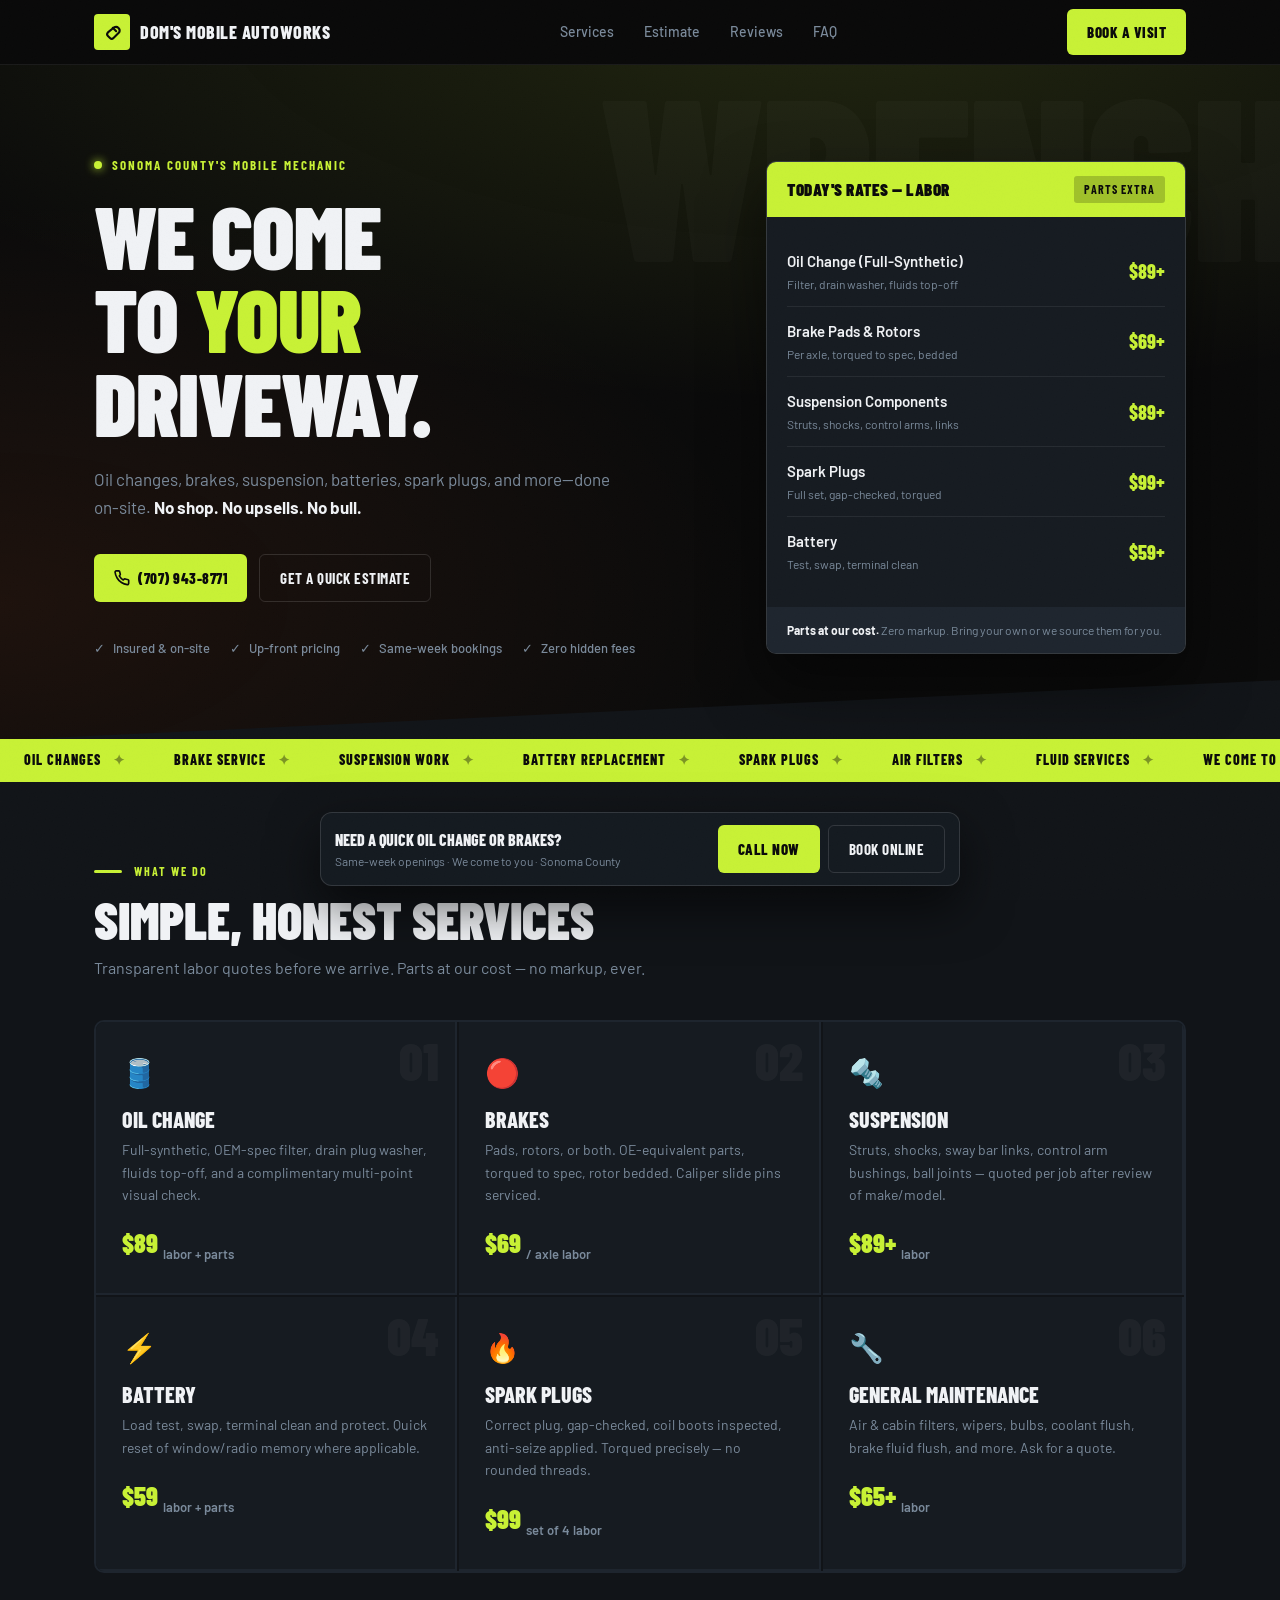
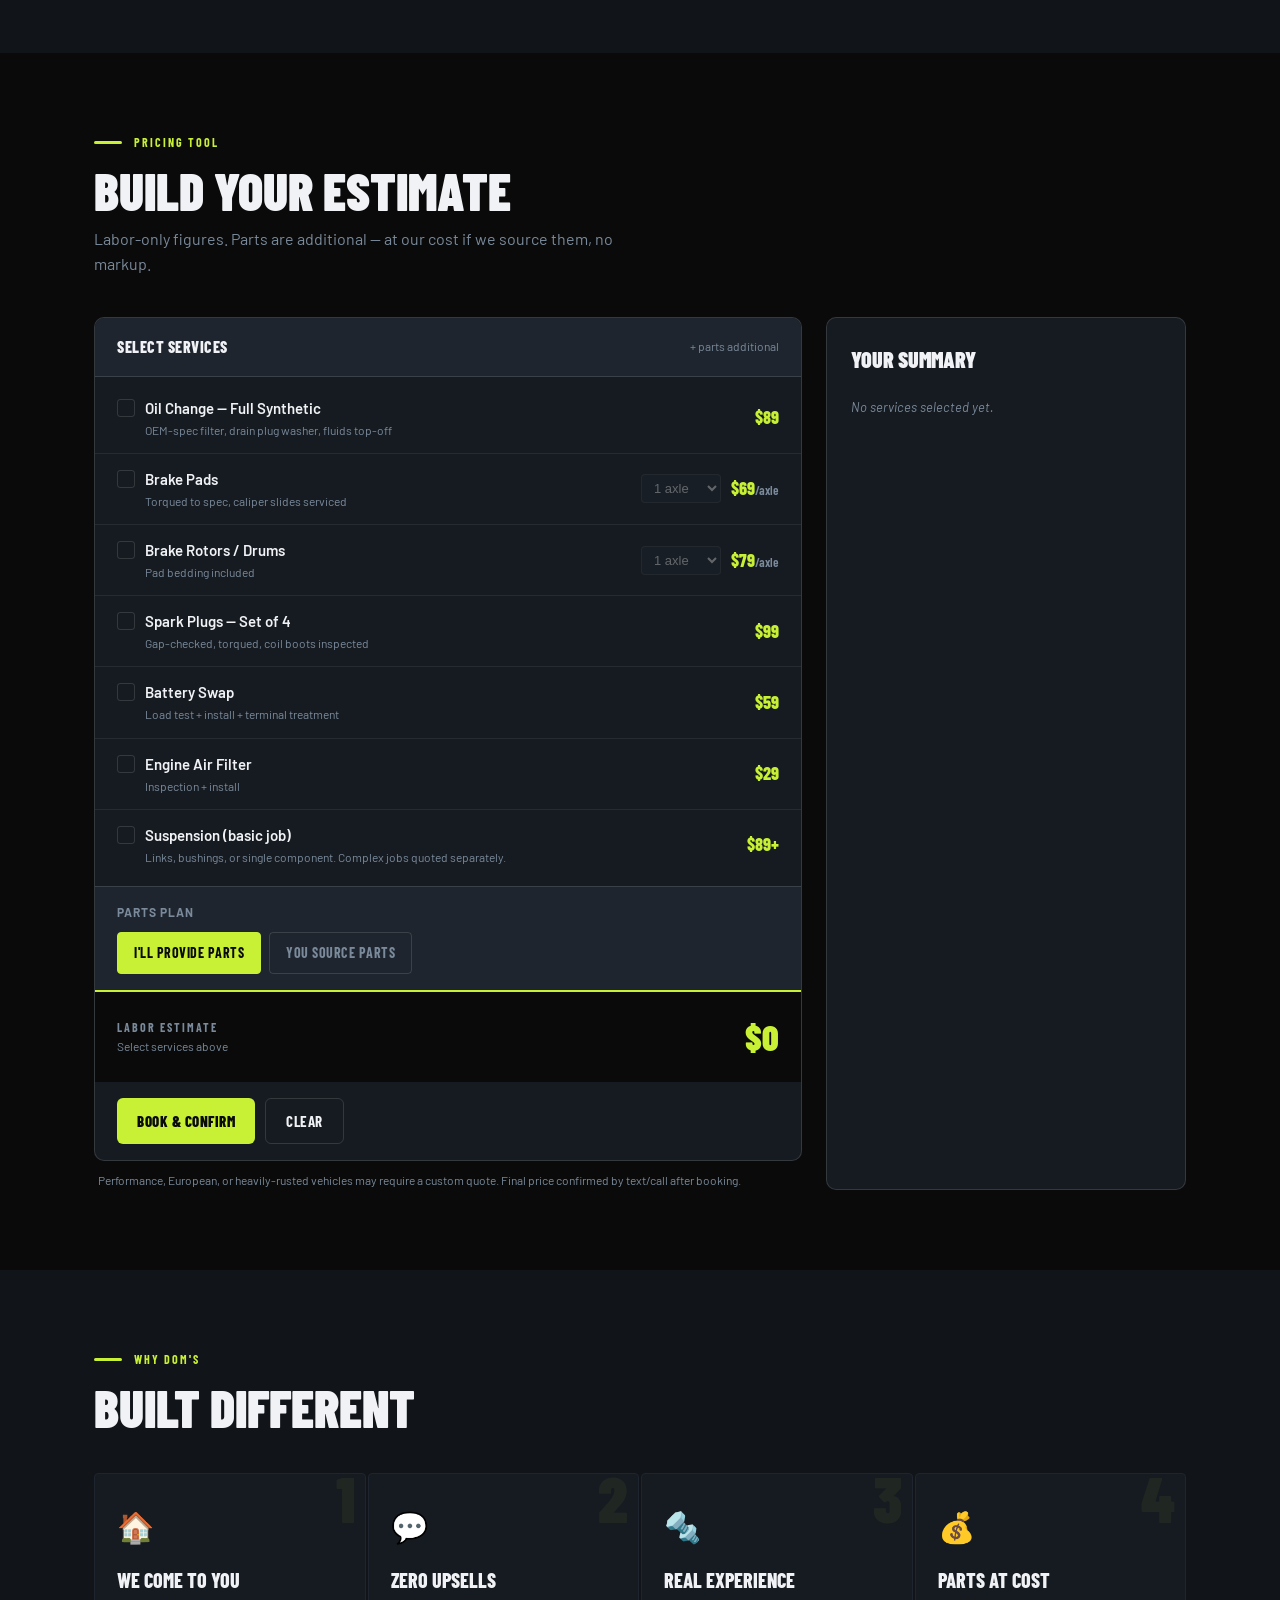
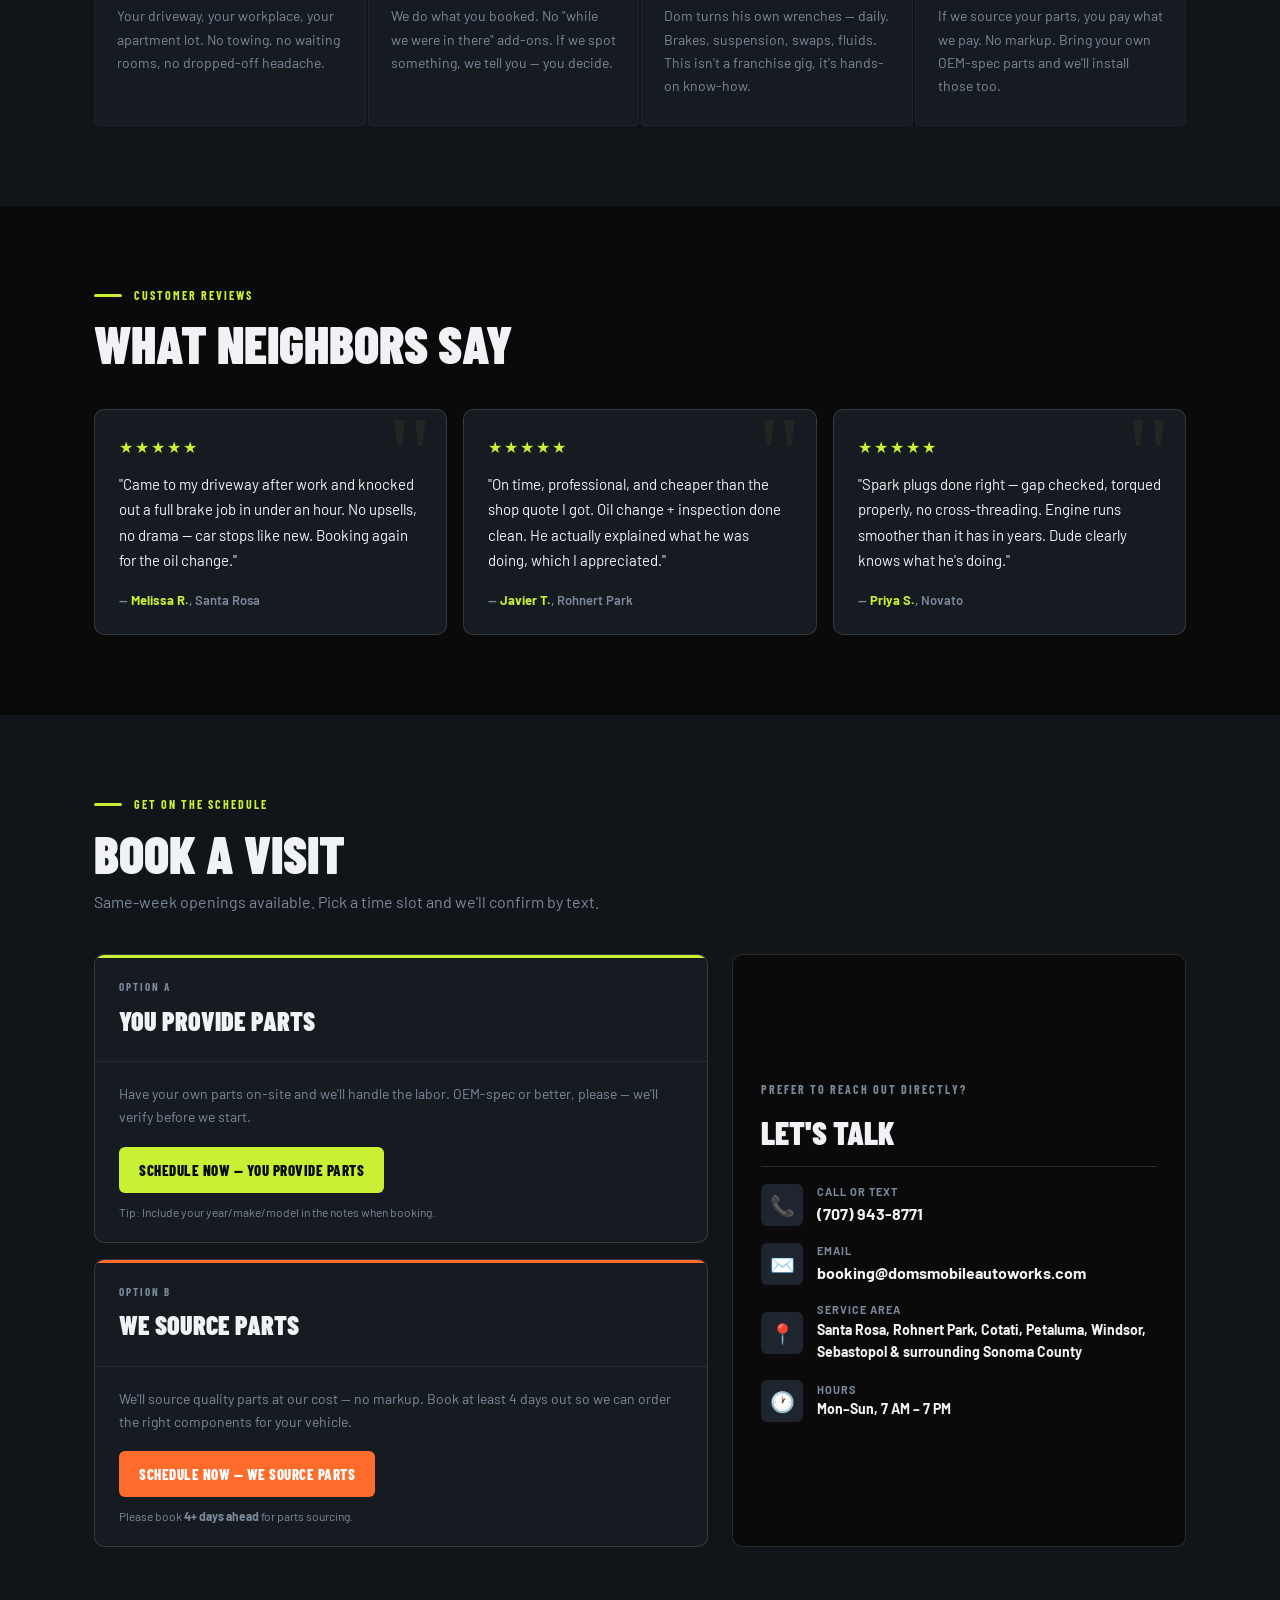
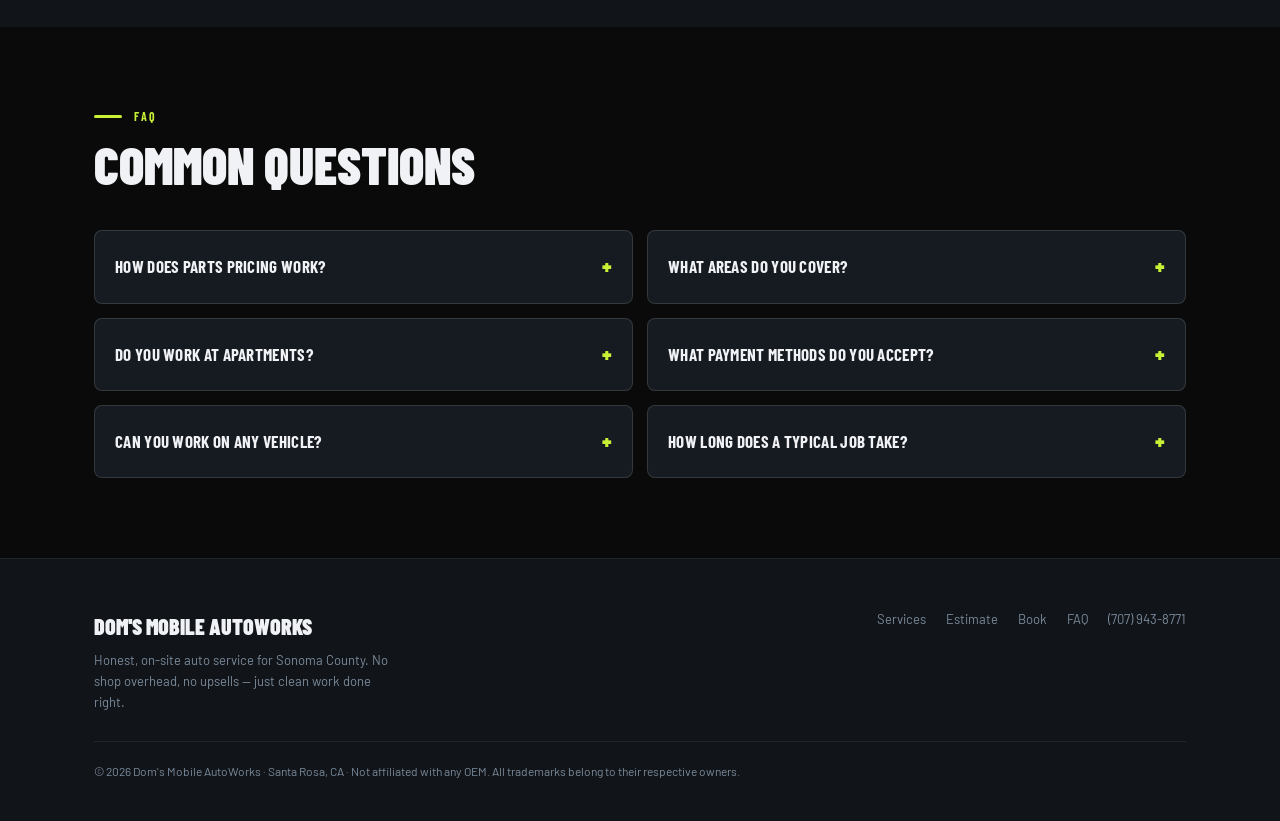
==== index.html @ 1924d3e8 "Number" ====
<!doctype html>
<html lang="en">
<head>
  <meta charset="utf-8"/>
  <meta name="viewport" content="width=device-width, initial-scale=1"/>
  <title>Dom's Mobile AutoWorks | Mobile Mechanic – Sonoma County</title>
  <meta name="description" content="Dom's Mobile AutoWorks – honest mobile mechanic serving Santa Rosa & Sonoma County. Oil changes, brakes, suspension, batteries & more. We come to you."/>
  <link rel="preconnect" href="https://fonts.googleapis.com">
  <link rel="preconnect" href="https://fonts.gstatic.com" crossorigin>
  <link href="https://fonts.googleapis.com/css2?family=Barlow+Condensed:wght@400;600;700;800;900&family=Barlow:wght@400;500;600&display=swap" rel="stylesheet">

  <!-- Local Business Schema -->
  <script type="application/ld+json">
  {
    "@context":"https://schema.org",
    "@type":"AutomotiveBusiness",
    "name":"Dom's Mobile AutoWorks",
    "url":"https://domsmobileautoworks.com",
    "areaServed":["Sonoma County","Santa Rosa","Rohnert Park","Cotati","Petaluma","Windsor","Sebastopol"],
    "telephone":"+1-(707) 943-8771",
    "priceRange":"$$",
    "description":"Mobile mechanic for oil changes, brake service, suspension, batteries, and more. Honest pricing — we come to you.",
    "openingHours":"Mo-Su 07:00-19:00"
  }
  </script>

  <style>
    /* ===== RESET & BASE ===== */
    *, *::before, *::after { box-sizing: border-box; margin: 0; padding: 0; }
    html { scroll-behavior: smooth; }

    :root {
      --black:   #0a0a0a;
      --steel:   #111418;
      --panel:   #161b21;
      --rim:     #1e252e;
      --line:    rgba(255,255,255,.07);
      --line2:   rgba(255,255,255,.13);
      --white:   #f0f2f5;
      --muted:   #7a8a9b;
      --lime:    #c8f135;   /* main brand accent – hi-vis yellow-green */
      --lime-dk: #9dbf1c;
      --orange:  #ff6b2b;   /* secondary accent */
      --max:     1140px;
      --r: 6px;
    }

    body {
      background: var(--black);
      color: var(--white);
      font-family: 'Barlow', sans-serif;
      font-size: 16px;
      line-height: 1.6;
      overflow-x: hidden;
    }

    a { color: var(--lime); text-decoration: none; }
    img { display: block; max-width: 100%; }

    .container { max-width: var(--max); margin: 0 auto; padding: 0 24px; }

    /* ===== TEXTURE OVERLAY ===== */
    body::before {
      content:'';
      position:fixed; inset:0;
      background-image: url("data:image/svg+xml,%3Csvg xmlns='http://www.w3.org/2000/svg' width='300' height='300'%3E%3Cfilter id='n'%3E%3CfeTurbulence type='fractalNoise' baseFrequency='0.75' numOctaves='4' stitchTiles='stitch'/%3E%3C/filter%3E%3Crect width='300' height='300' filter='url(%23n)' opacity='0.035'/%3E%3C/svg%3E");
      pointer-events: none;
      z-index: 999;
      opacity: .5;
    }

    /* ===== TYPOGRAPHY ===== */
    .display { font-family: 'Barlow Condensed', sans-serif; font-weight: 900; text-transform: uppercase; letter-spacing: -.5px; }
    .label { font-family: 'Barlow Condensed', sans-serif; font-weight: 700; text-transform: uppercase; letter-spacing: 2px; font-size: 11px; color: var(--muted); }

    /* ===== NAV ===== */
    nav {
      position: sticky; top: 0; z-index: 100;
      border-bottom: 1px solid var(--line);
      background: rgba(10,10,10,.88);
      backdrop-filter: blur(14px);
      -webkit-backdrop-filter: blur(14px);
    }
    .nav-inner {
      display: flex; align-items: center; justify-content: space-between;
      height: 64px;
    }
    .nav-logo {
      display: flex; align-items: center; gap: 10px;
    }
    .nav-icon {
      width: 36px; height: 36px; border-radius: 4px;
      background: var(--lime);
      display: grid; place-items: center;
    }
    .nav-icon svg { width: 20px; height: 20px; }
    .nav-name {
      font-family: 'Barlow Condensed', sans-serif;
      font-weight: 800; font-size: 18px; text-transform: uppercase;
      letter-spacing: .5px; color: var(--white);
    }
    .nav-links { display: flex; align-items: center; gap: 6px; }
    .nav-links a {
      color: var(--muted); font-size: 14px; font-weight: 500;
      padding: 6px 12px; border-radius: 4px; transition: color .2s;
    }
    .nav-links a:hover { color: var(--white); }
    .nav-cta {
      display: flex; align-items: center; gap: 8px;
    }
    .btn-primary {
      display: inline-flex; align-items: center; gap: 8px;
      padding: 11px 20px; border-radius: var(--r);
      background: var(--lime); color: var(--black);
      font-family: 'Barlow Condensed', sans-serif;
      font-weight: 800; font-size: 15px; text-transform: uppercase;
      letter-spacing: .5px; border: none; cursor: pointer;
      transition: background .2s, transform .1s;
      white-space: nowrap;
    }
    .btn-primary:hover { background: #d8ff50; }
    .btn-primary:active { transform: scale(.97); }
    .btn-ghost {
      display: inline-flex; align-items: center; gap: 8px;
      padding: 11px 20px; border-radius: var(--r);
      background: transparent; color: var(--white);
      font-family: 'Barlow Condensed', sans-serif;
      font-weight: 700; font-size: 15px; text-transform: uppercase;
      letter-spacing: .5px; border: 1px solid var(--line2); cursor: pointer;
      transition: background .2s, border-color .2s;
      white-space: nowrap;
    }
    .btn-ghost:hover { background: var(--rim); border-color: rgba(255,255,255,.25); }
    .btn-orange {
      background: var(--orange); color: #fff;
    }
    .btn-orange:hover { background: #ff8550; }

    /* ===== HERO ===== */
    .hero {
      position: relative; overflow: hidden;
      padding: 90px 0 80px;
      background:
        radial-gradient(ellipse 80% 60% at 65% -10%, rgba(200,241,53,.12), transparent),
        radial-gradient(ellipse 60% 60% at 0% 80%, rgba(255,107,43,.08), transparent),
        var(--black);
    }
    /* diagonal rule */
    .hero::after {
      content: '';
      position: absolute; bottom: -1px; left: 0; right: 0; height: 60px;
      background: var(--steel);
      clip-path: polygon(0 100%, 100% 0, 100% 100%);
    }
    /* large ghosted text */
    .hero-ghost {
      position: absolute; top: -10px; right: -20px;
      font-family: 'Barlow Condensed', sans-serif;
      font-weight: 900; font-size: clamp(120px, 18vw, 240px);
      text-transform: uppercase; letter-spacing: -4px;
      color: rgba(255,255,255,.025);
      user-select: none; pointer-events: none; line-height: 1;
    }
    .hero-grid {
      display: grid; grid-template-columns: 1fr 420px; gap: 48px; align-items: center;
      position: relative; z-index: 1;
    }
    .hero-eyebrow {
      display: flex; align-items: center; gap: 10px; margin-bottom: 18px;
    }
    .hero-eyebrow .dot {
      width: 8px; height: 8px; border-radius: 50%; background: var(--lime);
      box-shadow: 0 0 10px var(--lime);
      animation: pulse 2s infinite;
    }
    @keyframes pulse {
      0%,100% { opacity: 1; transform: scale(1); }
      50% { opacity: .6; transform: scale(.85); }
    }
    .hero-eyebrow span { font-family: 'Barlow Condensed', sans-serif; font-weight: 700; font-size: 13px; text-transform: uppercase; letter-spacing: 2px; color: var(--lime); }
    .hero h1 {
      font-family: 'Barlow Condensed', sans-serif;
      font-weight: 900; font-size: clamp(52px, 7vw, 88px);
      text-transform: uppercase; line-height: .95;
      letter-spacing: -1px; color: var(--white);
      margin-bottom: 20px;
    }
    .hero h1 em { font-style: normal; color: var(--lime); }
    .hero-sub {
      font-size: 17px; color: var(--muted); max-width: 520px; margin-bottom: 32px; line-height: 1.7;
    }
    .hero-sub strong { color: var(--white); }
    .hero-actions { display: flex; gap: 12px; flex-wrap: wrap; margin-bottom: 36px; }
    .hero-trust { display: flex; gap: 20px; flex-wrap: wrap; }
    .trust-item { display: flex; align-items: center; gap: 8px; }
    .trust-icon { color: var(--lime); font-size: 16px; }
    .trust-item span { font-size: 13px; color: var(--muted); font-weight: 500; }

    /* hero card */
    .hero-card {
      background: var(--panel);
      border: 1px solid var(--line2);
      border-radius: 10px;
      overflow: hidden;
      box-shadow: 0 30px 60px rgba(0,0,0,.5);
    }
    .hero-card-header {
      background: var(--lime);
      padding: 14px 20px;
      display: flex; align-items: center; justify-content: space-between;
    }
    .hero-card-header .title {
      font-family: 'Barlow Condensed', sans-serif;
      font-weight: 900; font-size: 17px; text-transform: uppercase;
      color: var(--black); letter-spacing: .5px;
    }
    .hero-card-header .status {
      font-family: 'Barlow Condensed', sans-serif;
      font-weight: 700; font-size: 12px; text-transform: uppercase;
      background: rgba(0,0,0,.2); color: var(--black);
      padding: 4px 10px; border-radius: 3px; letter-spacing: 1px;
    }
    .hero-card-body { padding: 20px; }
    .service-row {
      display: flex; justify-content: space-between; align-items: center;
      padding: 12px 0;
      border-bottom: 1px solid var(--line);
    }
    .service-row:last-child { border-bottom: none; }
    .service-row .sname { font-weight: 600; font-size: 15px; color: var(--white); }
    .service-row .sdesc { font-size: 12px; color: var(--muted); margin-top: 2px; }
    .service-row .sprice {
      font-family: 'Barlow Condensed', sans-serif;
      font-weight: 800; font-size: 20px; color: var(--lime); white-space: nowrap;
    }
    .hero-card-footer {
      background: var(--rim); padding: 14px 20px;
      display: flex; align-items: center; gap: 10px;
    }
    .hero-card-footer .info { font-size: 12px; color: var(--muted); line-height: 1.5; }
    .hero-card-footer .info strong { color: var(--white); }

    /* ===== MARQUEE STRIP ===== */
    .marquee-strip {
      background: var(--lime); overflow: hidden;
      padding: 10px 0;
      position: relative; z-index: 2;
    }
    .marquee-track {
      display: flex; gap: 0; white-space: nowrap;
      animation: marquee 28s linear infinite;
    }
    @keyframes marquee {
      from { transform: translateX(0); }
      to { transform: translateX(-50%); }
    }
    .marquee-item {
      display: inline-flex; align-items: center; gap: 12px;
      font-family: 'Barlow Condensed', sans-serif;
      font-weight: 800; font-size: 14px; text-transform: uppercase;
      letter-spacing: 1px; color: var(--black);
      padding: 0 24px;
    }
    .marquee-sep { opacity: .4; }

    /* ===== SECTION HEADINGS ===== */
    .section-wrap { padding: 80px 0; }
    .section-eyebrow {
      display: flex; align-items: center; gap: 12px; margin-bottom: 12px;
    }
    .section-eyebrow::before {
      content:''; display:block; width:28px; height:3px;
      background: var(--lime); border-radius: 2px;
    }
    .section-eyebrow span {
      font-family: 'Barlow Condensed', sans-serif; font-weight: 700;
      font-size: 12px; text-transform: uppercase; letter-spacing: 2px;
      color: var(--lime);
    }
    .section-h {
      font-family: 'Barlow Condensed', sans-serif;
      font-weight: 900; font-size: clamp(34px, 5vw, 52px);
      text-transform: uppercase; line-height: 1; margin-bottom: 10px;
    }
    .section-sub { color: var(--muted); font-size: 16px; max-width: 560px; }

    /* ===== SERVICES ===== */
    #services { background: var(--steel); }
    .services-grid {
      display: grid; grid-template-columns: repeat(3, 1fr); gap: 2px;
      margin-top: 40px; border: 2px solid var(--rim);
      border-radius: 10px; overflow: hidden;
    }
    .svc-tile {
      background: var(--panel); padding: 28px 26px;
      border-right: 2px solid var(--rim);
      border-bottom: 2px solid var(--rim);
      position: relative; overflow: hidden;
      transition: background .2s;
    }
    .svc-tile:hover { background: #1a2028; }
    .svc-tile::before {
      content: '';
      position: absolute; top: 0; left: 0; right: 0; height: 3px;
      background: var(--lime); transform: scaleX(0); transform-origin: left;
      transition: transform .3s ease;
    }
    .svc-tile:hover::before { transform: scaleX(1); }
    .svc-num {
      font-family: 'Barlow Condensed', sans-serif;
      font-weight: 900; font-size: 52px; line-height: 1;
      color: rgba(255,255,255,.04); position: absolute;
      top: 12px; right: 16px; pointer-events: none; user-select: none;
    }
    .svc-icon { font-size: 28px; margin-bottom: 12px; }
    .svc-name {
      font-family: 'Barlow Condensed', sans-serif;
      font-weight: 800; font-size: 22px; text-transform: uppercase;
      line-height: 1.1; margin-bottom: 8px; color: var(--white);
    }
    .svc-desc { font-size: 14px; color: var(--muted); line-height: 1.6; margin-bottom: 16px; }
    .svc-price {
      font-family: 'Barlow Condensed', sans-serif;
      font-weight: 900; font-size: 26px; color: var(--lime);
    }
    .svc-price sub { font-size: 13px; font-weight: 600; color: var(--muted); font-family: 'Barlow', sans-serif; }

    /* ===== ESTIMATOR ===== */
    #estimate { background: var(--black); }
    .est-layout {
      display: grid; grid-template-columns: 1fr 360px; gap: 24px; margin-top: 40px;
    }
    .est-panel {
      background: var(--panel); border: 1px solid var(--line2);
      border-radius: 10px; overflow: hidden;
    }
    .est-panel-header {
      background: var(--rim); padding: 16px 22px;
      border-bottom: 1px solid var(--line2);
      display: flex; align-items: center; justify-content: space-between;
    }
    .est-panel-title {
      font-family: 'Barlow Condensed', sans-serif;
      font-weight: 800; font-size: 16px; text-transform: uppercase;
      letter-spacing: .5px;
    }
    .est-panel-body { padding: 6px 0; }
    .est-row {
      display: grid; grid-template-columns: 1fr auto;
      align-items: center; gap: 12px;
      padding: 13px 22px;
      border-bottom: 1px solid var(--line);
      transition: background .15s;
    }
    .est-row:last-child { border-bottom: none; }
    .est-row:hover { background: rgba(255,255,255,.02); }
    .est-row-left label {
      display: flex; align-items: center; gap: 10px; cursor: pointer;
    }
    .est-cb {
      width: 18px; height: 18px; border-radius: 3px;
      border: 1.5px solid var(--line2); background: transparent;
      appearance: none; -webkit-appearance: none; cursor: pointer;
      flex-shrink: 0; position: relative; transition: background .15s, border-color .15s;
    }
    .est-cb:checked { background: var(--lime); border-color: var(--lime); }
    .est-cb:checked::after {
      content: ''; position: absolute; top: 2px; left: 5px;
      width: 5px; height: 9px; border: 2px solid var(--black);
      border-top: none; border-left: none; transform: rotate(45deg);
    }
    .est-row-left .ename { font-size: 15px; font-weight: 600; color: var(--white); }
    .est-row-left .edesc { font-size: 12px; color: var(--muted); margin-top: 1px; padding-left: 28px; }
    .est-row-right { display: flex; align-items: center; gap: 10px; }
    .est-price-tag {
      font-family: 'Barlow Condensed', sans-serif;
      font-weight: 800; font-size: 18px; color: var(--lime);
      white-space: nowrap;
    }
    select.est-sel {
      background: var(--rim); border: 1px solid var(--line2);
      color: var(--white); font-size: 13px;
      padding: 5px 8px; border-radius: 4px; cursor: pointer;
    }
    select.est-sel:disabled { opacity: .35; cursor: not-allowed; }

    /* parts toggle */
    .parts-row { padding: 16px 22px; background: var(--rim); border-top: 1px solid var(--line2); }
    .parts-row .parts-label { font-size: 12px; font-weight: 700; text-transform: uppercase; letter-spacing: 1px; color: var(--muted); margin-bottom: 10px; }
    .parts-pills { display: flex; gap: 8px; }
    .parts-pill { position: relative; }
    .parts-pill input { position: absolute; opacity: 0; width: 0; height: 0; }
    .parts-pill span {
      display: block; padding: 9px 16px; border-radius: 4px;
      border: 1.5px solid var(--line2); background: transparent;
      font-family: 'Barlow Condensed', sans-serif;
      font-weight: 700; font-size: 14px; text-transform: uppercase;
      letter-spacing: .5px; color: var(--muted); cursor: pointer;
      transition: all .15s;
    }
    .parts-pill:hover span { border-color: rgba(255,255,255,.3); color: var(--white); }
    .parts-pill input:checked + span { background: var(--lime); border-color: var(--lime); color: var(--black); }

    /* total */
    .est-total-row {
      display: flex; align-items: center; justify-content: space-between;
      padding: 16px 22px; background: var(--black);
      border-top: 2px solid var(--lime);
    }
    .est-total-label {
      font-family: 'Barlow Condensed', sans-serif;
      font-weight: 700; font-size: 12px; text-transform: uppercase;
      letter-spacing: 2px; color: var(--muted);
    }
    .est-total-value {
      font-family: 'Barlow Condensed', sans-serif;
      font-weight: 900; font-size: 36px; color: var(--lime);
    }
    .est-total-sub { font-size: 12px; color: var(--muted); }
    .est-actions { padding: 16px 22px; display: flex; gap: 10px; }

    /* summary card */
    .est-summary {
      background: var(--panel); border: 1px solid var(--line2);
      border-radius: 10px; padding: 24px; display: flex;
      flex-direction: column; gap: 20px;
      position: sticky; top: 84px;
    }
    .est-summary .sum-title {
      font-family: 'Barlow Condensed', sans-serif;
      font-weight: 900; font-size: 22px; text-transform: uppercase;
    }
    .sum-line { display: flex; justify-content: space-between; font-size: 14px; padding: 7px 0; border-bottom: 1px solid var(--line); }
    .sum-line:last-child { border-bottom: none; }
    .sum-line .sk { color: var(--muted); }
    .sum-line .sv { font-weight: 600; }
    .sum-empty { font-size: 13px; color: var(--muted); font-style: italic; }
    #sum-note { font-size: 12px; color: var(--muted); line-height: 1.6; border-top: 1px solid var(--line2); padding-top: 14px; }

    /* ===== WHY US ===== */
    #why { background: var(--steel); }
    .why-grid { display: grid; grid-template-columns: repeat(4, 1fr); gap: 2px; margin-top: 40px; }
    .why-tile {
      background: var(--panel); padding: 28px 22px;
      border: 1px solid var(--rim); border-radius: 4px;
      position: relative; overflow: hidden;
    }
    .why-num {
      font-family: 'Barlow Condensed', sans-serif; font-weight: 900;
      font-size: 64px; color: rgba(200,241,53,.06);
      position: absolute; top: -8px; right: 10px;
      line-height: 1; pointer-events: none; user-select: none;
    }
    .why-icon { font-size: 30px; margin-bottom: 14px; }
    .why-title {
      font-family: 'Barlow Condensed', sans-serif;
      font-weight: 800; font-size: 20px; text-transform: uppercase;
      margin-bottom: 8px; color: var(--white);
    }
    .why-text { font-size: 14px; color: var(--muted); line-height: 1.65; }

    /* ===== REVIEWS ===== */
    #reviews { background: var(--black); }
    .reviews-grid { display: grid; grid-template-columns: repeat(3, 1fr); gap: 16px; margin-top: 40px; }
    .review-card {
      background: var(--panel); border: 1px solid var(--line2);
      border-radius: 10px; padding: 24px;
      position: relative; overflow: hidden;
    }
    .review-card::before {
      content: '"'; position: absolute; top: -10px; right: 14px;
      font-size: 110px; line-height: 1; font-family: Georgia, serif;
      color: rgba(200,241,53,.06); pointer-events: none;
    }
    .review-stars { color: var(--lime); font-size: 16px; letter-spacing: 2px; margin-bottom: 12px; }
    .review-text { font-size: 15px; color: var(--white); line-height: 1.7; margin-bottom: 16px; }
    .review-author { font-size: 13px; color: var(--muted); font-weight: 600; }
    .review-author strong { color: var(--lime); }

    /* ===== BOOK ===== */
    #book { background: var(--steel); }
    .book-grid { display: grid; grid-template-columns: 1.15fr .85fr; gap: 24px; margin-top: 40px; }
    .book-choice {
      background: var(--panel); border: 1px solid var(--line2);
      border-radius: 10px; overflow: hidden;
      transition: border-color .2s, transform .2s;
    }
    .book-choice:hover { border-color: var(--lime); transform: translateY(-3px); }
    .book-choice-header {
      padding: 20px 24px; border-bottom: 1px solid var(--line);
    }
    .book-choice-header.accent-lime { border-top: 3px solid var(--lime); }
    .book-choice-header.accent-orange { border-top: 3px solid var(--orange); }
    .book-choice-type {
      font-family: 'Barlow Condensed', sans-serif;
      font-weight: 700; font-size: 11px; text-transform: uppercase;
      letter-spacing: 2px; color: var(--muted); margin-bottom: 4px;
    }
    .book-choice-name {
      font-family: 'Barlow Condensed', sans-serif;
      font-weight: 900; font-size: 26px; text-transform: uppercase;
      color: var(--white);
    }
    .book-choice-body { padding: 20px 24px; }
    .book-choice-body p { font-size: 14px; color: var(--muted); margin-bottom: 18px; line-height: 1.65; }
    .book-note { font-size: 12px; color: var(--muted); margin-top: 10px; }

    /* contact sidebar */
    .book-contact {
      background: var(--black); border: 1px solid var(--line2);
      border-radius: 10px; padding: 28px; display: flex;
      flex-direction: column; gap: 16px; justify-content: center;
    }
    .book-contact .bc-label {
      font-family: 'Barlow Condensed', sans-serif; font-weight: 700;
      font-size: 12px; text-transform: uppercase; letter-spacing: 2px;
      color: var(--muted);
    }
    .book-contact .bc-h {
      font-family: 'Barlow Condensed', sans-serif; font-weight: 900;
      font-size: 32px; text-transform: uppercase; line-height: 1.1;
      color: var(--white);
    }
    .bc-divider { height: 1px; background: var(--line2); }
    .bc-row { display: flex; align-items: center; gap: 14px; }
    .bc-icon {
      width: 42px; height: 42px; border-radius: 6px;
      background: var(--rim); display: grid; place-items: center;
      font-size: 20px; flex-shrink: 0;
    }
    .bc-text .bc-type { font-size: 11px; text-transform: uppercase; letter-spacing: 1px; color: var(--muted); font-weight: 700; }
    .bc-text .bc-val { font-size: 16px; font-weight: 700; color: var(--white); }
    .bc-text .bc-val a { color: var(--white); }
    .bc-text .bc-val a:hover { color: var(--lime); }

    /* ===== FAQ ===== */
    #faq { background: var(--black); }
    .faq-grid { display: grid; grid-template-columns: 1fr 1fr; gap: 14px; margin-top: 40px; }
    details.faq-item {
      background: var(--panel); border: 1px solid var(--line2);
      border-radius: 8px; overflow: hidden;
      transition: border-color .2s;
    }
    details.faq-item[open] { border-color: rgba(200,241,53,.35); }
    details.faq-item summary {
      padding: 18px 20px; cursor: pointer;
      font-family: 'Barlow Condensed', sans-serif;
      font-weight: 700; font-size: 17px; text-transform: uppercase;
      letter-spacing: .3px; list-style: none; color: var(--white);
      display: flex; align-items: center; justify-content: space-between;
    }
    details.faq-item summary::-webkit-details-marker { display: none; }
    details.faq-item summary::after {
      content: '+'; font-size: 22px; color: var(--lime);
      font-family: 'Barlow Condensed', sans-serif; font-weight: 900;
      flex-shrink: 0; transition: transform .2s;
    }
    details.faq-item[open] summary::after { transform: rotate(45deg); }
    .faq-ans { padding: 0 20px 18px; font-size: 14px; color: var(--muted); line-height: 1.7; }

    /* ===== FOOTER ===== */
    footer {
      background: var(--steel); border-top: 1px solid var(--line);
      padding: 50px 0 40px;
    }
    .footer-inner {
      display: flex; justify-content: space-between; align-items: flex-start;
      gap: 32px; flex-wrap: wrap;
    }
    .footer-brand .fn {
      font-family: 'Barlow Condensed', sans-serif;
      font-weight: 900; font-size: 22px; text-transform: uppercase;
      color: var(--white); margin-bottom: 6px;
    }
    .footer-brand .ft { font-size: 13px; color: var(--muted); line-height: 1.6; max-width: 300px; }
    .footer-links { display: flex; gap: 20px; flex-wrap: wrap; align-items: center; }
    .footer-links a { font-size: 13px; color: var(--muted); transition: color .2s; }
    .footer-links a:hover { color: var(--white); }
    .footer-copy { font-size: 12px; color: var(--muted); margin-top: 28px; padding-top: 20px; border-top: 1px solid var(--line); }

    /* ===== STICKY CTA BAR ===== */
    .cta-bar {
      position: fixed; bottom: 14px; left: 50%; transform: translateX(-50%);
      width: min(640px, 92%);
      background: rgba(22,27,33,.95);
      border: 1px solid var(--line2);
      backdrop-filter: blur(16px);
      border-radius: 12px;
      box-shadow: 0 20px 50px rgba(0,0,0,.6);
      padding: 12px 14px;
      display: flex; align-items: center; gap: 12px;
      z-index: 200;
    }
    .cta-bar .cb-text { flex: 1; }
    .cta-bar .cbt { font-family: 'Barlow Condensed', sans-serif; font-weight: 800; font-size: 16px; text-transform: uppercase; }
    .cta-bar .cbs { font-size: 12px; color: var(--muted); }
    .cta-bar .cta-bar-btns { display: flex; gap: 8px; }

    /* ===== RESPONSIVE ===== */
    @media (max-width: 980px) {
      .hero-grid { grid-template-columns: 1fr; }
      .hero-card { display: none; }
      .services-grid { grid-template-columns: 1fr 1fr; }
      .est-layout { grid-template-columns: 1fr; }
      .est-summary { position: static; }
      .why-grid { grid-template-columns: 1fr 1fr; }
      .reviews-grid { grid-template-columns: 1fr; }
      .book-grid { grid-template-columns: 1fr; }
      .faq-grid { grid-template-columns: 1fr; }
      .nav-links { display: none; }
      .hero-ghost { display: none; }
    }
    @media (max-width: 600px) {
      .services-grid { grid-template-columns: 1fr; }
      .why-grid { grid-template-columns: 1fr; }
      .hero-actions { flex-direction: column; }
      .cta-bar .cta-bar-btns { flex-direction: column; gap: 6px; }
      .cta-bar { flex-wrap: wrap; }
    }

    /* ===== SCROLL REVEAL ===== */
    .reveal { opacity: 0; transform: translateY(24px); transition: opacity .55s ease, transform .55s ease; }
    .reveal.visible { opacity: 1; transform: translateY(0); }
    .reveal-delay-1 { transition-delay: .1s; }
    .reveal-delay-2 { transition-delay: .2s; }
    .reveal-delay-3 { transition-delay: .3s; }
    .reveal-delay-4 { transition-delay: .4s; }
  </style>
</head>
<body>

<!-- NAV -->
<nav>
  <div class="container nav-inner">
    <div class="nav-logo">
      <div class="nav-icon">
        <svg viewBox="0 0 24 24" fill="none" stroke="#0a0a0a" stroke-width="2.5" stroke-linecap="round" stroke-linejoin="round">
          <path d="M14.7 6.3a4.5 4.5 0 0 1 6 6l-6.9 6.9a3 3 0 0 1-4.2 0l-2.5-2.5a3 3 0 0 1 0-4.2z"/>
          <path d="M13 7l4 4"/>
        </svg>
      </div>
      <span class="nav-name">Dom's Mobile AutoWorks</span>
    </div>
    <div class="nav-links">
      <a href="#services">Services</a>
      <a href="#estimate">Estimate</a>
      <a href="#reviews">Reviews</a>
      <a href="#faq">FAQ</a>
    </div>
    <div class="nav-cta">
      <a class="btn-primary" href="#book">Book a Visit</a>
    </div>
  </div>
</nav>

<!-- HERO -->
<section class="hero">
  <div class="hero-ghost" aria-hidden="true">WRENCH</div>
  <div class="container hero-grid">
    <div>
      <div class="hero-eyebrow">
        <div class="dot"></div>
        <span>Sonoma County's Mobile Mechanic</span>
      </div>
      <h1>
        We come<br>
        to <em>your</em><br>
        driveway.
      </h1>
      <p class="hero-sub">
        Oil changes, brakes, suspension, batteries, spark plugs, and more—done on-site.
        <strong>No shop. No upsells. No bull.</strong>
      </p>
      <div class="hero-actions">
        <a class="btn-primary" href="tel:+1-(707) 943-8771">
          <svg width="16" height="16" viewBox="0 0 24 24" fill="none" stroke="currentColor" stroke-width="2.5" stroke-linecap="round" stroke-linejoin="round"><path d="M22 16.92v3a2 2 0 0 1-2.18 2 19.79 19.79 0 0 1-8.63-3.07A19.5 19.5 0 0 1 4.69 12 19.79 19.79 0 0 1 1.61 3.39 2 2 0 0 1 3.6 1.21h3a2 2 0 0 1 2 1.72c.127.96.361 1.903.7 2.81a2 2 0 0 1-.45 2.11L7.91 8.91a16 16 0 0 0 6 6l.92-.92a2 2 0 0 1 2.11-.45 12.84 12.84 0 0 0 2.81.7A2 2 0 0 1 22 16.92z"/></svg>
          (707) 943-8771
        </a>
        <a class="btn-ghost" href="#estimate">Get a Quick Estimate</a>
      </div>
      <div class="hero-trust">
        <div class="trust-item"><span class="trust-icon">✓</span><span>Insured &amp; on-site</span></div>
        <div class="trust-item"><span class="trust-icon">✓</span><span>Up-front pricing</span></div>
        <div class="trust-item"><span class="trust-icon">✓</span><span>Same-week bookings</span></div>
        <div class="trust-item"><span class="trust-icon">✓</span><span>Zero hidden fees</span></div>
      </div>
    </div>

    <!-- pricing card -->
    <div class="hero-card">
      <div class="hero-card-header">
        <span class="title">Today's Rates — Labor</span>
        <span class="status">Parts Extra</span>
      </div>
      <div class="hero-card-body">
        <div class="service-row">
          <div><div class="sname">Oil Change (Full-Synthetic)</div><div class="sdesc">Filter, drain washer, fluids top-off</div></div>
          <div class="sprice">$89+</div>
        </div>
        <div class="service-row">
          <div><div class="sname">Brake Pads &amp; Rotors</div><div class="sdesc">Per axle, torqued to spec, bedded</div></div>
          <div class="sprice">$69+</div>
        </div>
        <div class="service-row">
          <div><div class="sname">Suspension Components</div><div class="sdesc">Struts, shocks, control arms, links</div></div>
          <div class="sprice">$89+</div>
        </div>
        <div class="service-row">
          <div><div class="sname">Spark Plugs</div><div class="sdesc">Full set, gap-checked, torqued</div></div>
          <div class="sprice">$99+</div>
        </div>
        <div class="service-row">
          <div><div class="sname">Battery</div><div class="sdesc">Test, swap, terminal clean</div></div>
          <div class="sprice">$59+</div>
        </div>
      </div>
      <div class="hero-card-footer">
        <div class="info"><strong>Parts at our cost.</strong> Zero markup. Bring your own or we source them for you.</div>
      </div>
    </div>
  </div>
</section>

<!-- MARQUEE -->
<div class="marquee-strip" aria-hidden="true">
  <div class="marquee-track">
    <span class="marquee-item">Oil Changes <span class="marquee-sep">✦</span></span>
    <span class="marquee-item">Brake Service <span class="marquee-sep">✦</span></span>
    <span class="marquee-item">Suspension Work <span class="marquee-sep">✦</span></span>
    <span class="marquee-item">Battery Replacement <span class="marquee-sep">✦</span></span>
    <span class="marquee-item">Spark Plugs <span class="marquee-sep">✦</span></span>
    <span class="marquee-item">Air Filters <span class="marquee-sep">✦</span></span>
    <span class="marquee-item">Fluid Services <span class="marquee-sep">✦</span></span>
    <span class="marquee-item">We Come To You <span class="marquee-sep">✦</span></span>
    <span class="marquee-item">Santa Rosa &amp; Sonoma County <span class="marquee-sep">✦</span></span>
    <!-- duplicate for seamless loop -->
    <span class="marquee-item">Oil Changes <span class="marquee-sep">✦</span></span>
    <span class="marquee-item">Brake Service <span class="marquee-sep">✦</span></span>
    <span class="marquee-item">Suspension Work <span class="marquee-sep">✦</span></span>
    <span class="marquee-item">Battery Replacement <span class="marquee-sep">✦</span></span>
    <span class="marquee-item">Spark Plugs <span class="marquee-sep">✦</span></span>
    <span class="marquee-item">Air Filters <span class="marquee-sep">✦</span></span>
    <span class="marquee-item">Fluid Services <span class="marquee-sep">✦</span></span>
    <span class="marquee-item">We Come To You <span class="marquee-sep">✦</span></span>
    <span class="marquee-item">Santa Rosa &amp; Sonoma County <span class="marquee-sep">✦</span></span>
  </div>
</div>

<!-- SERVICES -->
<section class="section-wrap" id="services">
  <div class="container">
    <div class="section-eyebrow"><span>What We Do</span></div>
    <h2 class="section-h">Simple, Honest Services</h2>
    <p class="section-sub">Transparent labor quotes before we arrive. Parts at our cost — no markup, ever.</p>

    <div class="services-grid">
      <div class="svc-tile reveal">
        <div class="svc-num">01</div>
        <div class="svc-icon">🛢️</div>
        <div class="svc-name">Oil Change</div>
        <div class="svc-desc">Full-synthetic, OEM-spec filter, drain plug washer, fluids top-off, and a complimentary multi-point visual check.</div>
        <div class="svc-price">$89 <sub>labor + parts</sub></div>
      </div>
      <div class="svc-tile reveal reveal-delay-1">
        <div class="svc-num">02</div>
        <div class="svc-icon">🔴</div>
        <div class="svc-name">Brakes</div>
        <div class="svc-desc">Pads, rotors, or both. OE-equivalent parts, torqued to spec, rotor bedded. Caliper slide pins serviced.</div>
        <div class="svc-price">$69 <sub>/ axle labor</sub></div>
      </div>
      <div class="svc-tile reveal reveal-delay-2">
        <div class="svc-num">03</div>
        <div class="svc-icon">🔩</div>
        <div class="svc-name">Suspension</div>
        <div class="svc-desc">Struts, shocks, sway bar links, control arm bushings, ball joints — quoted per job after review of make/model.</div>
        <div class="svc-price">$89+ <sub>labor</sub></div>
      </div>
      <div class="svc-tile reveal">
        <div class="svc-num">04</div>
        <div class="svc-icon">⚡</div>
        <div class="svc-name">Battery</div>
        <div class="svc-desc">Load test, swap, terminal clean and protect. Quick reset of window/radio memory where applicable.</div>
        <div class="svc-price">$59 <sub>labor + parts</sub></div>
      </div>
      <div class="svc-tile reveal reveal-delay-1">
        <div class="svc-num">05</div>
        <div class="svc-icon">🔥</div>
        <div class="svc-name">Spark Plugs</div>
        <div class="svc-desc">Correct plug, gap-checked, coil boots inspected, anti-seize applied. Torqued precisely — no rounded threads.</div>
        <div class="svc-price">$99 <sub>set of 4 labor</sub></div>
      </div>
      <div class="svc-tile reveal reveal-delay-2">
        <div class="svc-num">06</div>
        <div class="svc-icon">🔧</div>
        <div class="svc-name">General Maintenance</div>
        <div class="svc-desc">Air &amp; cabin filters, wipers, bulbs, coolant flush, brake fluid flush, and more. Ask for a quote.</div>
        <div class="svc-price">$65+ <sub>labor</sub></div>
      </div>
    </div>
  </div>
</section>

<!-- ESTIMATOR -->
<section class="section-wrap" id="estimate">
  <div class="container">
    <div class="section-eyebrow"><span>Pricing Tool</span></div>
    <h2 class="section-h">Build Your Estimate</h2>
    <p class="section-sub">Labor-only figures. Parts are additional — at our cost if we source them, no markup.</p>

    <div class="est-layout">
      <!-- Main estimator -->
      <div>
        <div class="est-panel">
          <div class="est-panel-header">
            <span class="est-panel-title">Select Services</span>
            <span style="font-size:12px; color:var(--muted)">+ parts additional</span>
          </div>
          <div class="est-panel-body">

            <div class="est-row">
              <div class="est-row-left">
                <label for="c-oil"><input class="est-cb" type="checkbox" id="c-oil" onchange="calc()"><span class="ename">Oil Change — Full Synthetic</span></label>
                <div class="edesc">OEM-spec filter, drain plug washer, fluids top-off</div>
              </div>
              <div class="est-row-right"><span class="est-price-tag">$89</span></div>
            </div>

            <div class="est-row">
              <div class="est-row-left">
                <label for="c-pads"><input class="est-cb" type="checkbox" id="c-pads" onchange="enableSel('sel-pads', this.checked); calc()"><span class="ename">Brake Pads</span></label>
                <div class="edesc">Torqued to spec, caliper slides serviced</div>
              </div>
              <div class="est-row-right">
                <select id="sel-pads" class="est-sel" disabled onchange="calc()">
                  <option value="1">1 axle</option>
                  <option value="2">2 axles</option>
                </select>
                <span class="est-price-tag">$69<span style="font-size:13px; font-weight:600; color:var(--muted)">/axle</span></span>
              </div>
            </div>

            <div class="est-row">
              <div class="est-row-left">
                <label for="c-rotors"><input class="est-cb" type="checkbox" id="c-rotors" onchange="enableSel('sel-rotors', this.checked); calc()"><span class="ename">Brake Rotors / Drums</span></label>
                <div class="edesc">Pad bedding included</div>
              </div>
              <div class="est-row-right">
                <select id="sel-rotors" class="est-sel" disabled onchange="calc()">
                  <option value="1">1 axle</option>
                  <option value="2">2 axles</option>
                </select>
                <span class="est-price-tag">$79<span style="font-size:13px; font-weight:600; color:var(--muted)">/axle</span></span>
              </div>
            </div>

            <div class="est-row">
              <div class="est-row-left">
                <label for="c-plugs"><input class="est-cb" type="checkbox" id="c-plugs" onchange="calc()"><span class="ename">Spark Plugs — Set of 4</span></label>
                <div class="edesc">Gap-checked, torqued, coil boots inspected</div>
              </div>
              <div class="est-row-right"><span class="est-price-tag">$99</span></div>
            </div>

            <div class="est-row">
              <div class="est-row-left">
                <label for="c-batt"><input class="est-cb" type="checkbox" id="c-batt" onchange="calc()"><span class="ename">Battery Swap</span></label>
                <div class="edesc">Load test + install + terminal treatment</div>
              </div>
              <div class="est-row-right"><span class="est-price-tag">$59</span></div>
            </div>

            <div class="est-row">
              <div class="est-row-left">
                <label for="c-air"><input class="est-cb" type="checkbox" id="c-air" onchange="calc()"><span class="ename">Engine Air Filter</span></label>
                <div class="edesc">Inspection + install</div>
              </div>
              <div class="est-row-right"><span class="est-price-tag">$29</span></div>
            </div>

            <div class="est-row">
              <div class="est-row-left">
                <label for="c-susp"><input class="est-cb" type="checkbox" id="c-susp" onchange="calc()"><span class="ename">Suspension (basic job)</span></label>
                <div class="edesc">Links, bushings, or single component. Complex jobs quoted separately.</div>
              </div>
              <div class="est-row-right"><span class="est-price-tag">$89+</span></div>
            </div>

          </div>

          <div class="parts-row">
            <div class="parts-label">Parts plan</div>
            <div class="parts-pills">
              <label class="parts-pill"><input type="radio" name="parts" value="provide" checked onchange="calc()"><span>I'll provide parts</span></label>
              <label class="parts-pill"><input type="radio" name="parts" value="source" onchange="calc()"><span>You source parts</span></label>
            </div>
          </div>

          <div class="est-total-row">
            <div>
              <div class="est-total-label">Labor Estimate</div>
              <div class="est-total-sub" id="est-parts-note">Select services above</div>
            </div>
            <div class="est-total-value" id="est-total">$0</div>
          </div>

          <div class="est-actions">
            <a class="btn-primary" id="est-book-btn" href="https://calendly.com/blaxorus-blaxorus/you-provide-parts" target="_blank" rel="noopener">Book &amp; Confirm</a>
            <button class="btn-ghost" onclick="resetEst()">Clear</button>
          </div>
        </div>
        <p style="font-size:12px; color:var(--muted); margin-top:10px; padding:0 4px;">Performance, European, or heavily-rusted vehicles may require a custom quote. Final price confirmed by text/call after booking.</p>
      </div>

      <!-- Summary sidebar -->
      <div class="est-summary" id="est-summary">
        <div class="sum-title">Your Summary</div>
        <div id="sum-lines"><div class="sum-empty">No services selected yet.</div></div>
        <div id="sum-note" style="font-size:12px; color:var(--muted); display:none;"></div>
      </div>
    </div>
  </div>
</section>

<!-- WHY US -->
<section class="section-wrap" id="why">
  <div class="container">
    <div class="section-eyebrow"><span>Why Dom's</span></div>
    <h2 class="section-h">Built Different</h2>
    <div class="why-grid">
      <div class="why-tile reveal">
        <div class="why-num">1</div>
        <div class="why-icon">🏠</div>
        <div class="why-title">We Come To You</div>
        <div class="why-text">Your driveway, your workplace, your apartment lot. No towing, no waiting rooms, no dropped-off headache.</div>
      </div>
      <div class="why-tile reveal reveal-delay-1">
        <div class="why-num">2</div>
        <div class="why-icon">💬</div>
        <div class="why-title">Zero Upsells</div>
        <div class="why-text">We do what you booked. No "while we were in there" add-ons. If we spot something, we tell you — you decide.</div>
      </div>
      <div class="why-tile reveal reveal-delay-2">
        <div class="why-num">3</div>
        <div class="why-icon">🔩</div>
        <div class="why-title">Real Experience</div>
        <div class="why-text">Dom turns his own wrenches — daily. Brakes, suspension, swaps, fluids. This isn't a franchise gig, it's hands-on know-how.</div>
      </div>
      <div class="why-tile reveal reveal-delay-3">
        <div class="why-num">4</div>
        <div class="why-icon">💰</div>
        <div class="why-title">Parts at Cost</div>
        <div class="why-text">If we source your parts, you pay what we pay. No markup. Bring your own OEM-spec parts and we'll install those too.</div>
      </div>
    </div>
  </div>
</section>

<!-- REVIEWS -->
<section class="section-wrap" id="reviews">
  <div class="container">
    <div class="section-eyebrow"><span>Customer Reviews</span></div>
    <h2 class="section-h">What Neighbors Say</h2>
    <div class="reviews-grid">
      <div class="review-card reveal">
        <div class="review-stars">★★★★★</div>
        <p class="review-text">"Came to my driveway after work and knocked out a full brake job in under an hour. No upsells, no drama — car stops like new. Booking again for the oil change."</p>
        <div class="review-author">— <strong>Melissa R.</strong>, Santa Rosa</div>
      </div>
      <div class="review-card reveal reveal-delay-1">
        <div class="review-stars">★★★★★</div>
        <p class="review-text">"On time, professional, and cheaper than the shop quote I got. Oil change + inspection done clean. He actually explained what he was doing, which I appreciated."</p>
        <div class="review-author">— <strong>Javier T.</strong>, Rohnert Park</div>
      </div>
      <div class="review-card reveal reveal-delay-2">
        <div class="review-stars">★★★★★</div>
        <p class="review-text">"Spark plugs done right — gap checked, torqued properly, no cross-threading. Engine runs smoother than it has in years. Dude clearly knows what he's doing."</p>
        <div class="review-author">— <strong>Priya S.</strong>, Novato</div>
      </div>
    </div>
  </div>
</section>

<!-- BOOK -->
<section class="section-wrap" id="book">
  <div class="container">
    <div class="section-eyebrow"><span>Get On The Schedule</span></div>
    <h2 class="section-h">Book a Visit</h2>
    <p class="section-sub">Same-week openings available. Pick a time slot and we'll confirm by text.</p>

    <div class="book-grid">
      <div style="display:flex; flex-direction:column; gap:16px;">
        <div class="book-choice">
          <div class="book-choice-header accent-lime">
            <div class="book-choice-type">Option A</div>
            <div class="book-choice-name">You Provide Parts</div>
          </div>
          <div class="book-choice-body">
            <p>Have your own parts on-site and we'll handle the labor. OEM-spec or better, please — we'll verify before we start.</p>
            <a class="btn-primary" href="https://calendly.com/blaxorus-blaxorus/you-provide-parts" target="_blank" rel="noopener">
              Schedule Now — You Provide Parts
            </a>
            <div class="book-note">Tip: Include your year/make/model in the notes when booking.</div>
          </div>
        </div>
        <div class="book-choice">
          <div class="book-choice-header accent-orange">
            <div class="book-choice-type">Option B</div>
            <div class="book-choice-name">We Source Parts</div>
          </div>
          <div class="book-choice-body">
            <p>We'll source quality parts at our cost — no markup. Book at least 4 days out so we can order the right components for your vehicle.</p>
            <a class="btn-primary btn-orange" href="https://calendly.com/blaxorus-blaxorus/we-provide-parts" target="_blank" rel="noopener">
              Schedule Now — We Source Parts
            </a>
            <div class="book-note">Please book <strong>4+ days ahead</strong> for parts sourcing.</div>
          </div>
        </div>
      </div>

      <div class="book-contact">
        <div class="bc-label">Prefer to reach out directly?</div>
        <div class="bc-h">Let's Talk</div>
        <div class="bc-divider"></div>
        <div class="bc-row">
          <div class="bc-icon">📞</div>
          <div class="bc-text">
            <div class="bc-type">Call or Text</div>
            <div class="bc-val"><a href="tel:+1-(707) 943-8771">(707) 943-8771</a></div>
          </div>
        </div>
        <div class="bc-row">
          <div class="bc-icon">✉️</div>
          <div class="bc-text">
            <div class="bc-type">Email</div>
            <div class="bc-val"><a href="mailto:booking@domsmobileautoworks.com">booking@domsmobileautoworks.com</a></div>
          </div>
        </div>
        <div class="bc-row">
          <div class="bc-icon">📍</div>
          <div class="bc-text">
            <div class="bc-type">Service Area</div>
            <div class="bc-val" style="font-size:14px;">Santa Rosa, Rohnert Park, Cotati, Petaluma, Windsor, Sebastopol &amp; surrounding Sonoma County</div>
          </div>
        </div>
        <div class="bc-row">
          <div class="bc-icon">🕐</div>
          <div class="bc-text">
            <div class="bc-type">Hours</div>
            <div class="bc-val" style="font-size:14px;">Mon–Sun, 7 AM – 7 PM</div>
          </div>
        </div>
      </div>
    </div>
  </div>
</section>

<!-- FAQ -->
<section class="section-wrap" id="faq">
  <div class="container">
    <div class="section-eyebrow"><span>FAQ</span></div>
    <h2 class="section-h">Common Questions</h2>
    <div class="faq-grid">
      <details class="faq-item">
        <summary>How does parts pricing work?</summary>
        <div class="faq-ans">If we source your parts, you pay exactly what we pay — no markup. You'll see a parts estimate alongside the labor quote before we show up. Prefer to supply your own OEM or OEM-spec parts? Totally fine — we'll install them.</div>
      </details>
      <details class="faq-item">
        <summary>What areas do you cover?</summary>
        <div class="faq-ans">We cover Sonoma County including Santa Rosa, Rohnert Park, Cotati, Sebastopol, Petaluma, Windsor, and Novato. Further out? Message us — we'll do our best to accommodate.</div>
      </details>
      <details class="faq-item">
        <summary>Do you work at apartments?</summary>
        <div class="faq-ans">Yes, as long as the property permits on-site maintenance and there's enough flat space to work safely. Most surface lots and driveways work just fine.</div>
      </details>
      <details class="faq-item">
        <summary>What payment methods do you accept?</summary>
        <div class="faq-ans">Card, Apple Pay, Venmo, Zelle, or cash — your choice. A text invoice is provided for every job. No payment surprises.</div>
      </details>
      <details class="faq-item">
        <summary>Can you work on any vehicle?</summary>
        <div class="faq-ans">Most domestic and Japanese makes are no problem. European vehicles and modified or performance builds may need a custom quote first. When in doubt, just ask and we'll let you know upfront.</div>
      </details>
      <details class="faq-item">
        <summary>How long does a typical job take?</summary>
        <div class="faq-ans">An oil change runs 30–45 minutes. Brakes per axle usually take 45–75 minutes. Spark plugs 30–60 minutes depending on the engine layout. We'll give you a time window when you book.</div>
      </details>
    </div>
  </div>
</section>

<!-- FOOTER -->
<footer>
  <div class="container">
    <div class="footer-inner">
      <div class="footer-brand">
        <div class="fn">Dom's Mobile AutoWorks</div>
        <div class="ft">Honest, on-site auto service for Sonoma County. No shop overhead, no upsells — just clean work done right.</div>
      </div>
      <div class="footer-links">
        <a href="#services">Services</a>
        <a href="#estimate">Estimate</a>
        <a href="#book">Book</a>
        <a href="#faq">FAQ</a>
        <a href="tel:+1-(707) 943-8771">(707) 943-8771</a>
      </div>
    </div>
    <div class="footer-copy">
      © <span id="yr"></span> Dom's Mobile AutoWorks · Santa Rosa, CA · Not affiliated with any OEM. All trademarks belong to their respective owners.
    </div>
  </div>
</footer>

<!-- STICKY CTA BAR -->
<div class="cta-bar" id="ctaBar">
  <div class="cb-text">
    <div class="cbt">Need a quick oil change or brakes?</div>
    <div class="cbs">Same-week openings · We come to you · Sonoma County</div>
  </div>
  <div class="cta-bar-btns">
    <a class="btn-primary" href="tel:+1-(707) 943-8771">Call Now</a>
    <a class="btn-ghost" href="#book">Book Online</a>
  </div>
</div>

<script>
  // year
  document.getElementById('yr').textContent = new Date().getFullYear();

  // --- ESTIMATOR ---
  const PRICES = { oil:89, padsAxle:69, rotorsAxle:79, plugs:99, batt:59, air:29, susp:89 };

  function enableSel(id, on) {
    const el = document.getElementById(id);
    if (!el) return;
    el.disabled = !on;
    if (!on) el.value = '1';
  }

  function money(n){ return '$' + n; }

  function calc() {
    let total = 0;
    const lines = [];

    if (document.getElementById('c-oil')?.checked) {
      total += PRICES.oil; lines.push({n:'Oil Change', v: money(PRICES.oil)});
    }
    if (document.getElementById('c-pads')?.checked) {
      const ax = parseInt(document.getElementById('sel-pads').value)||1;
      const sub = PRICES.padsAxle * ax;
      total += sub; lines.push({n:`Brake Pads (${ax} axle${ax>1?'s':''})`, v: money(sub)});
    }
    if (document.getElementById('c-rotors')?.checked) {
      const ax = parseInt(document.getElementById('sel-rotors').value)||1;
      const sub = PRICES.rotorsAxle * ax;
      total += sub; lines.push({n:`Rotors (${ax} axle${ax>1?'s':''})`, v: money(sub)});
    }
    if (document.getElementById('c-plugs')?.checked) {
      total += PRICES.plugs; lines.push({n:'Spark Plugs (set 4)', v: money(PRICES.plugs)});
    }
    if (document.getElementById('c-batt')?.checked) {
      total += PRICES.batt; lines.push({n:'Battery Swap', v: money(PRICES.batt)});
    }
    if (document.getElementById('c-air')?.checked) {
      total += PRICES.air; lines.push({n:'Air Filter', v: money(PRICES.air)});
    }
    if (document.getElementById('c-susp')?.checked) {
      total += PRICES.susp; lines.push({n:'Suspension (basic)', v: money(PRICES.susp)+'+'});
    }

    // update total
    document.getElementById('est-total').textContent = money(total);

    // parts note
    const plan = [...document.querySelectorAll('input[name="parts"]')].find(r=>r.checked)?.value;
    const noteEl = document.getElementById('est-parts-note');
    const noteBox = document.getElementById('sum-note');
    const noteText = plan === 'source'
      ? 'Parts at our cost — please book 4+ days ahead.'
      : 'Have your parts on-site at your appointment.';
    if(noteEl) noteEl.textContent = total === 0 ? 'Select services above' : noteText;

    // book button URL
    const btn = document.getElementById('est-book-btn');
    if(btn) btn.href = plan === 'source'
      ? 'https://calendly.com/blaxorus-blaxorus/we-provide-parts'
      : 'https://calendly.com/blaxorus-blaxorus/you-provide-parts';

    // summary sidebar
    const sl = document.getElementById('sum-lines');
    if (lines.length === 0) {
      sl.innerHTML = '<div class="sum-empty">No services selected yet.</div>';
      if(noteBox) noteBox.style.display='none';
    } else {
      sl.innerHTML = lines.map(l=>`<div class="sum-line"><span class="sk">${l.n}</span><span class="sv">${l.v}</span></div>`).join('') +
        `<div class="sum-line" style="border-top:1px solid var(--lime); padding-top:10px; margin-top:4px;">
          <span style="font-family:'Barlow Condensed',sans-serif; font-weight:900; font-size:16px; text-transform:uppercase;">Labor Total</span>
          <span style="font-family:'Barlow Condensed',sans-serif; font-weight:900; font-size:22px; color:var(--lime);">${money(total)}</span>
        </div>`;
      if(noteBox){ noteBox.style.display='block'; noteBox.textContent = noteText + ' Final quote confirmed by text after booking.'; }
    }
  }

  function resetEst() {
    ['c-oil','c-pads','c-rotors','c-plugs','c-batt','c-air','c-susp'].forEach(id=>{
      const el = document.getElementById(id); if(el) el.checked = false;
    });
    enableSel('sel-pads', false);
    enableSel('sel-rotors', false);
    calc();
  }

  calc();

  // --- SCROLL REVEAL ---
  const reveals = document.querySelectorAll('.reveal');
  const io = new IntersectionObserver((entries) => {
    entries.forEach(e => { if (e.isIntersecting) { e.target.classList.add('visible'); io.unobserve(e.target); } });
  }, { threshold: 0.12 });
  reveals.forEach(r => io.observe(r));

  // --- HIDE CTA BAR NEAR FOOTER ---
  const ctaBar = document.getElementById('ctaBar');
  const footerEl = document.querySelector('footer');
  const barObs = new IntersectionObserver(entries => {
    ctaBar.style.opacity = entries[0].isIntersecting ? '0' : '1';
    ctaBar.style.pointerEvents = entries[0].isIntersecting ? 'none' : '';
  }, { threshold: 0.1 });
  if(footerEl) barObs.observe(footerEl);
</script>
</body>
</html>
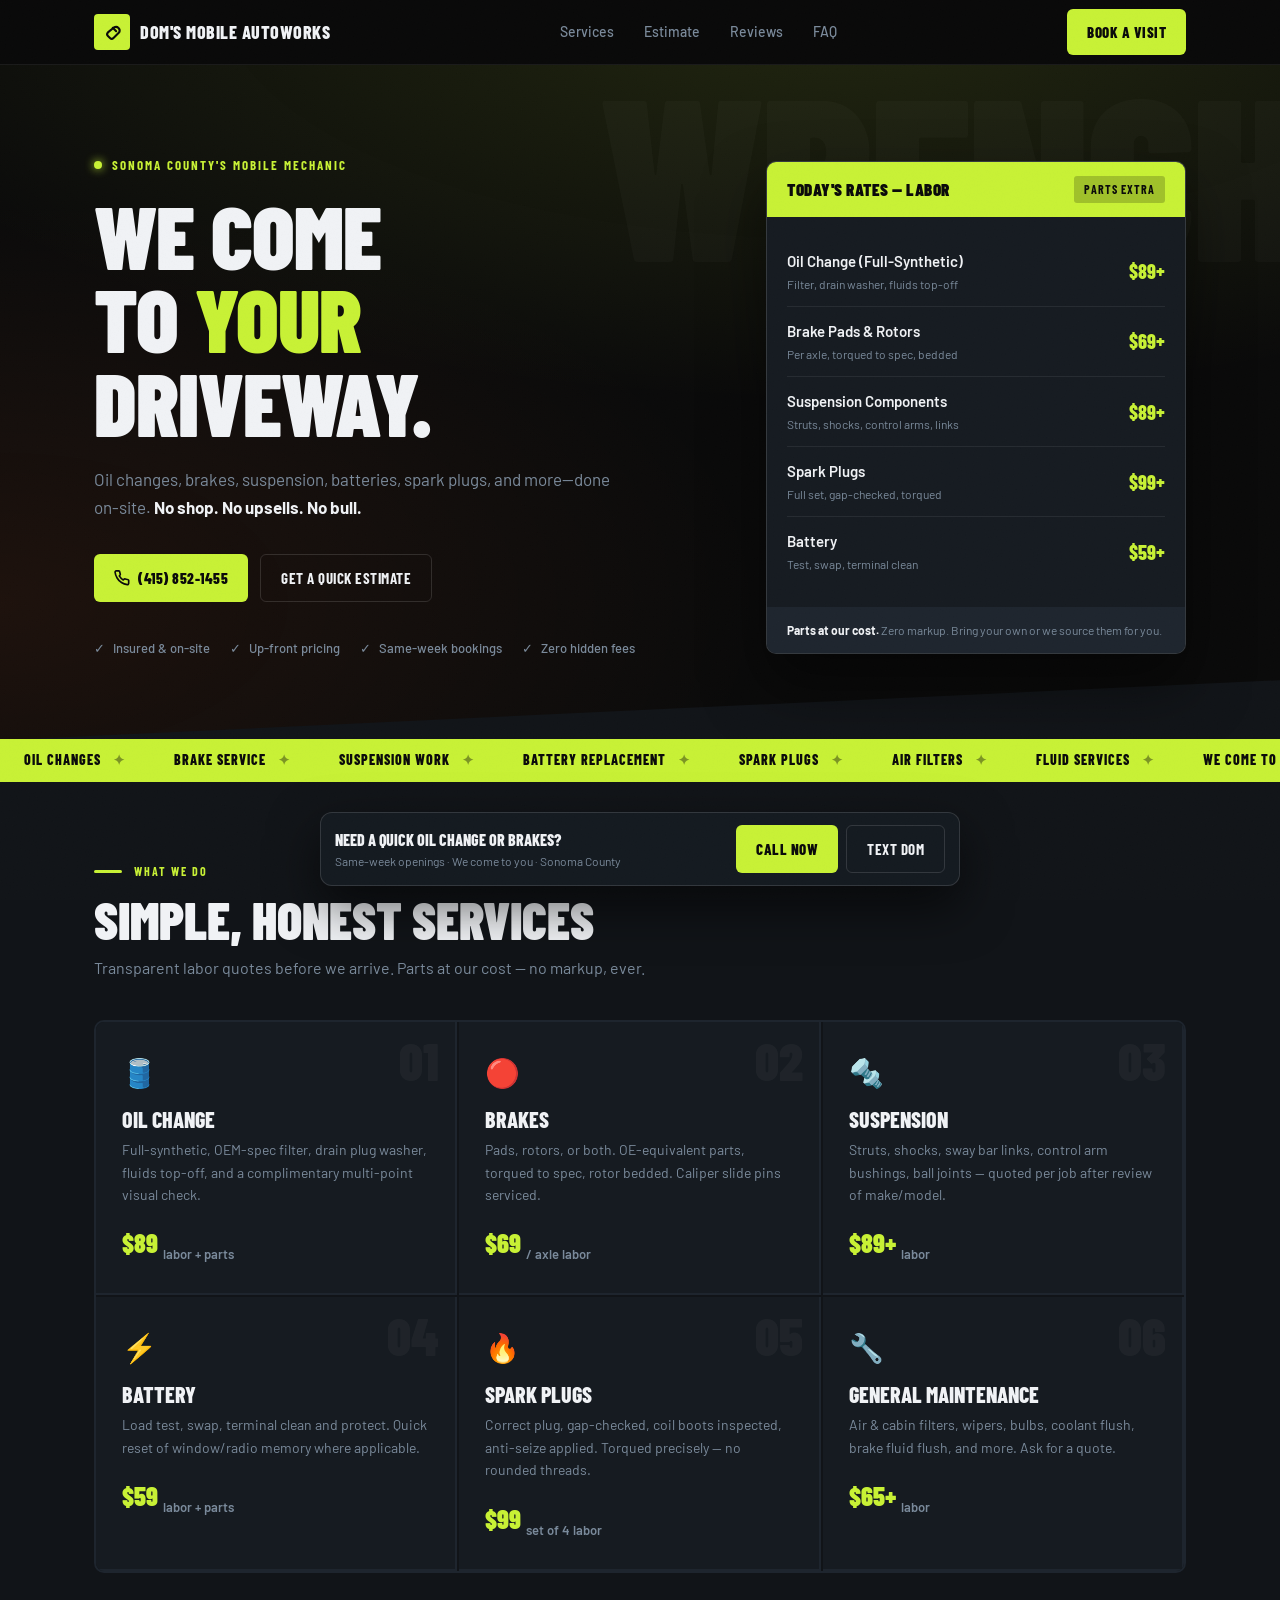
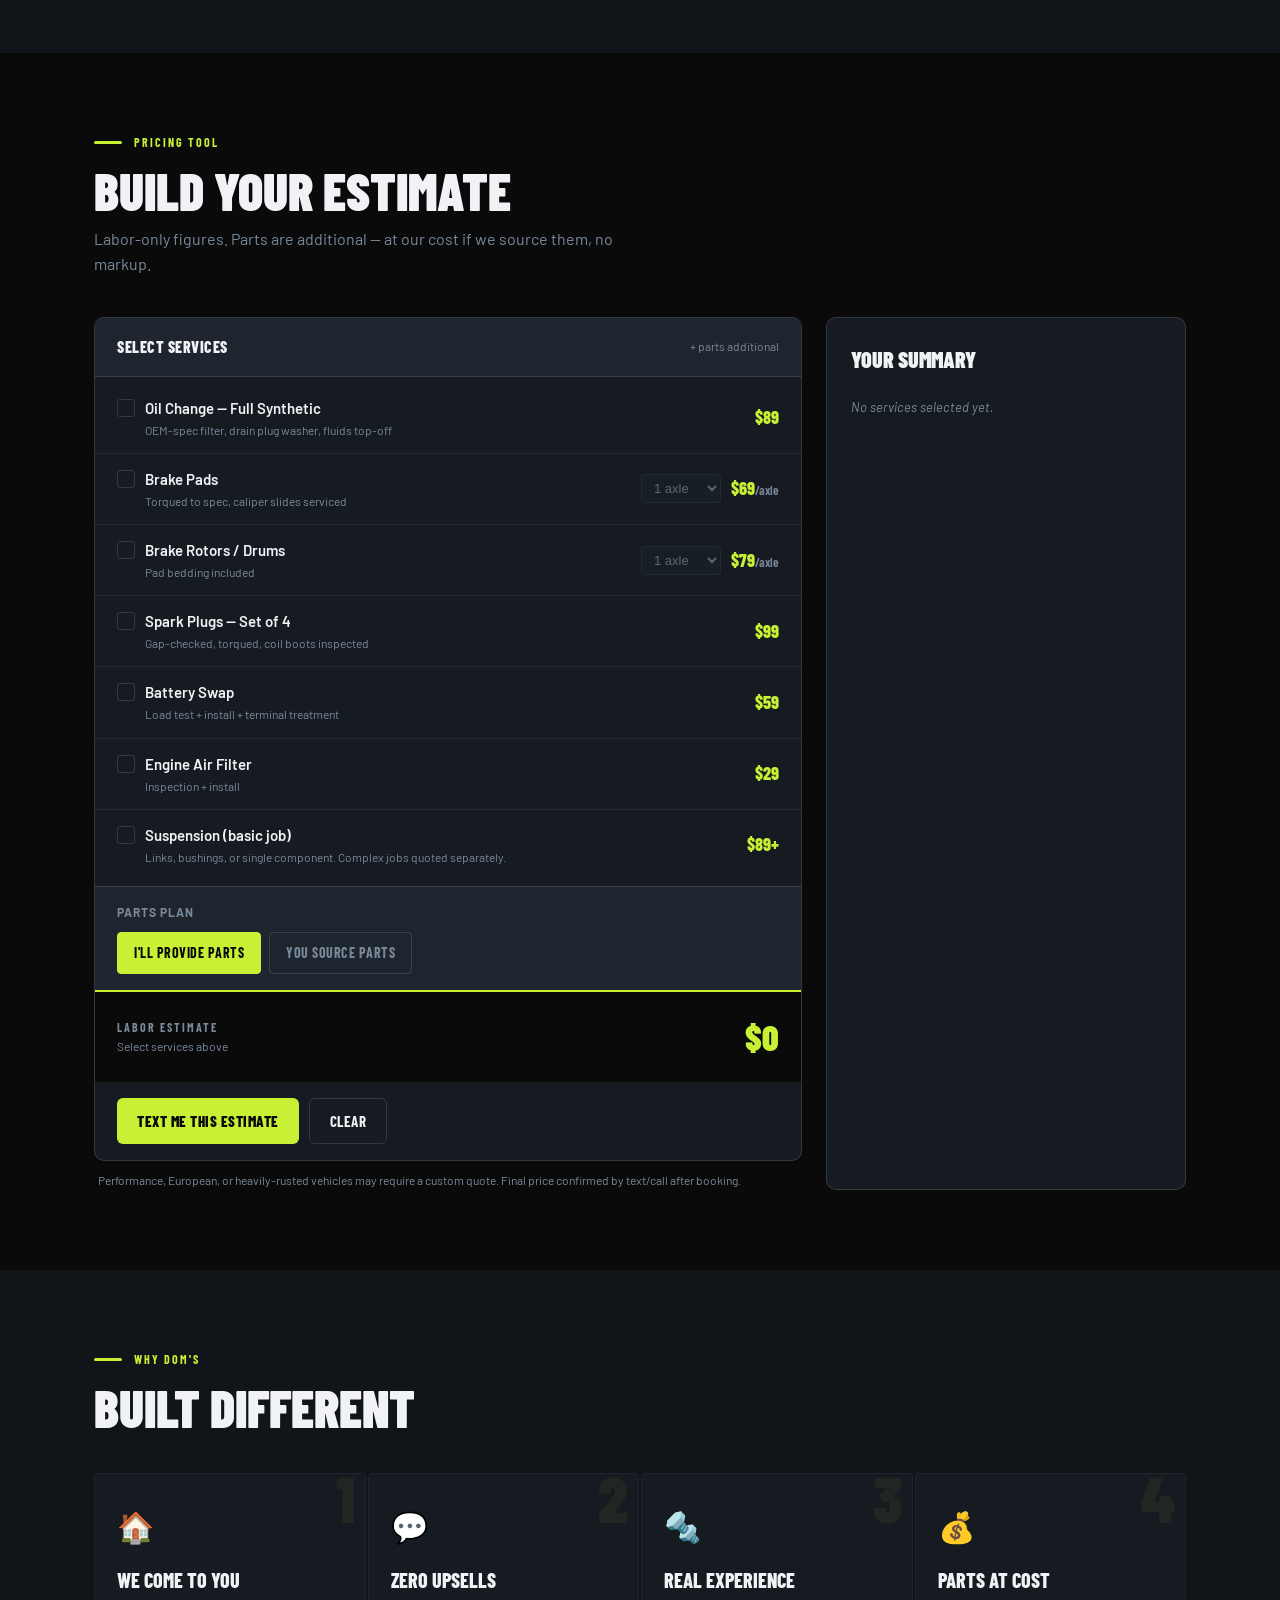
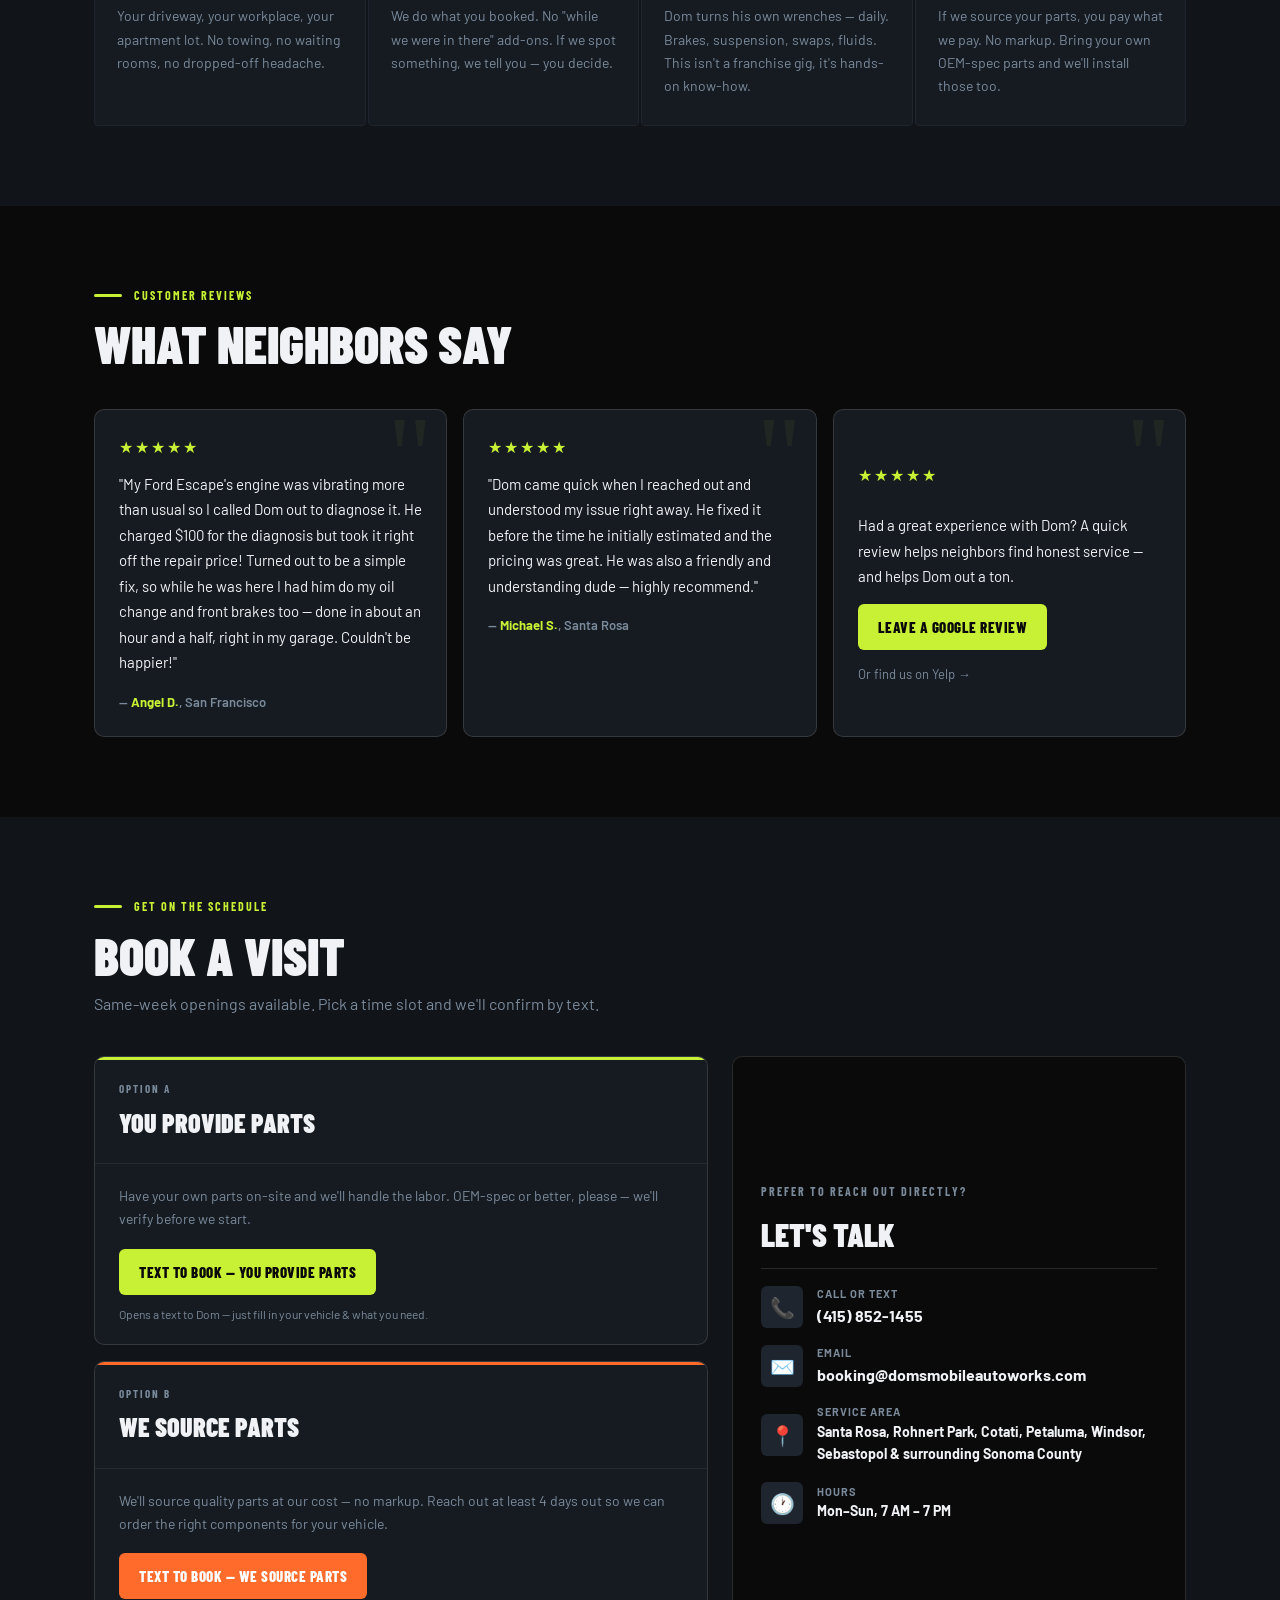
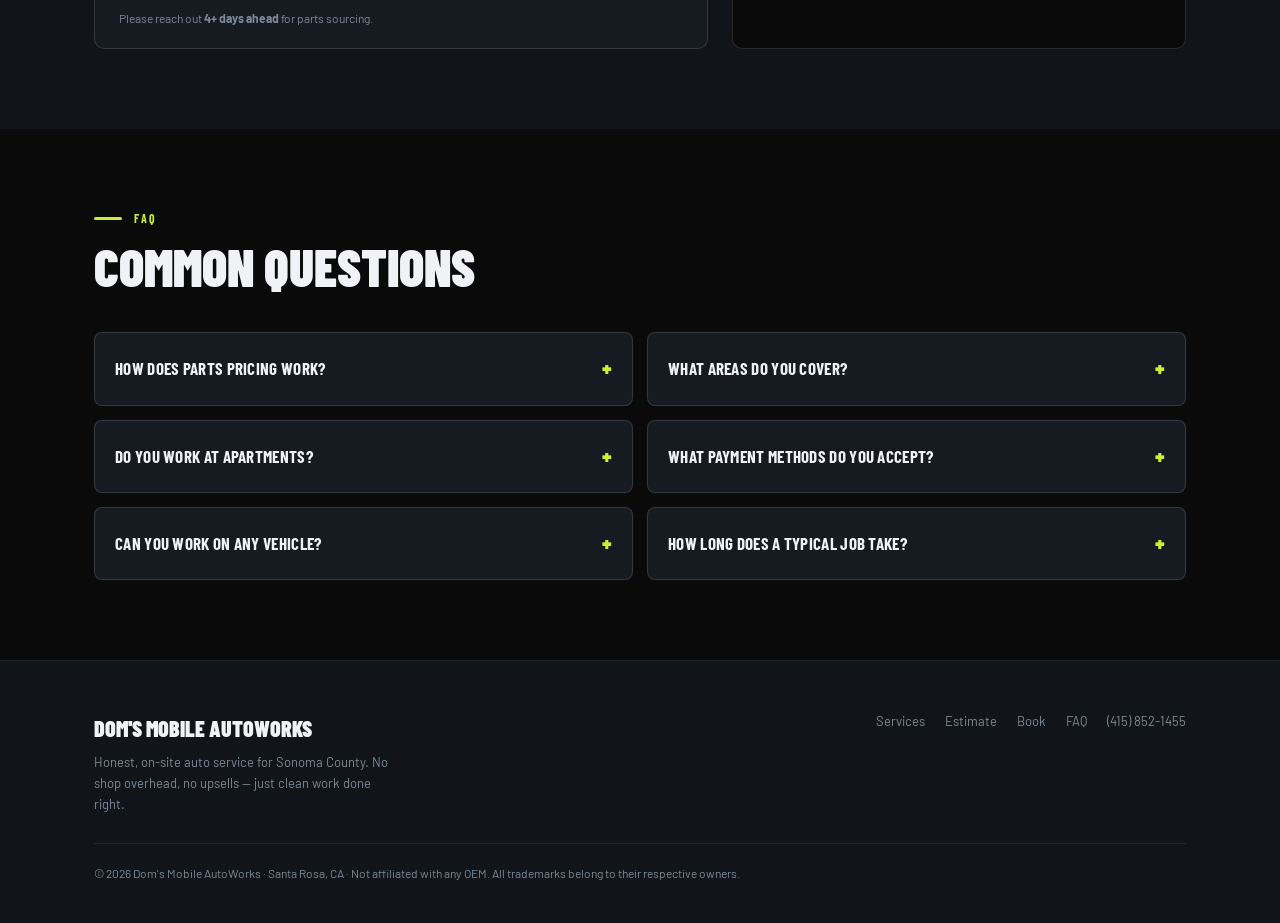
==== commit e6917c17: "Fix contact info, switch booking to call/text, real reviews - Correct phone number to (415) 852-1455" ====
--- a/index.html
+++ b/index.html
@@ -17,7 +17,7 @@
     "name":"Dom's Mobile AutoWorks",
     "url":"https://domsmobileautoworks.com",
     "areaServed":["Sonoma County","Santa Rosa","Rohnert Park","Cotati","Petaluma","Windsor","Sebastopol"],
-    "telephone":"+1-(707) 943-8771",
+    "telephone":"+1-415-852-1455",
     "priceRange":"$$",
     "description":"Mobile mechanic for oil changes, brake service, suspension, batteries, and more. Honest pricing — we come to you.",
     "openingHours":"Mo-Su 07:00-19:00"
@@ -672,9 +672,9 @@
         <strong>No shop. No upsells. No bull.</strong>
       </p>
       <div class="hero-actions">
-        <a class="btn-primary" href="tel:+1-(707) 943-8771">
+        <a class="btn-primary" href="tel:+14158521455">
           <svg width="16" height="16" viewBox="0 0 24 24" fill="none" stroke="currentColor" stroke-width="2.5" stroke-linecap="round" stroke-linejoin="round"><path d="M22 16.92v3a2 2 0 0 1-2.18 2 19.79 19.79 0 0 1-8.63-3.07A19.5 19.5 0 0 1 4.69 12 19.79 19.79 0 0 1 1.61 3.39 2 2 0 0 1 3.6 1.21h3a2 2 0 0 1 2 1.72c.127.96.361 1.903.7 2.81a2 2 0 0 1-.45 2.11L7.91 8.91a16 16 0 0 0 6 6l.92-.92a2 2 0 0 1 2.11-.45 12.84 12.84 0 0 0 2.81.7A2 2 0 0 1 22 16.92z"/></svg>
-          (707) 943-8771
+          (415) 852-1455
         </a>
         <a class="btn-ghost" href="#estimate">Get a Quick Estimate</a>
       </div>
@@ -904,7 +904,7 @@
           </div>
 
           <div class="est-actions">
-            <a class="btn-primary" id="est-book-btn" href="https://calendly.com/blaxorus-blaxorus/you-provide-parts" target="_blank" rel="noopener">Book &amp; Confirm</a>
+            <a class="btn-primary" id="est-book-btn" href="sms:+14158521455">Text Me This Estimate</a>
             <button class="btn-ghost" onclick="resetEst()">Clear</button>
           </div>
         </div>
@@ -963,18 +963,19 @@
     <div class="reviews-grid">
       <div class="review-card reveal">
         <div class="review-stars">★★★★★</div>
-        <p class="review-text">"Came to my driveway after work and knocked out a full brake job in under an hour. No upsells, no drama — car stops like new. Booking again for the oil change."</p>
-        <div class="review-author">— <strong>Melissa R.</strong>, Santa Rosa</div>
+        <p class="review-text">"My Ford Escape's engine was vibrating more than usual so I called Dom out to diagnose it. He charged $100 for the diagnosis but took it right off the repair price! Turned out to be a simple fix, so while he was here I had him do my oil change and front brakes too — done in about an hour and a half, right in my garage. Couldn't be happier!"</p>
+        <div class="review-author">— <strong>Angel D.</strong>, San Francisco</div>
       </div>
       <div class="review-card reveal reveal-delay-1">
         <div class="review-stars">★★★★★</div>
-        <p class="review-text">"On time, professional, and cheaper than the shop quote I got. Oil change + inspection done clean. He actually explained what he was doing, which I appreciated."</p>
-        <div class="review-author">— <strong>Javier T.</strong>, Rohnert Park</div>
-      </div>
-      <div class="review-card reveal reveal-delay-2">
+        <p class="review-text">"Dom came quick when I reached out and understood my issue right away. He fixed it before the time he initially estimated and the pricing was great. He was also a friendly and understanding dude — highly recommend."</p>
+        <div class="review-author">— <strong>Michael S.</strong>, Santa Rosa</div>
+      </div>
+      <div class="review-card reveal reveal-delay-2" style="display:flex; flex-direction:column; justify-content:center; align-items:flex-start; gap:14px;">
         <div class="review-stars">★★★★★</div>
-        <p class="review-text">"Spark plugs done right — gap checked, torqued properly, no cross-threading. Engine runs smoother than it has in years. Dude clearly knows what he's doing."</p>
-        <div class="review-author">— <strong>Priya S.</strong>, Novato</div>
+        <p class="review-text" style="margin-bottom:0;">Had a great experience with Dom? A quick review helps neighbors find honest service — and helps Dom out a ton.</p>
+        <a class="btn-primary" href="https://g.page/r/CWHYUxSjQMU3EAI/review" target="_blank" rel="noopener">Leave a Google Review</a>
+        <a href="https://www.yelp.com/biz/doms-mobile-autoworks-santa-rosa" target="_blank" rel="noopener" style="font-size:13px; color:var(--muted);">Or find us on Yelp →</a>
       </div>
     </div>
   </div>
@@ -996,10 +997,10 @@
           </div>
           <div class="book-choice-body">
             <p>Have your own parts on-site and we'll handle the labor. OEM-spec or better, please — we'll verify before we start.</p>
-            <a class="btn-primary" href="https://calendly.com/blaxorus-blaxorus/you-provide-parts" target="_blank" rel="noopener">
-              Schedule Now — You Provide Parts
+            <a class="btn-primary" href="sms:+14158521455?body=Hi%20Dom!%20I%27d%20like%20to%20book%20a%20visit.%20I%27ll%20provide%20my%20own%20parts.%0AVehicle%20(year%2Fmake%2Fmodel)%3A%20%0AService%20needed%3A%20%0ACity%3A%20">
+              Text to Book — You Provide Parts
             </a>
-            <div class="book-note">Tip: Include your year/make/model in the notes when booking.</div>
+            <div class="book-note">Opens a text to Dom — just fill in your vehicle &amp; what you need.</div>
           </div>
         </div>
         <div class="book-choice">
@@ -1008,11 +1009,11 @@
             <div class="book-choice-name">We Source Parts</div>
           </div>
           <div class="book-choice-body">
-            <p>We'll source quality parts at our cost — no markup. Book at least 4 days out so we can order the right components for your vehicle.</p>
-            <a class="btn-primary btn-orange" href="https://calendly.com/blaxorus-blaxorus/we-provide-parts" target="_blank" rel="noopener">
-              Schedule Now — We Source Parts
+            <p>We'll source quality parts at our cost — no markup. Reach out at least 4 days out so we can order the right components for your vehicle.</p>
+            <a class="btn-primary btn-orange" href="sms:+14158521455?body=Hi%20Dom!%20I%27d%20like%20to%20book%20a%20visit.%20Please%20source%20the%20parts%20for%20me.%0AVehicle%20(year%2Fmake%2Fmodel)%3A%20%0AService%20needed%3A%20%0ACity%3A%20">
+              Text to Book — We Source Parts
             </a>
-            <div class="book-note">Please book <strong>4+ days ahead</strong> for parts sourcing.</div>
+            <div class="book-note">Please reach out <strong>4+ days ahead</strong> for parts sourcing.</div>
           </div>
         </div>
       </div>
@@ -1025,7 +1026,7 @@
           <div class="bc-icon">📞</div>
           <div class="bc-text">
             <div class="bc-type">Call or Text</div>
-            <div class="bc-val"><a href="tel:+1-(707) 943-8771">(707) 943-8771</a></div>
+            <div class="bc-val"><a href="tel:+14158521455">(415) 852-1455</a></div>
           </div>
         </div>
         <div class="bc-row">
@@ -1101,7 +1102,7 @@
         <a href="#estimate">Estimate</a>
         <a href="#book">Book</a>
         <a href="#faq">FAQ</a>
-        <a href="tel:+1-(707) 943-8771">(707) 943-8771</a>
+        <a href="tel:+14158521455">(415) 852-1455</a>
       </div>
     </div>
     <div class="footer-copy">
@@ -1117,8 +1118,8 @@
     <div class="cbs">Same-week openings · We come to you · Sonoma County</div>
   </div>
   <div class="cta-bar-btns">
-    <a class="btn-primary" href="tel:+1-(707) 943-8771">Call Now</a>
-    <a class="btn-ghost" href="#book">Book Online</a>
+    <a class="btn-primary" href="tel:+14158521455">Call Now</a>
+    <a class="btn-ghost" href="sms:+14158521455?body=Hi%20Dom!%20I%27d%20like%20to%20book%20a%20visit.">Text Dom</a>
   </div>
 </div>
 
@@ -1180,11 +1181,22 @@
       : 'Have your parts on-site at your appointment.';
     if(noteEl) noteEl.textContent = total === 0 ? 'Select services above' : noteText;
 
-    // book button URL
+    // book button — pre-fill a text to Dom with the selected services
     const btn = document.getElementById('est-book-btn');
-    if(btn) btn.href = plan === 'source'
-      ? 'https://calendly.com/blaxorus-blaxorus/we-provide-parts'
-      : 'https://calendly.com/blaxorus-blaxorus/you-provide-parts';
+    if(btn){
+      const svcList = lines.length ? lines.map(l=>`- ${l.n} (${l.v})`).join('\n') : '(no services selected yet)';
+      const partsLine = plan === 'source'
+        ? 'Please source the parts for me.'
+        : "I'll provide my own parts.";
+      const body =
+        "Hi Dom! I'd like to book a visit.\n\n" +
+        "Services I'm interested in:\n" + svcList + "\n\n" +
+        "Estimated labor: " + money(total) + "\n" +
+        partsLine + "\n\n" +
+        "Vehicle (year/make/model): \n" +
+        "City: ";
+      btn.href = 'sms:+14158521455?body=' + encodeURIComponent(body);
+    }
 
     // summary sidebar
     const sl = document.getElementById('sum-lines');
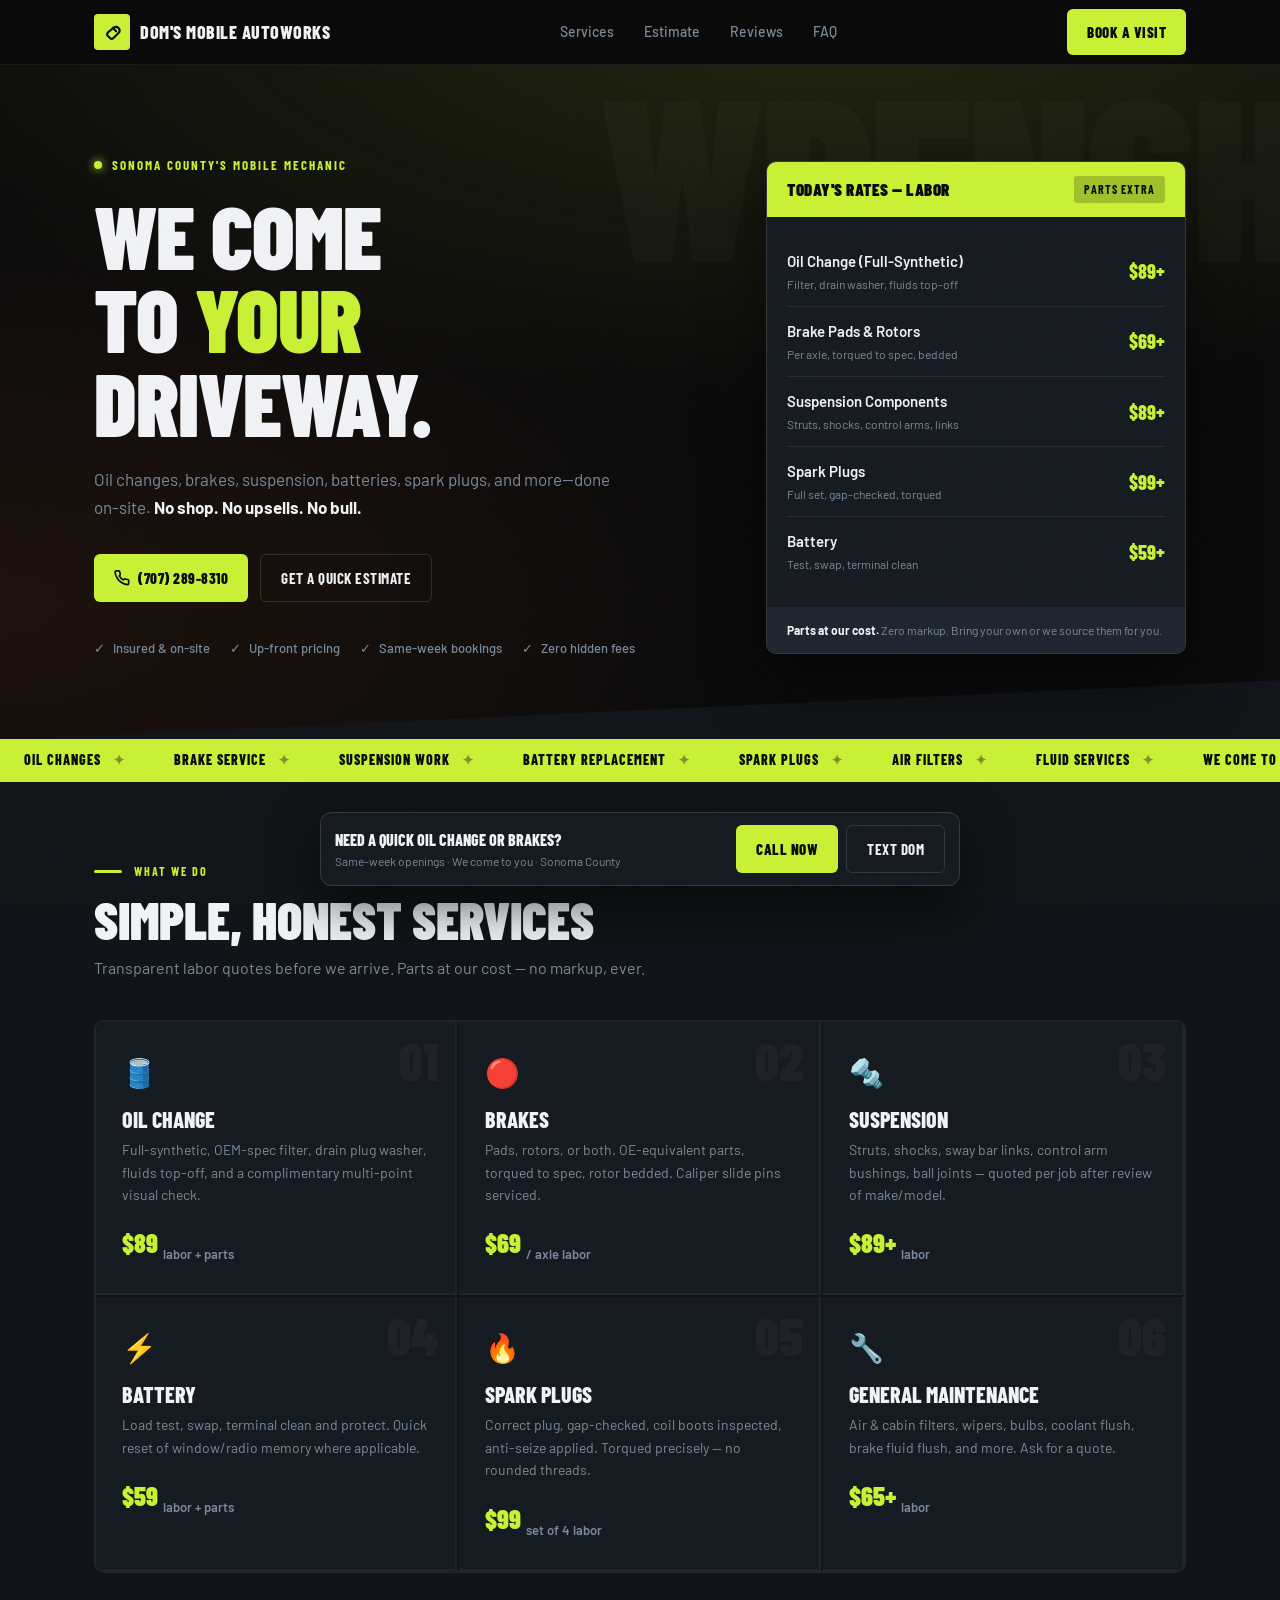
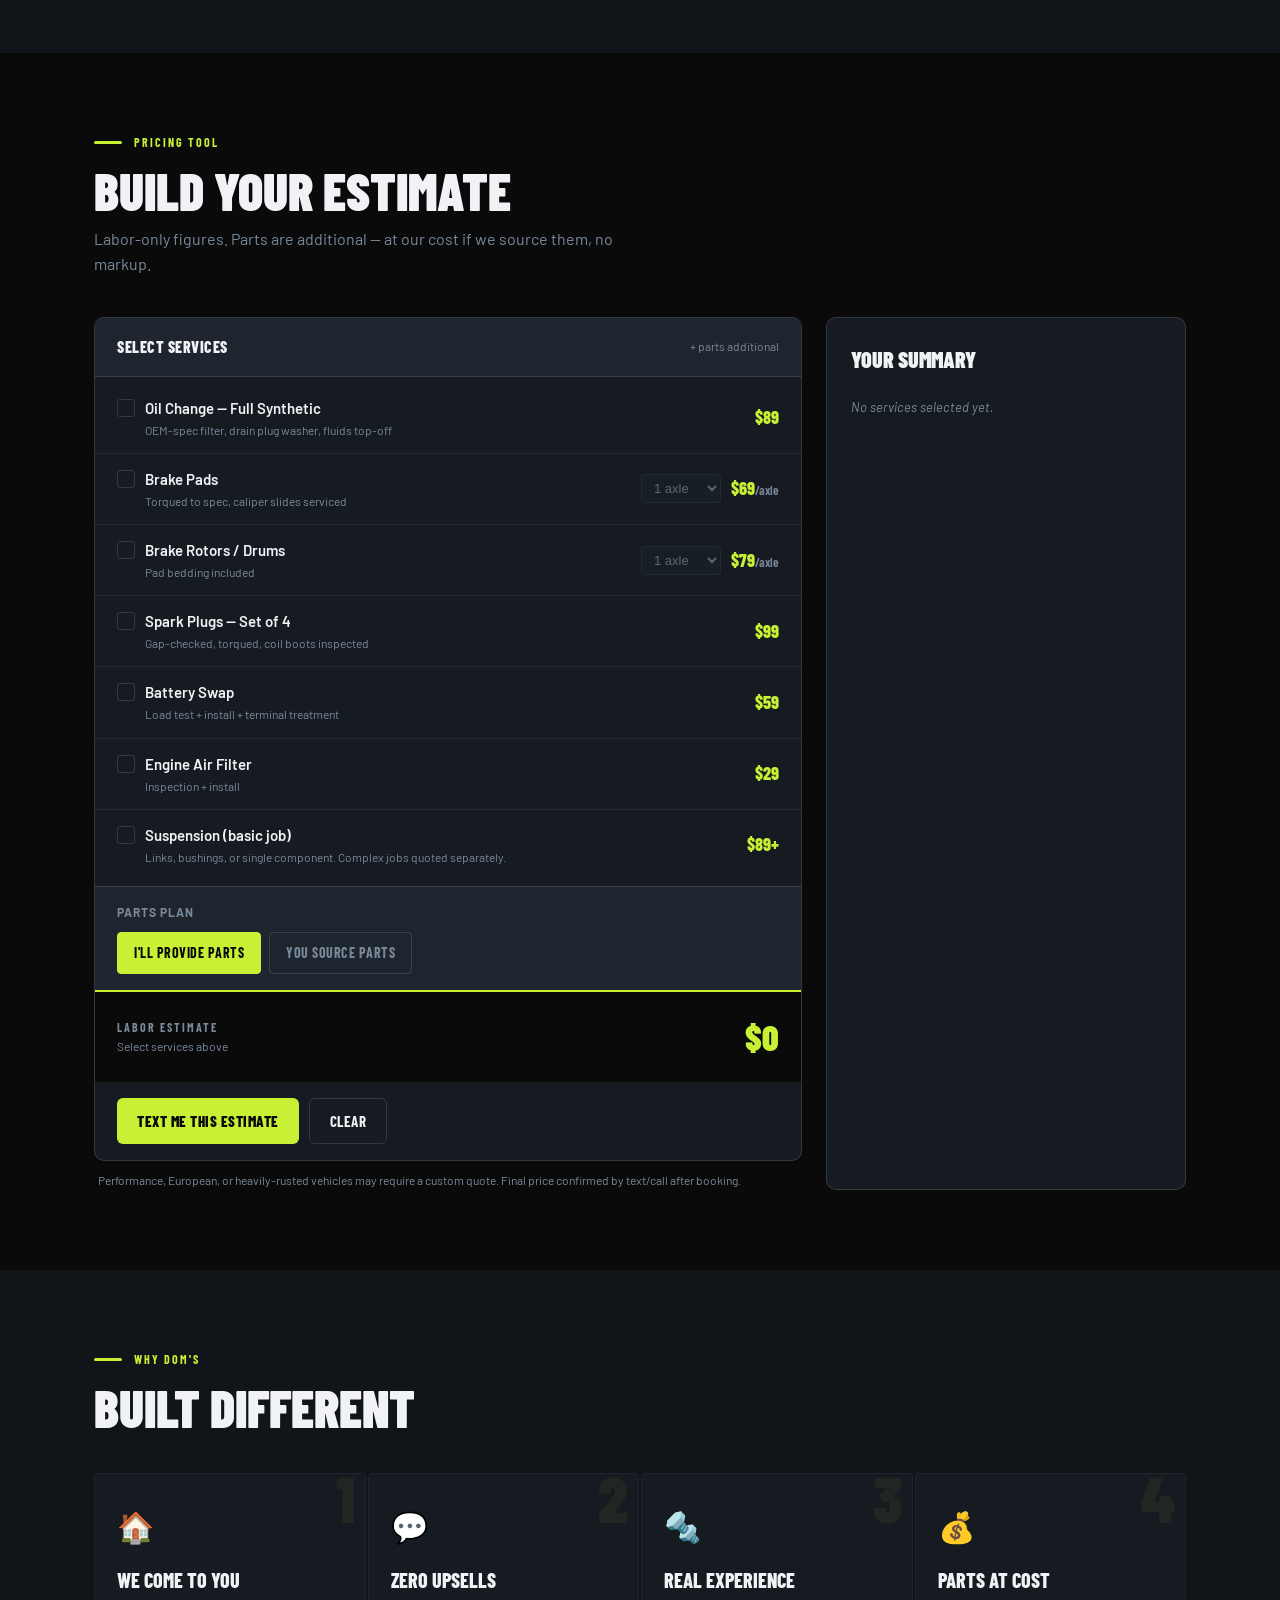
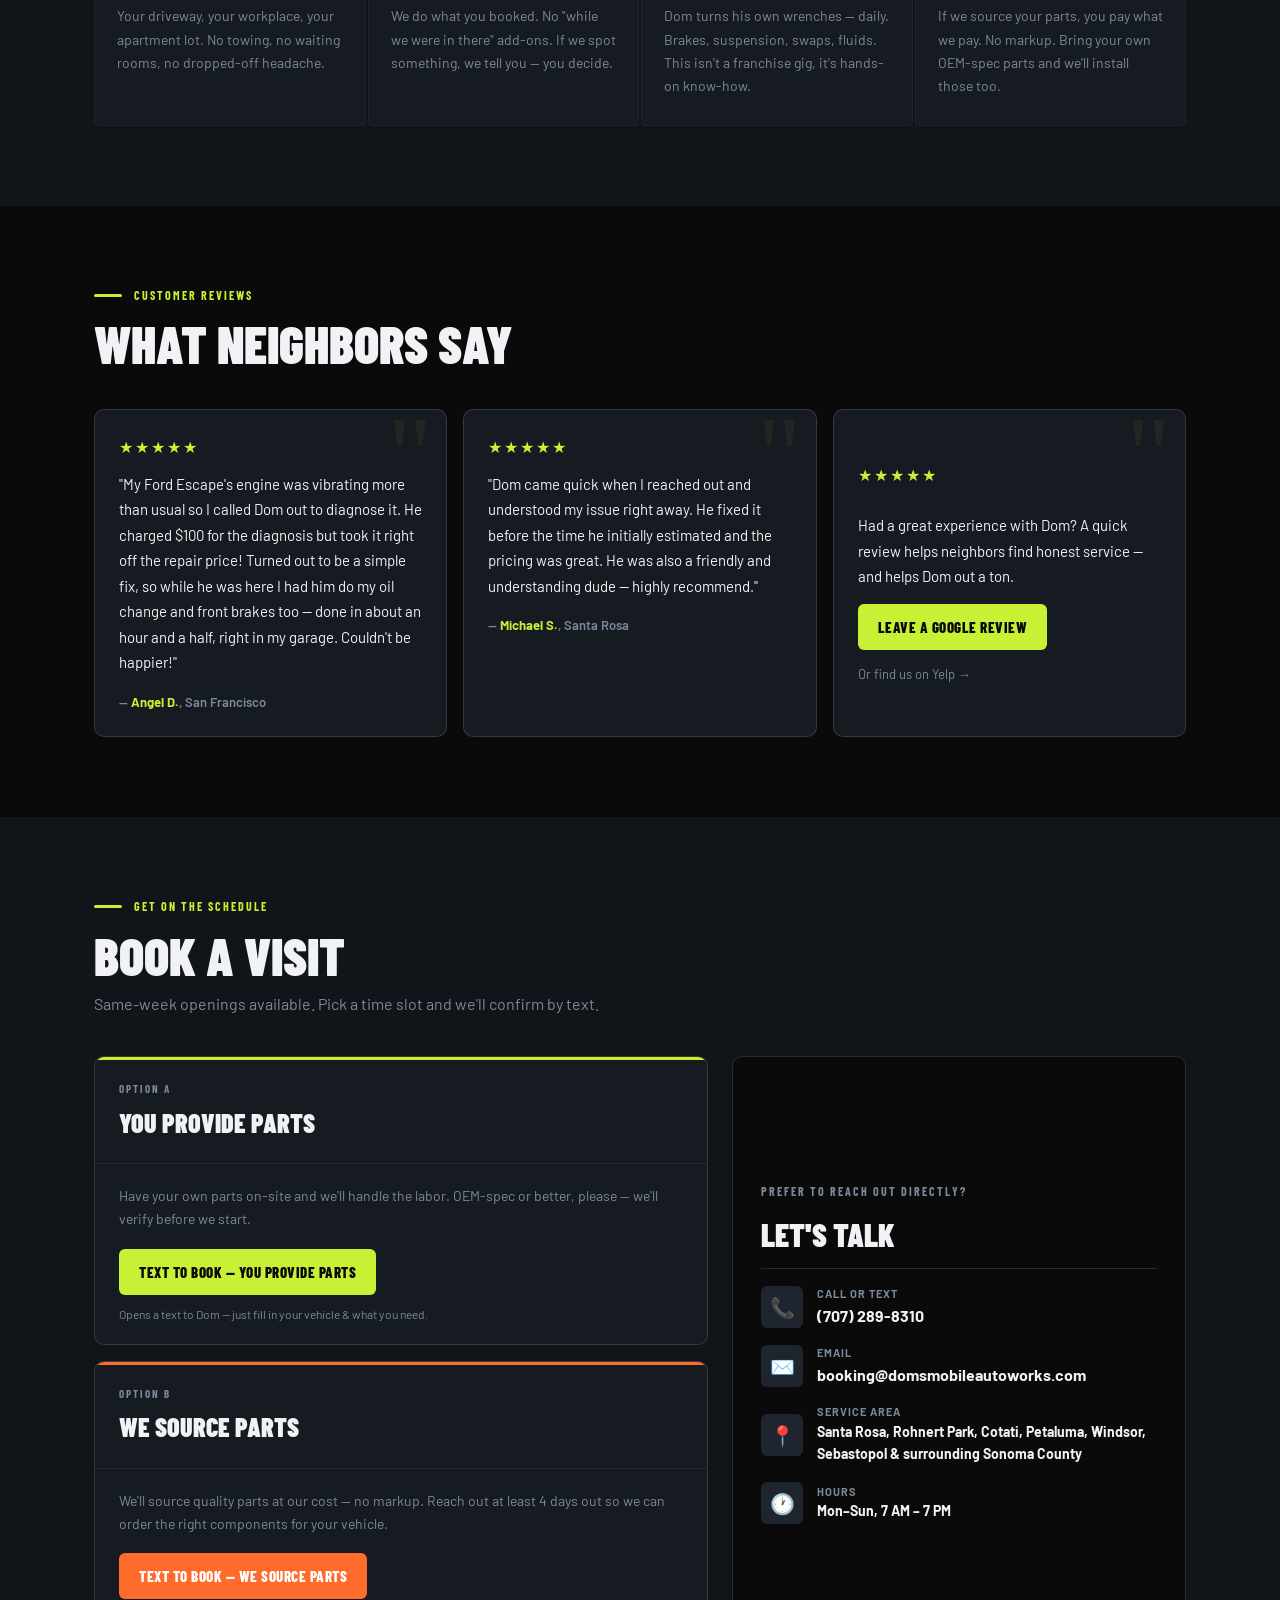
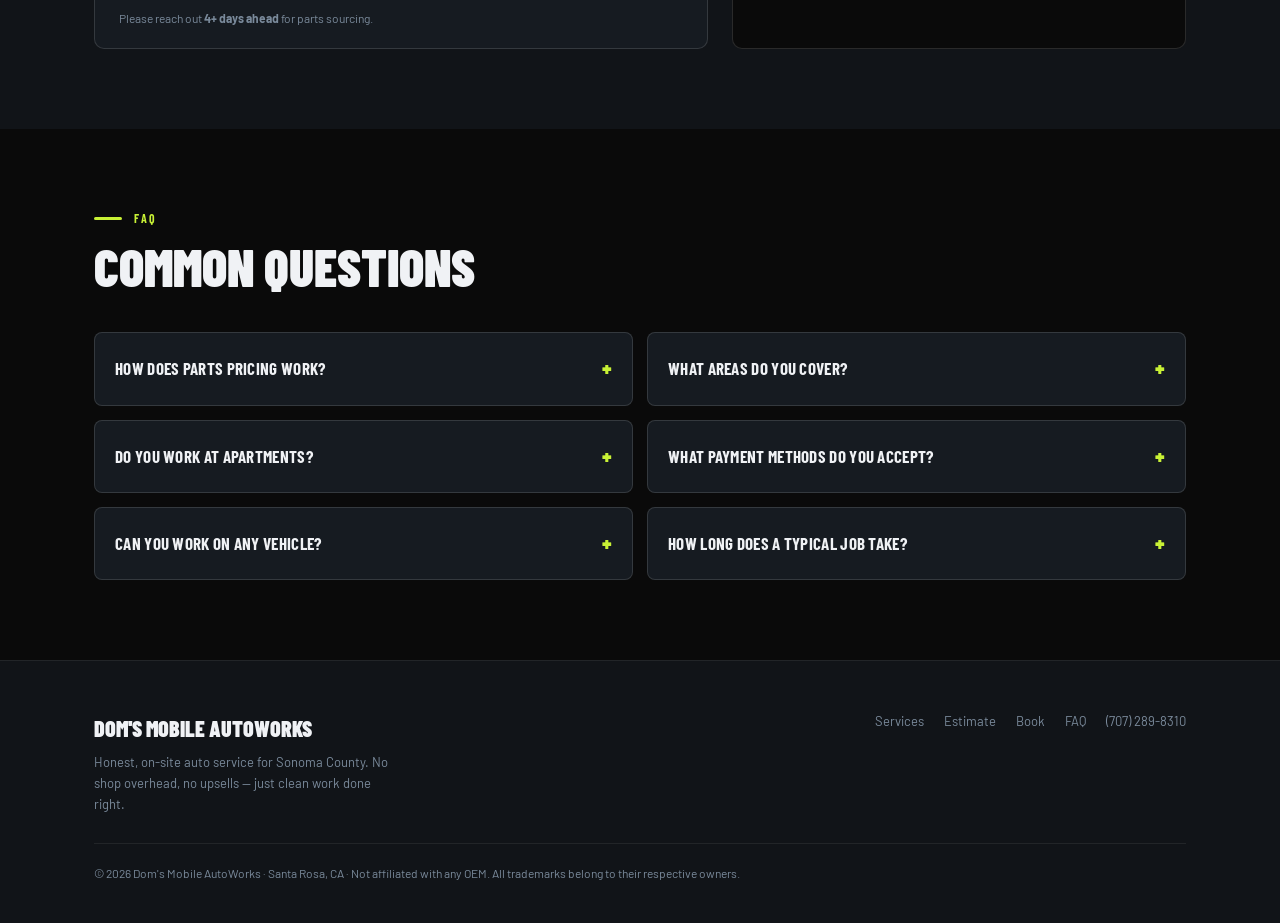
==== commit 402332bd: "Update to new business number (707) 289-8310 Replaces the old personal cell across all tel:/sms: lin" ====
--- a/index.html
+++ b/index.html
@@ -3,8 +3,34 @@
 <head>
   <meta charset="utf-8"/>
   <meta name="viewport" content="width=device-width, initial-scale=1"/>
-  <title>Dom's Mobile AutoWorks | Mobile Mechanic – Sonoma County</title>
-  <meta name="description" content="Dom's Mobile AutoWorks – honest mobile mechanic serving Santa Rosa & Sonoma County. Oil changes, brakes, suspension, batteries & more. We come to you."/>
+  <title>Mobile Mechanic in Santa Rosa, CA | Dom's Mobile AutoWorks</title>
+  <meta name="description" content="Honest mobile mechanic serving Santa Rosa & Sonoma County. Oil changes, brakes, batteries, suspension & diagnostics — we come to you. Up-front pricing. Call (707) 289-8310."/>
+  <link rel="canonical" href="https://domsmobileautoworks.com/"/>
+  <meta name="robots" content="index, follow, max-image-preview:large"/>
+  <meta name="theme-color" content="#c8f135"/>
+
+  <!-- Geo targeting -->
+  <meta name="geo.region" content="US-CA"/>
+  <meta name="geo.placename" content="Santa Rosa"/>
+  <meta name="geo.position" content="38.4405;-122.7141"/>
+  <meta name="ICBM" content="38.4405, -122.7141"/>
+
+  <!-- Open Graph / social sharing -->
+  <meta property="og:type" content="website"/>
+  <meta property="og:site_name" content="Dom's Mobile AutoWorks"/>
+  <meta property="og:title" content="Mobile Mechanic in Santa Rosa, CA | Dom's Mobile AutoWorks"/>
+  <meta property="og:description" content="Honest mobile mechanic serving Santa Rosa & Sonoma County. Oil, brakes, batteries, suspension & diagnostics — we come to you. Up-front pricing."/>
+  <meta property="og:url" content="https://domsmobileautoworks.com/"/>
+  <meta property="og:image" content="https://domsmobileautoworks.com/photos/job1.jpg"/>
+  <meta property="og:image:alt" content="Dom's Mobile AutoWorks on-site auto repair"/>
+  <meta property="og:locale" content="en_US"/>
+
+  <!-- Twitter card -->
+  <meta name="twitter:card" content="summary_large_image"/>
+  <meta name="twitter:title" content="Mobile Mechanic in Santa Rosa, CA | Dom's Mobile AutoWorks"/>
+  <meta name="twitter:description" content="Honest mobile mechanic serving Santa Rosa & Sonoma County. We come to you — up-front pricing, no upsells."/>
+  <meta name="twitter:image" content="https://domsmobileautoworks.com/photos/job1.jpg"/>
+
   <link rel="preconnect" href="https://fonts.googleapis.com">
   <link rel="preconnect" href="https://fonts.gstatic.com" crossorigin>
   <link href="https://fonts.googleapis.com/css2?family=Barlow+Condensed:wght@400;600;700;800;900&family=Barlow:wght@400;500;600&display=swap" rel="stylesheet">
@@ -14,13 +40,67 @@
   {
     "@context":"https://schema.org",
     "@type":"AutomotiveBusiness",
+    "@id":"https://domsmobileautoworks.com/#business",
     "name":"Dom's Mobile AutoWorks",
+    "image":"https://domsmobileautoworks.com/photos/job1.jpg",
+    "logo":"https://domsmobileautoworks.com/photos/job1.jpg",
     "url":"https://domsmobileautoworks.com",
-    "areaServed":["Sonoma County","Santa Rosa","Rohnert Park","Cotati","Petaluma","Windsor","Sebastopol"],
-    "telephone":"+1-415-852-1455",
+    "telephone":"+1-707-289-8310",
+    "email":"booking@domsmobileautoworks.com",
     "priceRange":"$$",
-    "description":"Mobile mechanic for oil changes, brake service, suspension, batteries, and more. Honest pricing — we come to you.",
-    "openingHours":"Mo-Su 07:00-19:00"
+    "description":"Honest mobile mechanic serving Santa Rosa and Sonoma County. Oil changes, brakes, batteries, suspension, spark plugs, diagnostics and more — we come to you, with up-front pricing and no upsells.",
+    "address":{
+      "@type":"PostalAddress",
+      "addressLocality":"Santa Rosa",
+      "addressRegion":"CA",
+      "postalCode":"95401",
+      "addressCountry":"US"
+    },
+    "geo":{
+      "@type":"GeoCoordinates",
+      "latitude":38.4405,
+      "longitude":-122.7141
+    },
+    "areaServed":["Sonoma County","Santa Rosa","Rohnert Park","Cotati","Petaluma","Windsor","Sebastopol","Novato"],
+    "openingHoursSpecification":[{
+      "@type":"OpeningHoursSpecification",
+      "dayOfWeek":["Monday","Tuesday","Wednesday","Thursday","Friday","Saturday","Sunday"],
+      "opens":"07:00",
+      "closes":"19:00"
+    }],
+    "sameAs":[
+      "https://www.yelp.com/biz/doms-mobile-autoworks-santa-rosa",
+      "https://www.facebook.com/doms.mobile.auto.repairs"
+    ],
+    "hasOfferCatalog":{
+      "@type":"OfferCatalog",
+      "name":"Mobile Auto Services",
+      "itemListElement":[
+        {"@type":"Offer","itemOffered":{"@type":"Service","name":"Mobile Oil Change"}},
+        {"@type":"Offer","itemOffered":{"@type":"Service","name":"Brake Pad & Rotor Replacement"}},
+        {"@type":"Offer","itemOffered":{"@type":"Service","name":"Battery Testing & Replacement"}},
+        {"@type":"Offer","itemOffered":{"@type":"Service","name":"Suspension Repair"}},
+        {"@type":"Offer","itemOffered":{"@type":"Service","name":"Spark Plug Replacement"}},
+        {"@type":"Offer","itemOffered":{"@type":"Service","name":"Vehicle Diagnostics"}},
+        {"@type":"Offer","itemOffered":{"@type":"Service","name":"General Maintenance"}}
+      ]
+    }
+  }
+  </script>
+
+  <!-- FAQ Schema -->
+  <script type="application/ld+json">
+  {
+    "@context":"https://schema.org",
+    "@type":"FAQPage",
+    "mainEntity":[
+      {"@type":"Question","name":"How does parts pricing work?","acceptedAnswer":{"@type":"Answer","text":"If we source your parts, you pay exactly what we pay — no markup. You'll see a parts estimate alongside the labor quote before we show up. Prefer to supply your own OEM or OEM-spec parts? That's fine — we'll install them."}},
+      {"@type":"Question","name":"What areas do you cover?","acceptedAnswer":{"@type":"Answer","text":"We cover Sonoma County including Santa Rosa, Rohnert Park, Cotati, Sebastopol, Petaluma, Windsor, and Novato. Further out? Message us and we'll do our best to accommodate."}},
+      {"@type":"Question","name":"Do you work at apartments?","acceptedAnswer":{"@type":"Answer","text":"Yes, as long as the property permits on-site maintenance and there's enough flat space to work safely. Most surface lots and driveways work just fine."}},
+      {"@type":"Question","name":"What payment methods do you accept?","acceptedAnswer":{"@type":"Answer","text":"Card, Apple Pay, Venmo, Zelle, or cash — your choice. A text invoice is provided for every job."}},
+      {"@type":"Question","name":"Can you work on any vehicle?","acceptedAnswer":{"@type":"Answer","text":"Most domestic and Japanese makes are no problem. European vehicles and modified or performance builds may need a custom quote first. When in doubt, just ask and we'll let you know upfront."}},
+      {"@type":"Question","name":"How long does a typical job take?","acceptedAnswer":{"@type":"Answer","text":"An oil change runs 30–45 minutes. Brakes per axle usually take 45–75 minutes. Spark plugs 30–60 minutes depending on the engine layout. We'll give you a time window when you book."}}
+    ]
   }
   </script>
 
@@ -672,9 +752,9 @@
         <strong>No shop. No upsells. No bull.</strong>
       </p>
       <div class="hero-actions">
-        <a class="btn-primary" href="tel:+14158521455">
+        <a class="btn-primary" href="tel:+17072898310">
           <svg width="16" height="16" viewBox="0 0 24 24" fill="none" stroke="currentColor" stroke-width="2.5" stroke-linecap="round" stroke-linejoin="round"><path d="M22 16.92v3a2 2 0 0 1-2.18 2 19.79 19.79 0 0 1-8.63-3.07A19.5 19.5 0 0 1 4.69 12 19.79 19.79 0 0 1 1.61 3.39 2 2 0 0 1 3.6 1.21h3a2 2 0 0 1 2 1.72c.127.96.361 1.903.7 2.81a2 2 0 0 1-.45 2.11L7.91 8.91a16 16 0 0 0 6 6l.92-.92a2 2 0 0 1 2.11-.45 12.84 12.84 0 0 0 2.81.7A2 2 0 0 1 22 16.92z"/></svg>
-          (415) 852-1455
+          (707) 289-8310
         </a>
         <a class="btn-ghost" href="#estimate">Get a Quick Estimate</a>
       </div>
@@ -904,7 +984,7 @@
           </div>
 
           <div class="est-actions">
-            <a class="btn-primary" id="est-book-btn" href="sms:+14158521455">Text Me This Estimate</a>
+            <a class="btn-primary" id="est-book-btn" href="sms:+17072898310">Text Me This Estimate</a>
             <button class="btn-ghost" onclick="resetEst()">Clear</button>
           </div>
         </div>
@@ -997,7 +1077,7 @@
           </div>
           <div class="book-choice-body">
             <p>Have your own parts on-site and we'll handle the labor. OEM-spec or better, please — we'll verify before we start.</p>
-            <a class="btn-primary" href="sms:+14158521455?body=Hi%20Dom!%20I%27d%20like%20to%20book%20a%20visit.%20I%27ll%20provide%20my%20own%20parts.%0AVehicle%20(year%2Fmake%2Fmodel)%3A%20%0AService%20needed%3A%20%0ACity%3A%20">
+            <a class="btn-primary" href="sms:+17072898310?body=Hi%20Dom!%20I%27d%20like%20to%20book%20a%20visit.%20I%27ll%20provide%20my%20own%20parts.%0AVehicle%20(year%2Fmake%2Fmodel)%3A%20%0AService%20needed%3A%20%0ACity%3A%20">
               Text to Book — You Provide Parts
             </a>
             <div class="book-note">Opens a text to Dom — just fill in your vehicle &amp; what you need.</div>
@@ -1010,7 +1090,7 @@
           </div>
           <div class="book-choice-body">
             <p>We'll source quality parts at our cost — no markup. Reach out at least 4 days out so we can order the right components for your vehicle.</p>
-            <a class="btn-primary btn-orange" href="sms:+14158521455?body=Hi%20Dom!%20I%27d%20like%20to%20book%20a%20visit.%20Please%20source%20the%20parts%20for%20me.%0AVehicle%20(year%2Fmake%2Fmodel)%3A%20%0AService%20needed%3A%20%0ACity%3A%20">
+            <a class="btn-primary btn-orange" href="sms:+17072898310?body=Hi%20Dom!%20I%27d%20like%20to%20book%20a%20visit.%20Please%20source%20the%20parts%20for%20me.%0AVehicle%20(year%2Fmake%2Fmodel)%3A%20%0AService%20needed%3A%20%0ACity%3A%20">
               Text to Book — We Source Parts
             </a>
             <div class="book-note">Please reach out <strong>4+ days ahead</strong> for parts sourcing.</div>
@@ -1026,7 +1106,7 @@
           <div class="bc-icon">📞</div>
           <div class="bc-text">
             <div class="bc-type">Call or Text</div>
-            <div class="bc-val"><a href="tel:+14158521455">(415) 852-1455</a></div>
+            <div class="bc-val"><a href="tel:+17072898310">(707) 289-8310</a></div>
           </div>
         </div>
         <div class="bc-row">
@@ -1102,7 +1182,7 @@
         <a href="#estimate">Estimate</a>
         <a href="#book">Book</a>
         <a href="#faq">FAQ</a>
-        <a href="tel:+14158521455">(415) 852-1455</a>
+        <a href="tel:+17072898310">(707) 289-8310</a>
       </div>
     </div>
     <div class="footer-copy">
@@ -1118,8 +1198,8 @@
     <div class="cbs">Same-week openings · We come to you · Sonoma County</div>
   </div>
   <div class="cta-bar-btns">
-    <a class="btn-primary" href="tel:+14158521455">Call Now</a>
-    <a class="btn-ghost" href="sms:+14158521455?body=Hi%20Dom!%20I%27d%20like%20to%20book%20a%20visit.">Text Dom</a>
+    <a class="btn-primary" href="tel:+17072898310">Call Now</a>
+    <a class="btn-ghost" href="sms:+17072898310?body=Hi%20Dom!%20I%27d%20like%20to%20book%20a%20visit.">Text Dom</a>
   </div>
 </div>
 
@@ -1195,7 +1275,7 @@
         partsLine + "\n\n" +
         "Vehicle (year/make/model): \n" +
         "City: ";
-      btn.href = 'sms:+14158521455?body=' + encodeURIComponent(body);
+      btn.href = 'sms:+17072898310?body=' + encodeURIComponent(body);
     }
 
     // summary sidebar
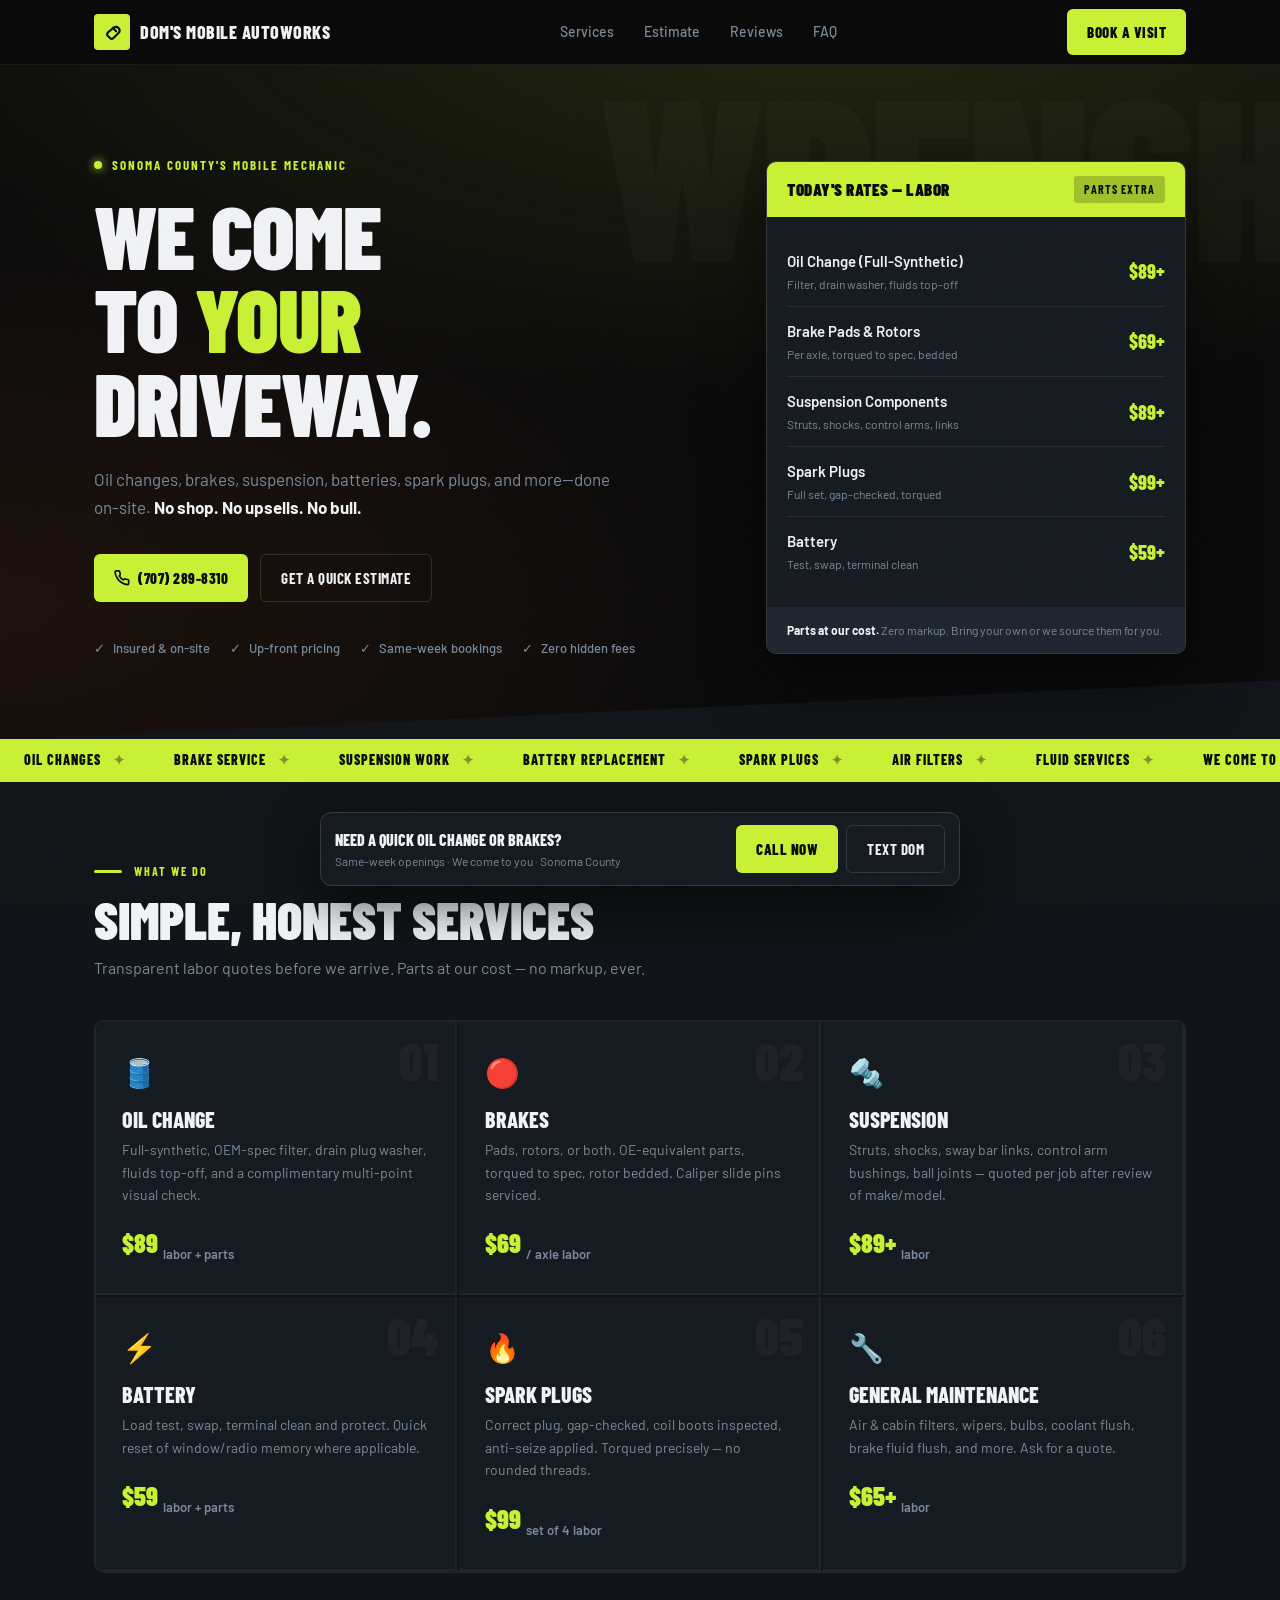
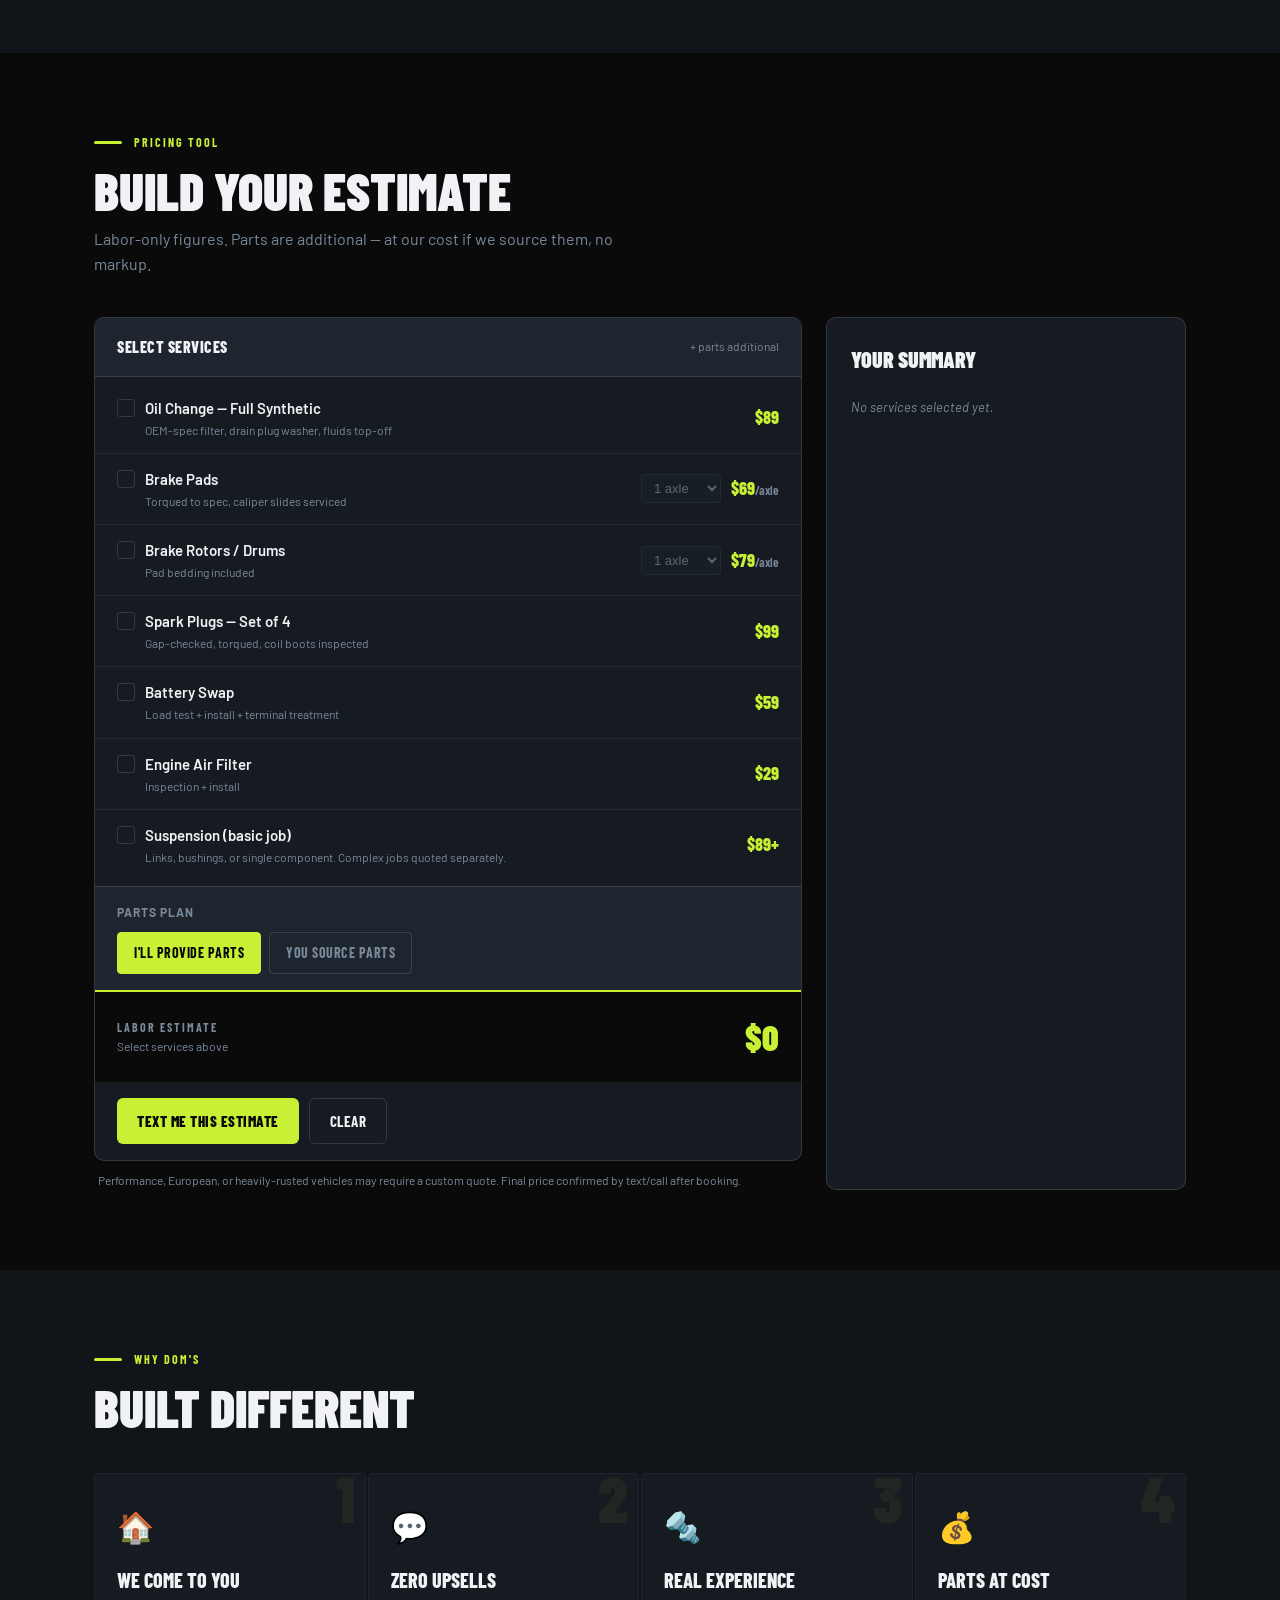
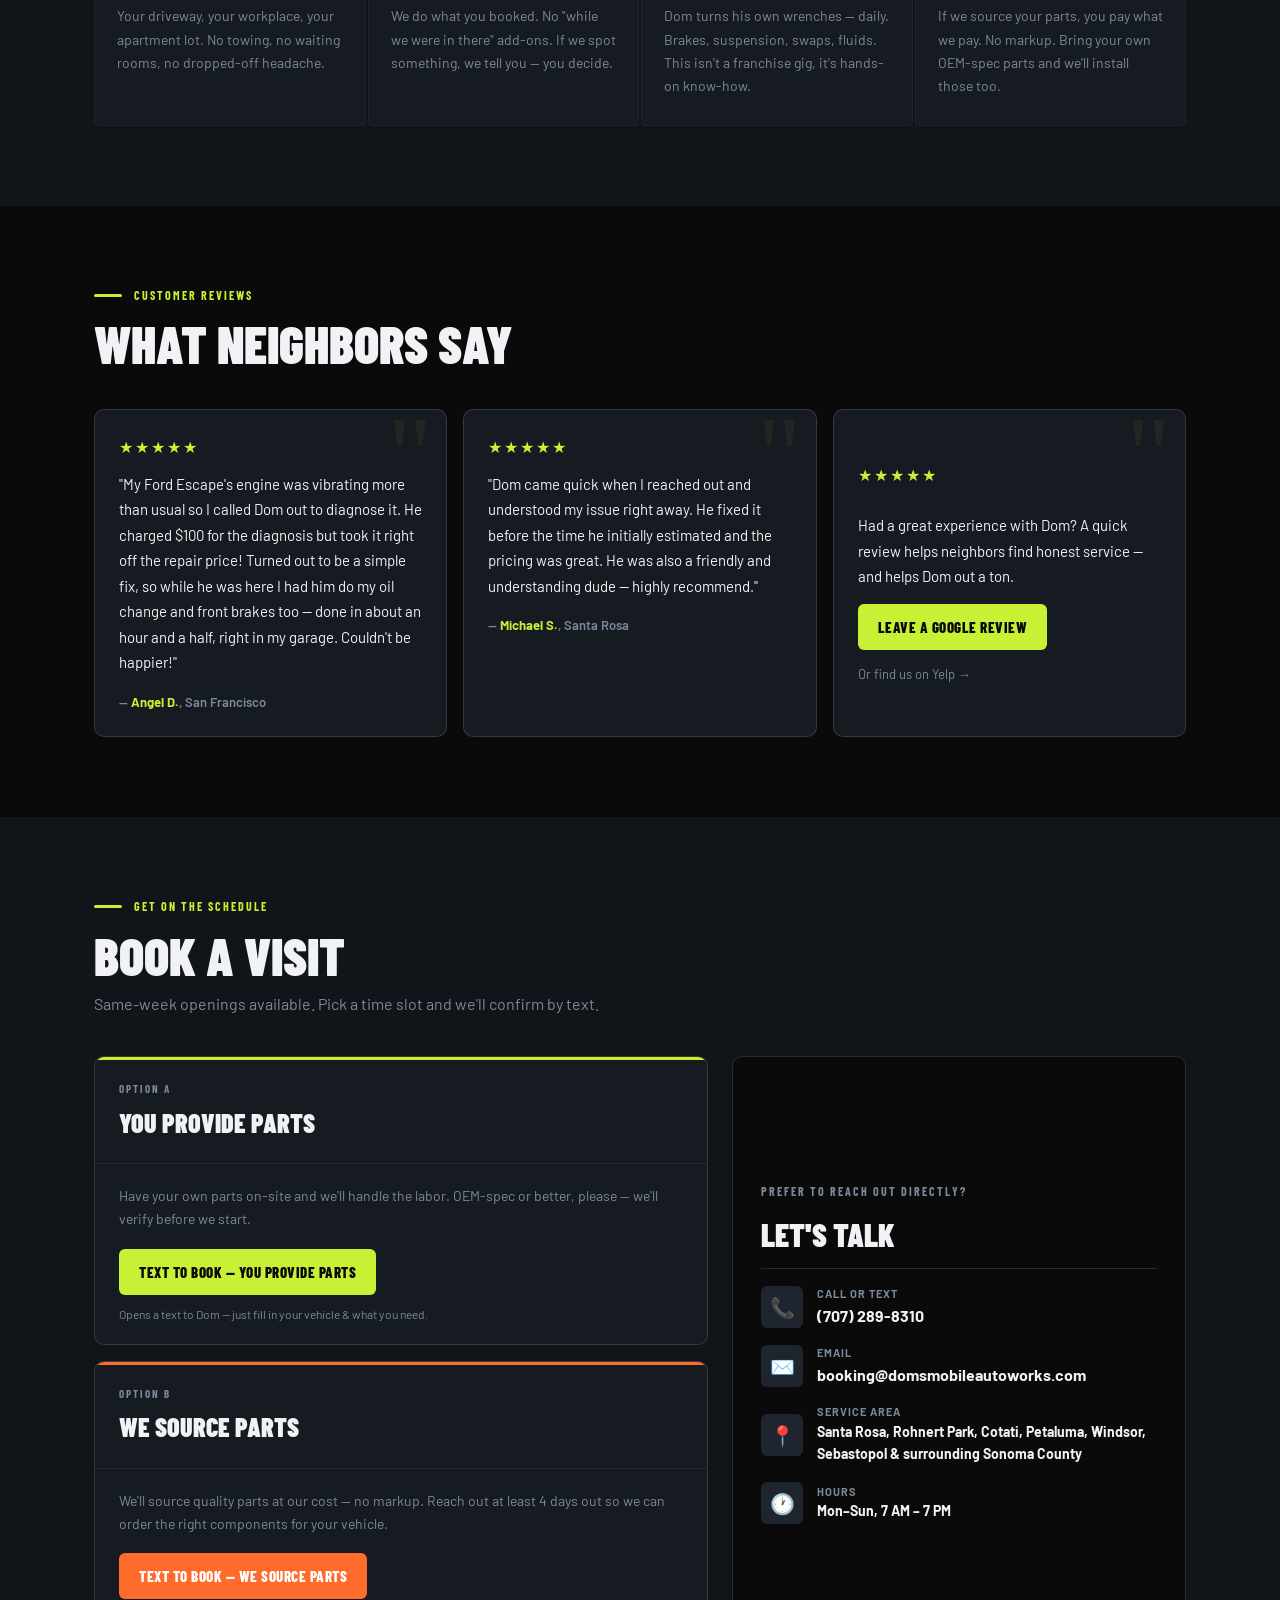
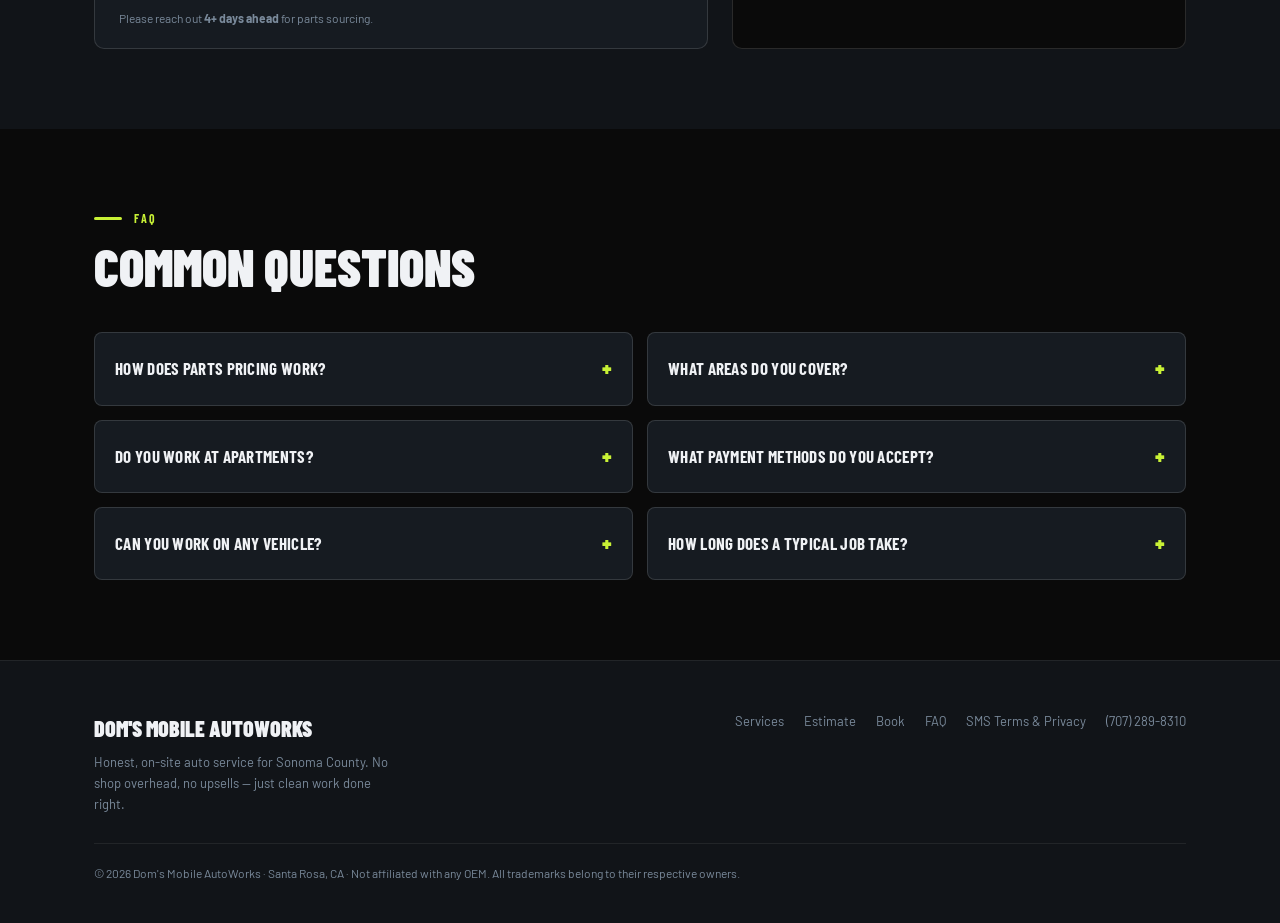
==== commit e29a011f: "Add SMS Terms & Privacy page for phone verification - New on-brand sms-terms.html with full SMS cons" ====
--- a/index.html
+++ b/index.html
@@ -1182,6 +1182,7 @@
         <a href="#estimate">Estimate</a>
         <a href="#book">Book</a>
         <a href="#faq">FAQ</a>
+        <a href="/sms-terms.html">SMS Terms &amp; Privacy</a>
         <a href="tel:+17072898310">(707) 289-8310</a>
       </div>
     </div>
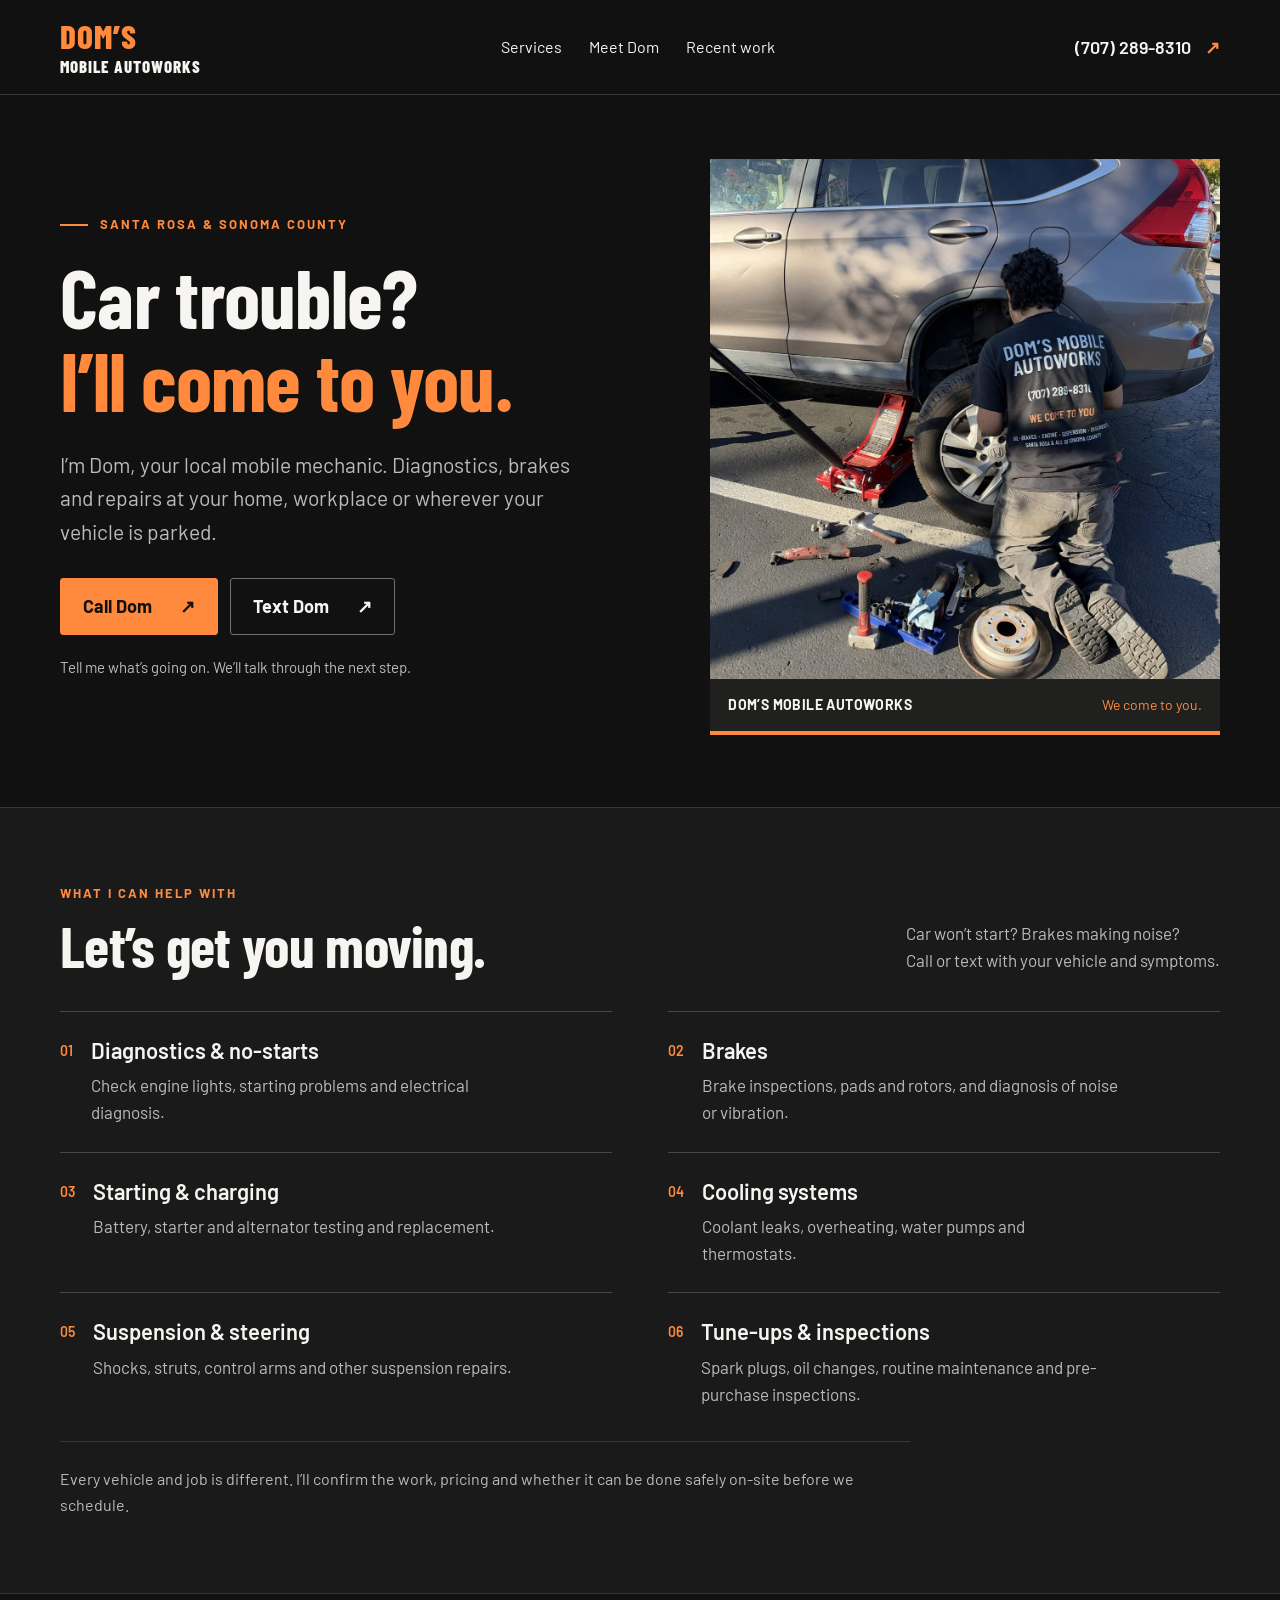
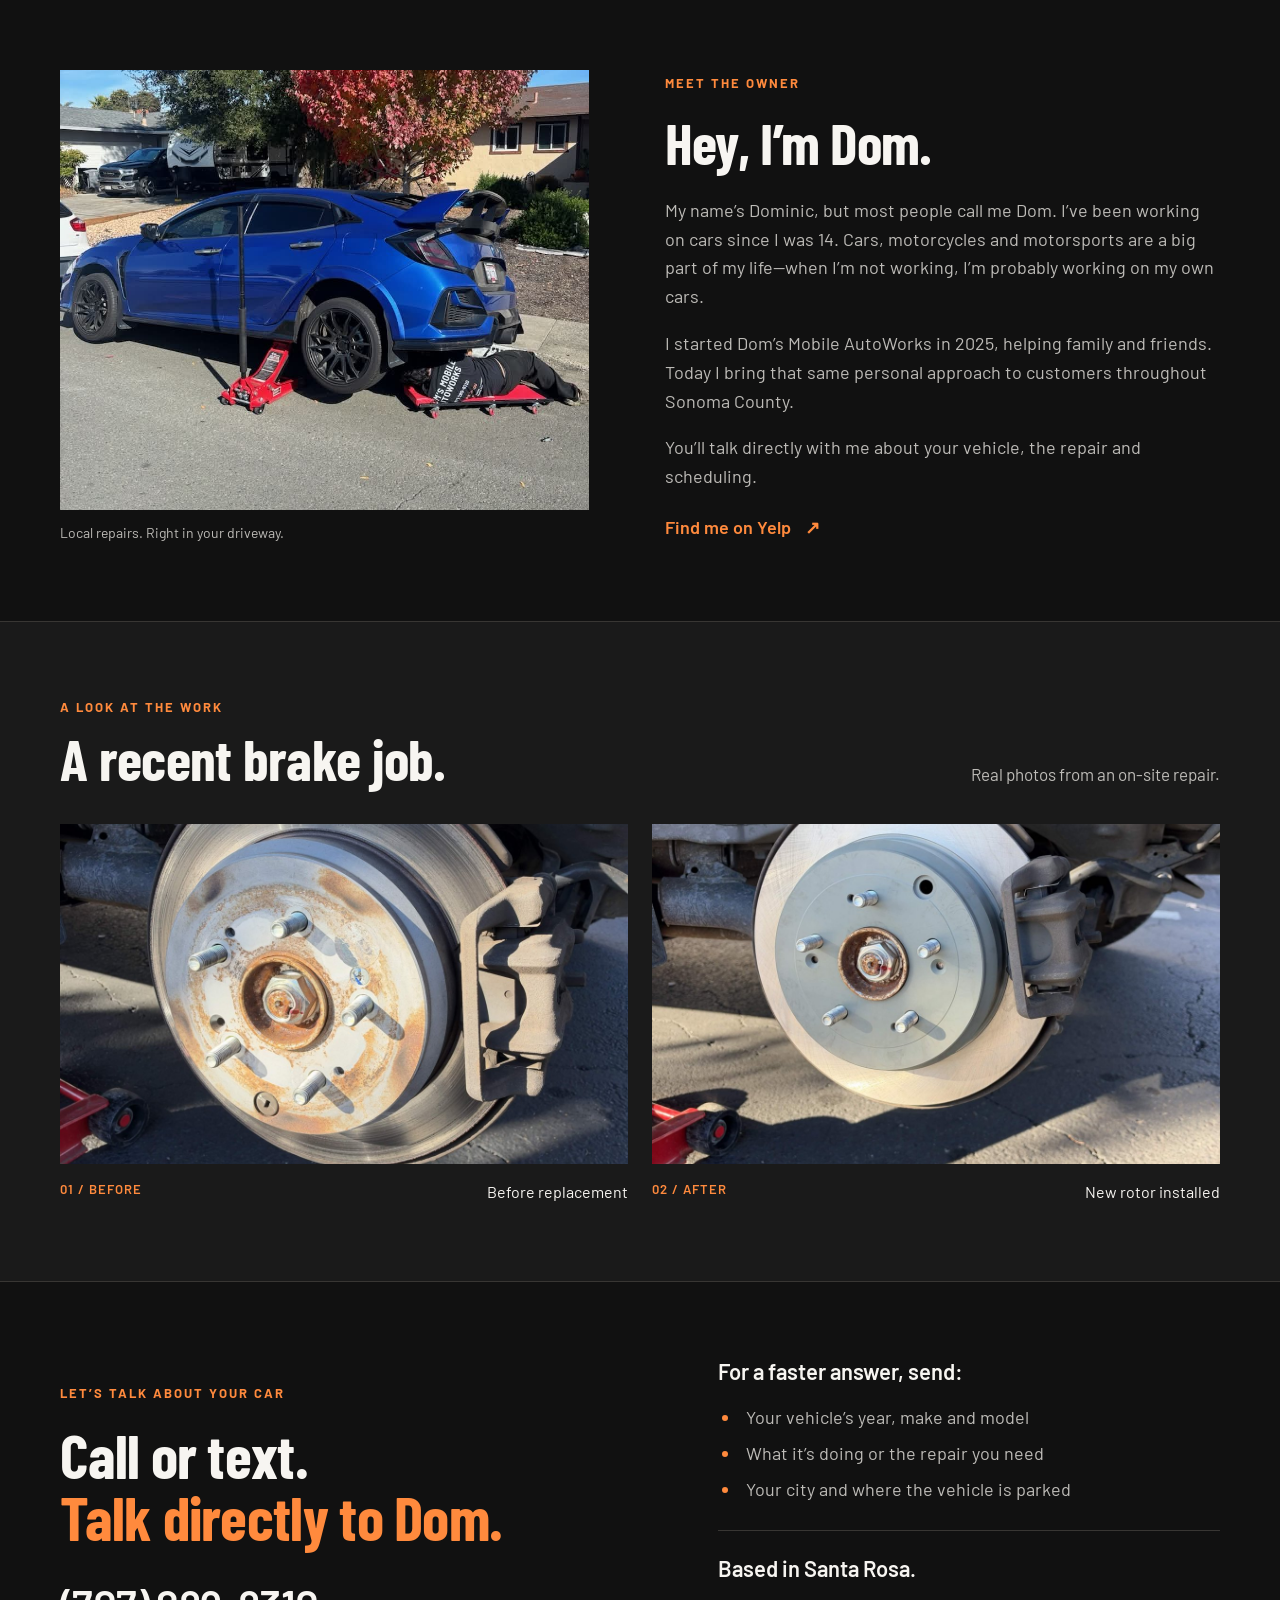
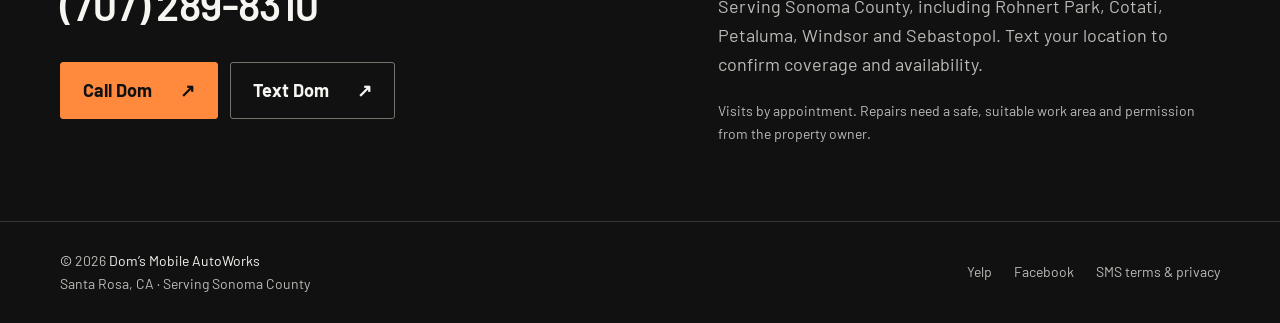
==== commit ab12fe6f: "Simplify website around mobile repairs and direct call or text" ====
--- a/index.html
+++ b/index.html
@@ -1,1325 +1,92 @@
 <!doctype html>
 <html lang="en">
 <head>
-  <meta charset="utf-8"/>
-  <meta name="viewport" content="width=device-width, initial-scale=1"/>
-  <title>Mobile Mechanic in Santa Rosa, CA | Dom's Mobile AutoWorks</title>
-  <meta name="description" content="Honest mobile mechanic serving Santa Rosa & Sonoma County. Oil changes, brakes, batteries, suspension & diagnostics — we come to you. Up-front pricing. Call (707) 289-8310."/>
-  <link rel="canonical" href="https://domsmobileautoworks.com/"/>
-  <meta name="robots" content="index, follow, max-image-preview:large"/>
-  <meta name="theme-color" content="#c8f135"/>
-
-  <!-- Geo targeting -->
-  <meta name="geo.region" content="US-CA"/>
-  <meta name="geo.placename" content="Santa Rosa"/>
-  <meta name="geo.position" content="38.4405;-122.7141"/>
-  <meta name="ICBM" content="38.4405, -122.7141"/>
-
-  <!-- Open Graph / social sharing -->
-  <meta property="og:type" content="website"/>
-  <meta property="og:site_name" content="Dom's Mobile AutoWorks"/>
-  <meta property="og:title" content="Mobile Mechanic in Santa Rosa, CA | Dom's Mobile AutoWorks"/>
-  <meta property="og:description" content="Honest mobile mechanic serving Santa Rosa & Sonoma County. Oil, brakes, batteries, suspension & diagnostics — we come to you. Up-front pricing."/>
-  <meta property="og:url" content="https://domsmobileautoworks.com/"/>
-  <meta property="og:image" content="https://domsmobileautoworks.com/photos/job1.jpg"/>
-  <meta property="og:image:alt" content="Dom's Mobile AutoWorks on-site auto repair"/>
-  <meta property="og:locale" content="en_US"/>
-
-  <!-- Twitter card -->
-  <meta name="twitter:card" content="summary_large_image"/>
-  <meta name="twitter:title" content="Mobile Mechanic in Santa Rosa, CA | Dom's Mobile AutoWorks"/>
-  <meta name="twitter:description" content="Honest mobile mechanic serving Santa Rosa & Sonoma County. We come to you — up-front pricing, no upsells."/>
-  <meta name="twitter:image" content="https://domsmobileautoworks.com/photos/job1.jpg"/>
-
+  <meta charset="utf-8">
+  <meta name="viewport" content="width=device-width, initial-scale=1">
+  <title>Mobile Mechanic in Santa Rosa | Dom’s Mobile AutoWorks</title>
+  <meta name="description" content="Mobile mechanic serving Santa Rosa and Sonoma County. Diagnostics, no-starts, brakes, batteries, cooling and suspension repairs at your location. Call or text Dom: (707) 289-8310.">
+  <link rel="canonical" href="https://domsmobileautoworks.com/">
+  <meta name="theme-color" content="#111111">
+  <meta name="robots" content="index, follow, max-image-preview:large">
+  <meta property="og:type" content="website">
+  <meta property="og:site_name" content="Dom’s Mobile AutoWorks">
+  <meta property="og:title" content="Car trouble? I’ll come to you. | Dom’s Mobile AutoWorks">
+  <meta property="og:description" content="Mobile diagnostics and repairs in Santa Rosa and Sonoma County. Call or text (707) 289-8310.">
+  <meta property="og:url" content="https://domsmobileautoworks.com/">
+  <meta property="og:image" content="https://domsmobileautoworks.com/photos/dom-at-work.jpg">
+  <meta property="og:image:alt" content="Dom working on a customer’s Honda at their location">
+  <meta name="twitter:card" content="summary_large_image">
   <link rel="preconnect" href="https://fonts.googleapis.com">
   <link rel="preconnect" href="https://fonts.gstatic.com" crossorigin>
-  <link href="https://fonts.googleapis.com/css2?family=Barlow+Condensed:wght@400;600;700;800;900&family=Barlow:wght@400;500;600&display=swap" rel="stylesheet">
-
-  <!-- Local Business Schema -->
+  <link href="https://fonts.googleapis.com/css2?family=Barlow+Condensed:wght@600;700;800&family=Barlow:wght@400;500;600;700&display=swap" rel="stylesheet">
+  <link rel="stylesheet" href="styles.css">
   <script type="application/ld+json">
   {
-    "@context":"https://schema.org",
-    "@type":"AutomotiveBusiness",
-    "@id":"https://domsmobileautoworks.com/#business",
-    "name":"Dom's Mobile AutoWorks",
-    "image":"https://domsmobileautoworks.com/photos/job1.jpg",
-    "logo":"https://domsmobileautoworks.com/photos/job1.jpg",
-    "url":"https://domsmobileautoworks.com",
-    "telephone":"+1-707-289-8310",
-    "email":"booking@domsmobileautoworks.com",
-    "priceRange":"$$",
-    "description":"Honest mobile mechanic serving Santa Rosa and Sonoma County. Oil changes, brakes, batteries, suspension, spark plugs, diagnostics and more — we come to you, with up-front pricing and no upsells.",
-    "address":{
-      "@type":"PostalAddress",
-      "addressLocality":"Santa Rosa",
-      "addressRegion":"CA",
-      "postalCode":"95401",
-      "addressCountry":"US"
-    },
-    "geo":{
-      "@type":"GeoCoordinates",
-      "latitude":38.4405,
-      "longitude":-122.7141
-    },
-    "areaServed":["Sonoma County","Santa Rosa","Rohnert Park","Cotati","Petaluma","Windsor","Sebastopol","Novato"],
-    "openingHoursSpecification":[{
-      "@type":"OpeningHoursSpecification",
-      "dayOfWeek":["Monday","Tuesday","Wednesday","Thursday","Friday","Saturday","Sunday"],
-      "opens":"07:00",
-      "closes":"19:00"
-    }],
-    "sameAs":[
-      "https://www.yelp.com/biz/doms-mobile-autoworks-santa-rosa",
-      "https://www.facebook.com/doms.mobile.auto.repairs"
-    ],
-    "hasOfferCatalog":{
-      "@type":"OfferCatalog",
-      "name":"Mobile Auto Services",
-      "itemListElement":[
-        {"@type":"Offer","itemOffered":{"@type":"Service","name":"Mobile Oil Change"}},
-        {"@type":"Offer","itemOffered":{"@type":"Service","name":"Brake Pad & Rotor Replacement"}},
-        {"@type":"Offer","itemOffered":{"@type":"Service","name":"Battery Testing & Replacement"}},
-        {"@type":"Offer","itemOffered":{"@type":"Service","name":"Suspension Repair"}},
-        {"@type":"Offer","itemOffered":{"@type":"Service","name":"Spark Plug Replacement"}},
-        {"@type":"Offer","itemOffered":{"@type":"Service","name":"Vehicle Diagnostics"}},
-        {"@type":"Offer","itemOffered":{"@type":"Service","name":"General Maintenance"}}
-      ]
-    }
+    "@context":"https://schema.org", "@type":"AutomotiveBusiness",
+    "@id":"https://domsmobileautoworks.com/#business", "name":"Dom’s Mobile AutoWorks",
+    "url":"https://domsmobileautoworks.com/", "telephone":"+17072898310",
+    "image":"https://domsmobileautoworks.com/photos/dom-at-work.jpg", "foundingDate":"2025",
+    "description":"Mobile automotive diagnostics and repairs at your location in Santa Rosa and Sonoma County.",
+    "address":{"@type":"PostalAddress","addressLocality":"Santa Rosa","addressRegion":"CA","addressCountry":"US"},
+    "areaServed":["Santa Rosa","Sonoma County","Rohnert Park","Cotati","Petaluma","Windsor","Sebastopol"],
+    "sameAs":["https://www.yelp.com/biz/doms-mobile-autoworks-santa-rosa","https://www.facebook.com/61595489049668"],
+    "hasOfferCatalog":{"@type":"OfferCatalog","name":"Mobile mechanic services","itemListElement":[
+      {"@type":"Offer","itemOffered":{"@type":"Service","name":"Vehicle diagnostics and no-start diagnosis"}},
+      {"@type":"Offer","itemOffered":{"@type":"Service","name":"Brake repair"}},
+      {"@type":"Offer","itemOffered":{"@type":"Service","name":"Battery, starter and alternator testing and replacement"}},
+      {"@type":"Offer","itemOffered":{"@type":"Service","name":"Cooling system repair"}},
+      {"@type":"Offer","itemOffered":{"@type":"Service","name":"Suspension and steering repair"}},
+      {"@type":"Offer","itemOffered":{"@type":"Service","name":"Tune-ups and maintenance"}},
+      {"@type":"Offer","itemOffered":{"@type":"Service","name":"Pre-purchase vehicle inspection"}}
+    ]}
   }
   </script>
-
-  <!-- FAQ Schema -->
-  <script type="application/ld+json">
-  {
-    "@context":"https://schema.org",
-    "@type":"FAQPage",
-    "mainEntity":[
-      {"@type":"Question","name":"How does parts pricing work?","acceptedAnswer":{"@type":"Answer","text":"If we source your parts, you pay exactly what we pay — no markup. You'll see a parts estimate alongside the labor quote before we show up. Prefer to supply your own OEM or OEM-spec parts? That's fine — we'll install them."}},
-      {"@type":"Question","name":"What areas do you cover?","acceptedAnswer":{"@type":"Answer","text":"We cover Sonoma County including Santa Rosa, Rohnert Park, Cotati, Sebastopol, Petaluma, Windsor, and Novato. Further out? Message us and we'll do our best to accommodate."}},
-      {"@type":"Question","name":"Do you work at apartments?","acceptedAnswer":{"@type":"Answer","text":"Yes, as long as the property permits on-site maintenance and there's enough flat space to work safely. Most surface lots and driveways work just fine."}},
-      {"@type":"Question","name":"What payment methods do you accept?","acceptedAnswer":{"@type":"Answer","text":"Card, Apple Pay, Venmo, Zelle, or cash — your choice. A text invoice is provided for every job."}},
-      {"@type":"Question","name":"Can you work on any vehicle?","acceptedAnswer":{"@type":"Answer","text":"Most domestic and Japanese makes are no problem. European vehicles and modified or performance builds may need a custom quote first. When in doubt, just ask and we'll let you know upfront."}},
-      {"@type":"Question","name":"How long does a typical job take?","acceptedAnswer":{"@type":"Answer","text":"An oil change runs 30–45 minutes. Brakes per axle usually take 45–75 minutes. Spark plugs 30–60 minutes depending on the engine layout. We'll give you a time window when you book."}}
-    ]
-  }
-  </script>
-
-  <style>
-    /* ===== RESET & BASE ===== */
-    *, *::before, *::after { box-sizing: border-box; margin: 0; padding: 0; }
-    html { scroll-behavior: smooth; }
-
-    :root {
-      --black:   #0a0a0a;
-      --steel:   #111418;
-      --panel:   #161b21;
-      --rim:     #1e252e;
-      --line:    rgba(255,255,255,.07);
-      --line2:   rgba(255,255,255,.13);
-      --white:   #f0f2f5;
-      --muted:   #7a8a9b;
-      --lime:    #c8f135;   /* main brand accent – hi-vis yellow-green */
-      --lime-dk: #9dbf1c;
-      --orange:  #ff6b2b;   /* secondary accent */
-      --max:     1140px;
-      --r: 6px;
-    }
-
-    body {
-      background: var(--black);
-      color: var(--white);
-      font-family: 'Barlow', sans-serif;
-      font-size: 16px;
-      line-height: 1.6;
-      overflow-x: hidden;
-    }
-
-    a { color: var(--lime); text-decoration: none; }
-    img { display: block; max-width: 100%; }
-
-    .container { max-width: var(--max); margin: 0 auto; padding: 0 24px; }
-
-    /* ===== TEXTURE OVERLAY ===== */
-    body::before {
-      content:'';
-      position:fixed; inset:0;
-      background-image: url("data:image/svg+xml,%3Csvg xmlns='http://www.w3.org/2000/svg' width='300' height='300'%3E%3Cfilter id='n'%3E%3CfeTurbulence type='fractalNoise' baseFrequency='0.75' numOctaves='4' stitchTiles='stitch'/%3E%3C/filter%3E%3Crect width='300' height='300' filter='url(%23n)' opacity='0.035'/%3E%3C/svg%3E");
-      pointer-events: none;
-      z-index: 999;
-      opacity: .5;
-    }
-
-    /* ===== TYPOGRAPHY ===== */
-    .display { font-family: 'Barlow Condensed', sans-serif; font-weight: 900; text-transform: uppercase; letter-spacing: -.5px; }
-    .label { font-family: 'Barlow Condensed', sans-serif; font-weight: 700; text-transform: uppercase; letter-spacing: 2px; font-size: 11px; color: var(--muted); }
-
-    /* ===== NAV ===== */
-    nav {
-      position: sticky; top: 0; z-index: 100;
-      border-bottom: 1px solid var(--line);
-      background: rgba(10,10,10,.88);
-      backdrop-filter: blur(14px);
-      -webkit-backdrop-filter: blur(14px);
-    }
-    .nav-inner {
-      display: flex; align-items: center; justify-content: space-between;
-      height: 64px;
-    }
-    .nav-logo {
-      display: flex; align-items: center; gap: 10px;
-    }
-    .nav-icon {
-      width: 36px; height: 36px; border-radius: 4px;
-      background: var(--lime);
-      display: grid; place-items: center;
-    }
-    .nav-icon svg { width: 20px; height: 20px; }
-    .nav-name {
-      font-family: 'Barlow Condensed', sans-serif;
-      font-weight: 800; font-size: 18px; text-transform: uppercase;
-      letter-spacing: .5px; color: var(--white);
-    }
-    .nav-links { display: flex; align-items: center; gap: 6px; }
-    .nav-links a {
-      color: var(--muted); font-size: 14px; font-weight: 500;
-      padding: 6px 12px; border-radius: 4px; transition: color .2s;
-    }
-    .nav-links a:hover { color: var(--white); }
-    .nav-cta {
-      display: flex; align-items: center; gap: 8px;
-    }
-    .btn-primary {
-      display: inline-flex; align-items: center; gap: 8px;
-      padding: 11px 20px; border-radius: var(--r);
-      background: var(--lime); color: var(--black);
-      font-family: 'Barlow Condensed', sans-serif;
-      font-weight: 800; font-size: 15px; text-transform: uppercase;
-      letter-spacing: .5px; border: none; cursor: pointer;
-      transition: background .2s, transform .1s;
-      white-space: nowrap;
-    }
-    .btn-primary:hover { background: #d8ff50; }
-    .btn-primary:active { transform: scale(.97); }
-    .btn-ghost {
-      display: inline-flex; align-items: center; gap: 8px;
-      padding: 11px 20px; border-radius: var(--r);
-      background: transparent; color: var(--white);
-      font-family: 'Barlow Condensed', sans-serif;
-      font-weight: 700; font-size: 15px; text-transform: uppercase;
-      letter-spacing: .5px; border: 1px solid var(--line2); cursor: pointer;
-      transition: background .2s, border-color .2s;
-      white-space: nowrap;
-    }
-    .btn-ghost:hover { background: var(--rim); border-color: rgba(255,255,255,.25); }
-    .btn-orange {
-      background: var(--orange); color: #fff;
-    }
-    .btn-orange:hover { background: #ff8550; }
-
-    /* ===== HERO ===== */
-    .hero {
-      position: relative; overflow: hidden;
-      padding: 90px 0 80px;
-      background:
-        radial-gradient(ellipse 80% 60% at 65% -10%, rgba(200,241,53,.12), transparent),
-        radial-gradient(ellipse 60% 60% at 0% 80%, rgba(255,107,43,.08), transparent),
-        var(--black);
-    }
-    /* diagonal rule */
-    .hero::after {
-      content: '';
-      position: absolute; bottom: -1px; left: 0; right: 0; height: 60px;
-      background: var(--steel);
-      clip-path: polygon(0 100%, 100% 0, 100% 100%);
-    }
-    /* large ghosted text */
-    .hero-ghost {
-      position: absolute; top: -10px; right: -20px;
-      font-family: 'Barlow Condensed', sans-serif;
-      font-weight: 900; font-size: clamp(120px, 18vw, 240px);
-      text-transform: uppercase; letter-spacing: -4px;
-      color: rgba(255,255,255,.025);
-      user-select: none; pointer-events: none; line-height: 1;
-    }
-    .hero-grid {
-      display: grid; grid-template-columns: 1fr 420px; gap: 48px; align-items: center;
-      position: relative; z-index: 1;
-    }
-    .hero-eyebrow {
-      display: flex; align-items: center; gap: 10px; margin-bottom: 18px;
-    }
-    .hero-eyebrow .dot {
-      width: 8px; height: 8px; border-radius: 50%; background: var(--lime);
-      box-shadow: 0 0 10px var(--lime);
-      animation: pulse 2s infinite;
-    }
-    @keyframes pulse {
-      0%,100% { opacity: 1; transform: scale(1); }
-      50% { opacity: .6; transform: scale(.85); }
-    }
-    .hero-eyebrow span { font-family: 'Barlow Condensed', sans-serif; font-weight: 700; font-size: 13px; text-transform: uppercase; letter-spacing: 2px; color: var(--lime); }
-    .hero h1 {
-      font-family: 'Barlow Condensed', sans-serif;
-      font-weight: 900; font-size: clamp(52px, 7vw, 88px);
-      text-transform: uppercase; line-height: .95;
-      letter-spacing: -1px; color: var(--white);
-      margin-bottom: 20px;
-    }
-    .hero h1 em { font-style: normal; color: var(--lime); }
-    .hero-sub {
-      font-size: 17px; color: var(--muted); max-width: 520px; margin-bottom: 32px; line-height: 1.7;
-    }
-    .hero-sub strong { color: var(--white); }
-    .hero-actions { display: flex; gap: 12px; flex-wrap: wrap; margin-bottom: 36px; }
-    .hero-trust { display: flex; gap: 20px; flex-wrap: wrap; }
-    .trust-item { display: flex; align-items: center; gap: 8px; }
-    .trust-icon { color: var(--lime); font-size: 16px; }
-    .trust-item span { font-size: 13px; color: var(--muted); font-weight: 500; }
-
-    /* hero card */
-    .hero-card {
-      background: var(--panel);
-      border: 1px solid var(--line2);
-      border-radius: 10px;
-      overflow: hidden;
-      box-shadow: 0 30px 60px rgba(0,0,0,.5);
-    }
-    .hero-card-header {
-      background: var(--lime);
-      padding: 14px 20px;
-      display: flex; align-items: center; justify-content: space-between;
-    }
-    .hero-card-header .title {
-      font-family: 'Barlow Condensed', sans-serif;
-      font-weight: 900; font-size: 17px; text-transform: uppercase;
-      color: var(--black); letter-spacing: .5px;
-    }
-    .hero-card-header .status {
-      font-family: 'Barlow Condensed', sans-serif;
-      font-weight: 700; font-size: 12px; text-transform: uppercase;
-      background: rgba(0,0,0,.2); color: var(--black);
-      padding: 4px 10px; border-radius: 3px; letter-spacing: 1px;
-    }
-    .hero-card-body { padding: 20px; }
-    .service-row {
-      display: flex; justify-content: space-between; align-items: center;
-      padding: 12px 0;
-      border-bottom: 1px solid var(--line);
-    }
-    .service-row:last-child { border-bottom: none; }
-    .service-row .sname { font-weight: 600; font-size: 15px; color: var(--white); }
-    .service-row .sdesc { font-size: 12px; color: var(--muted); margin-top: 2px; }
-    .service-row .sprice {
-      font-family: 'Barlow Condensed', sans-serif;
-      font-weight: 800; font-size: 20px; color: var(--lime); white-space: nowrap;
-    }
-    .hero-card-footer {
-      background: var(--rim); padding: 14px 20px;
-      display: flex; align-items: center; gap: 10px;
-    }
-    .hero-card-footer .info { font-size: 12px; color: var(--muted); line-height: 1.5; }
-    .hero-card-footer .info strong { color: var(--white); }
-
-    /* ===== MARQUEE STRIP ===== */
-    .marquee-strip {
-      background: var(--lime); overflow: hidden;
-      padding: 10px 0;
-      position: relative; z-index: 2;
-    }
-    .marquee-track {
-      display: flex; gap: 0; white-space: nowrap;
-      animation: marquee 28s linear infinite;
-    }
-    @keyframes marquee {
-      from { transform: translateX(0); }
-      to { transform: translateX(-50%); }
-    }
-    .marquee-item {
-      display: inline-flex; align-items: center; gap: 12px;
-      font-family: 'Barlow Condensed', sans-serif;
-      font-weight: 800; font-size: 14px; text-transform: uppercase;
-      letter-spacing: 1px; color: var(--black);
-      padding: 0 24px;
-    }
-    .marquee-sep { opacity: .4; }
-
-    /* ===== SECTION HEADINGS ===== */
-    .section-wrap { padding: 80px 0; }
-    .section-eyebrow {
-      display: flex; align-items: center; gap: 12px; margin-bottom: 12px;
-    }
-    .section-eyebrow::before {
-      content:''; display:block; width:28px; height:3px;
-      background: var(--lime); border-radius: 2px;
-    }
-    .section-eyebrow span {
-      font-family: 'Barlow Condensed', sans-serif; font-weight: 700;
-      font-size: 12px; text-transform: uppercase; letter-spacing: 2px;
-      color: var(--lime);
-    }
-    .section-h {
-      font-family: 'Barlow Condensed', sans-serif;
-      font-weight: 900; font-size: clamp(34px, 5vw, 52px);
-      text-transform: uppercase; line-height: 1; margin-bottom: 10px;
-    }
-    .section-sub { color: var(--muted); font-size: 16px; max-width: 560px; }
-
-    /* ===== SERVICES ===== */
-    #services { background: var(--steel); }
-    .services-grid {
-      display: grid; grid-template-columns: repeat(3, 1fr); gap: 2px;
-      margin-top: 40px; border: 2px solid var(--rim);
-      border-radius: 10px; overflow: hidden;
-    }
-    .svc-tile {
-      background: var(--panel); padding: 28px 26px;
-      border-right: 2px solid var(--rim);
-      border-bottom: 2px solid var(--rim);
-      position: relative; overflow: hidden;
-      transition: background .2s;
-    }
-    .svc-tile:hover { background: #1a2028; }
-    .svc-tile::before {
-      content: '';
-      position: absolute; top: 0; left: 0; right: 0; height: 3px;
-      background: var(--lime); transform: scaleX(0); transform-origin: left;
-      transition: transform .3s ease;
-    }
-    .svc-tile:hover::before { transform: scaleX(1); }
-    .svc-num {
-      font-family: 'Barlow Condensed', sans-serif;
-      font-weight: 900; font-size: 52px; line-height: 1;
-      color: rgba(255,255,255,.04); position: absolute;
-      top: 12px; right: 16px; pointer-events: none; user-select: none;
-    }
-    .svc-icon { font-size: 28px; margin-bottom: 12px; }
-    .svc-name {
-      font-family: 'Barlow Condensed', sans-serif;
-      font-weight: 800; font-size: 22px; text-transform: uppercase;
-      line-height: 1.1; margin-bottom: 8px; color: var(--white);
-    }
-    .svc-desc { font-size: 14px; color: var(--muted); line-height: 1.6; margin-bottom: 16px; }
-    .svc-price {
-      font-family: 'Barlow Condensed', sans-serif;
-      font-weight: 900; font-size: 26px; color: var(--lime);
-    }
-    .svc-price sub { font-size: 13px; font-weight: 600; color: var(--muted); font-family: 'Barlow', sans-serif; }
-
-    /* ===== ESTIMATOR ===== */
-    #estimate { background: var(--black); }
-    .est-layout {
-      display: grid; grid-template-columns: 1fr 360px; gap: 24px; margin-top: 40px;
-    }
-    .est-panel {
-      background: var(--panel); border: 1px solid var(--line2);
-      border-radius: 10px; overflow: hidden;
-    }
-    .est-panel-header {
-      background: var(--rim); padding: 16px 22px;
-      border-bottom: 1px solid var(--line2);
-      display: flex; align-items: center; justify-content: space-between;
-    }
-    .est-panel-title {
-      font-family: 'Barlow Condensed', sans-serif;
-      font-weight: 800; font-size: 16px; text-transform: uppercase;
-      letter-spacing: .5px;
-    }
-    .est-panel-body { padding: 6px 0; }
-    .est-row {
-      display: grid; grid-template-columns: 1fr auto;
-      align-items: center; gap: 12px;
-      padding: 13px 22px;
-      border-bottom: 1px solid var(--line);
-      transition: background .15s;
-    }
-    .est-row:last-child { border-bottom: none; }
-    .est-row:hover { background: rgba(255,255,255,.02); }
-    .est-row-left label {
-      display: flex; align-items: center; gap: 10px; cursor: pointer;
-    }
-    .est-cb {
-      width: 18px; height: 18px; border-radius: 3px;
-      border: 1.5px solid var(--line2); background: transparent;
-      appearance: none; -webkit-appearance: none; cursor: pointer;
-      flex-shrink: 0; position: relative; transition: background .15s, border-color .15s;
-    }
-    .est-cb:checked { background: var(--lime); border-color: var(--lime); }
-    .est-cb:checked::after {
-      content: ''; position: absolute; top: 2px; left: 5px;
-      width: 5px; height: 9px; border: 2px solid var(--black);
-      border-top: none; border-left: none; transform: rotate(45deg);
-    }
-    .est-row-left .ename { font-size: 15px; font-weight: 600; color: var(--white); }
-    .est-row-left .edesc { font-size: 12px; color: var(--muted); margin-top: 1px; padding-left: 28px; }
-    .est-row-right { display: flex; align-items: center; gap: 10px; }
-    .est-price-tag {
-      font-family: 'Barlow Condensed', sans-serif;
-      font-weight: 800; font-size: 18px; color: var(--lime);
-      white-space: nowrap;
-    }
-    select.est-sel {
-      background: var(--rim); border: 1px solid var(--line2);
-      color: var(--white); font-size: 13px;
-      padding: 5px 8px; border-radius: 4px; cursor: pointer;
-    }
-    select.est-sel:disabled { opacity: .35; cursor: not-allowed; }
-
-    /* parts toggle */
-    .parts-row { padding: 16px 22px; background: var(--rim); border-top: 1px solid var(--line2); }
-    .parts-row .parts-label { font-size: 12px; font-weight: 700; text-transform: uppercase; letter-spacing: 1px; color: var(--muted); margin-bottom: 10px; }
-    .parts-pills { display: flex; gap: 8px; }
-    .parts-pill { position: relative; }
-    .parts-pill input { position: absolute; opacity: 0; width: 0; height: 0; }
-    .parts-pill span {
-      display: block; padding: 9px 16px; border-radius: 4px;
-      border: 1.5px solid var(--line2); background: transparent;
-      font-family: 'Barlow Condensed', sans-serif;
-      font-weight: 700; font-size: 14px; text-transform: uppercase;
-      letter-spacing: .5px; color: var(--muted); cursor: pointer;
-      transition: all .15s;
-    }
-    .parts-pill:hover span { border-color: rgba(255,255,255,.3); color: var(--white); }
-    .parts-pill input:checked + span { background: var(--lime); border-color: var(--lime); color: var(--black); }
-
-    /* total */
-    .est-total-row {
-      display: flex; align-items: center; justify-content: space-between;
-      padding: 16px 22px; background: var(--black);
-      border-top: 2px solid var(--lime);
-    }
-    .est-total-label {
-      font-family: 'Barlow Condensed', sans-serif;
-      font-weight: 700; font-size: 12px; text-transform: uppercase;
-      letter-spacing: 2px; color: var(--muted);
-    }
-    .est-total-value {
-      font-family: 'Barlow Condensed', sans-serif;
-      font-weight: 900; font-size: 36px; color: var(--lime);
-    }
-    .est-total-sub { font-size: 12px; color: var(--muted); }
-    .est-actions { padding: 16px 22px; display: flex; gap: 10px; }
-
-    /* summary card */
-    .est-summary {
-      background: var(--panel); border: 1px solid var(--line2);
-      border-radius: 10px; padding: 24px; display: flex;
-      flex-direction: column; gap: 20px;
-      position: sticky; top: 84px;
-    }
-    .est-summary .sum-title {
-      font-family: 'Barlow Condensed', sans-serif;
-      font-weight: 900; font-size: 22px; text-transform: uppercase;
-    }
-    .sum-line { display: flex; justify-content: space-between; font-size: 14px; padding: 7px 0; border-bottom: 1px solid var(--line); }
-    .sum-line:last-child { border-bottom: none; }
-    .sum-line .sk { color: var(--muted); }
-    .sum-line .sv { font-weight: 600; }
-    .sum-empty { font-size: 13px; color: var(--muted); font-style: italic; }
-    #sum-note { font-size: 12px; color: var(--muted); line-height: 1.6; border-top: 1px solid var(--line2); padding-top: 14px; }
-
-    /* ===== WHY US ===== */
-    #why { background: var(--steel); }
-    .why-grid { display: grid; grid-template-columns: repeat(4, 1fr); gap: 2px; margin-top: 40px; }
-    .why-tile {
-      background: var(--panel); padding: 28px 22px;
-      border: 1px solid var(--rim); border-radius: 4px;
-      position: relative; overflow: hidden;
-    }
-    .why-num {
-      font-family: 'Barlow Condensed', sans-serif; font-weight: 900;
-      font-size: 64px; color: rgba(200,241,53,.06);
-      position: absolute; top: -8px; right: 10px;
-      line-height: 1; pointer-events: none; user-select: none;
-    }
-    .why-icon { font-size: 30px; margin-bottom: 14px; }
-    .why-title {
-      font-family: 'Barlow Condensed', sans-serif;
-      font-weight: 800; font-size: 20px; text-transform: uppercase;
-      margin-bottom: 8px; color: var(--white);
-    }
-    .why-text { font-size: 14px; color: var(--muted); line-height: 1.65; }
-
-    /* ===== REVIEWS ===== */
-    #reviews { background: var(--black); }
-    .reviews-grid { display: grid; grid-template-columns: repeat(3, 1fr); gap: 16px; margin-top: 40px; }
-    .review-card {
-      background: var(--panel); border: 1px solid var(--line2);
-      border-radius: 10px; padding: 24px;
-      position: relative; overflow: hidden;
-    }
-    .review-card::before {
-      content: '"'; position: absolute; top: -10px; right: 14px;
-      font-size: 110px; line-height: 1; font-family: Georgia, serif;
-      color: rgba(200,241,53,.06); pointer-events: none;
-    }
-    .review-stars { color: var(--lime); font-size: 16px; letter-spacing: 2px; margin-bottom: 12px; }
-    .review-text { font-size: 15px; color: var(--white); line-height: 1.7; margin-bottom: 16px; }
-    .review-author { font-size: 13px; color: var(--muted); font-weight: 600; }
-    .review-author strong { color: var(--lime); }
-
-    /* ===== BOOK ===== */
-    #book { background: var(--steel); }
-    .book-grid { display: grid; grid-template-columns: 1.15fr .85fr; gap: 24px; margin-top: 40px; }
-    .book-choice {
-      background: var(--panel); border: 1px solid var(--line2);
-      border-radius: 10px; overflow: hidden;
-      transition: border-color .2s, transform .2s;
-    }
-    .book-choice:hover { border-color: var(--lime); transform: translateY(-3px); }
-    .book-choice-header {
-      padding: 20px 24px; border-bottom: 1px solid var(--line);
-    }
-    .book-choice-header.accent-lime { border-top: 3px solid var(--lime); }
-    .book-choice-header.accent-orange { border-top: 3px solid var(--orange); }
-    .book-choice-type {
-      font-family: 'Barlow Condensed', sans-serif;
-      font-weight: 700; font-size: 11px; text-transform: uppercase;
-      letter-spacing: 2px; color: var(--muted); margin-bottom: 4px;
-    }
-    .book-choice-name {
-      font-family: 'Barlow Condensed', sans-serif;
-      font-weight: 900; font-size: 26px; text-transform: uppercase;
-      color: var(--white);
-    }
-    .book-choice-body { padding: 20px 24px; }
-    .book-choice-body p { font-size: 14px; color: var(--muted); margin-bottom: 18px; line-height: 1.65; }
-    .book-note { font-size: 12px; color: var(--muted); margin-top: 10px; }
-
-    /* contact sidebar */
-    .book-contact {
-      background: var(--black); border: 1px solid var(--line2);
-      border-radius: 10px; padding: 28px; display: flex;
-      flex-direction: column; gap: 16px; justify-content: center;
-    }
-    .book-contact .bc-label {
-      font-family: 'Barlow Condensed', sans-serif; font-weight: 700;
-      font-size: 12px; text-transform: uppercase; letter-spacing: 2px;
-      color: var(--muted);
-    }
-    .book-contact .bc-h {
-      font-family: 'Barlow Condensed', sans-serif; font-weight: 900;
-      font-size: 32px; text-transform: uppercase; line-height: 1.1;
-      color: var(--white);
-    }
-    .bc-divider { height: 1px; background: var(--line2); }
-    .bc-row { display: flex; align-items: center; gap: 14px; }
-    .bc-icon {
-      width: 42px; height: 42px; border-radius: 6px;
-      background: var(--rim); display: grid; place-items: center;
-      font-size: 20px; flex-shrink: 0;
-    }
-    .bc-text .bc-type { font-size: 11px; text-transform: uppercase; letter-spacing: 1px; color: var(--muted); font-weight: 700; }
-    .bc-text .bc-val { font-size: 16px; font-weight: 700; color: var(--white); }
-    .bc-text .bc-val a { color: var(--white); }
-    .bc-text .bc-val a:hover { color: var(--lime); }
-
-    /* ===== FAQ ===== */
-    #faq { background: var(--black); }
-    .faq-grid { display: grid; grid-template-columns: 1fr 1fr; gap: 14px; margin-top: 40px; }
-    details.faq-item {
-      background: var(--panel); border: 1px solid var(--line2);
-      border-radius: 8px; overflow: hidden;
-      transition: border-color .2s;
-    }
-    details.faq-item[open] { border-color: rgba(200,241,53,.35); }
-    details.faq-item summary {
-      padding: 18px 20px; cursor: pointer;
-      font-family: 'Barlow Condensed', sans-serif;
-      font-weight: 700; font-size: 17px; text-transform: uppercase;
-      letter-spacing: .3px; list-style: none; color: var(--white);
-      display: flex; align-items: center; justify-content: space-between;
-    }
-    details.faq-item summary::-webkit-details-marker { display: none; }
-    details.faq-item summary::after {
-      content: '+'; font-size: 22px; color: var(--lime);
-      font-family: 'Barlow Condensed', sans-serif; font-weight: 900;
-      flex-shrink: 0; transition: transform .2s;
-    }
-    details.faq-item[open] summary::after { transform: rotate(45deg); }
-    .faq-ans { padding: 0 20px 18px; font-size: 14px; color: var(--muted); line-height: 1.7; }
-
-    /* ===== FOOTER ===== */
-    footer {
-      background: var(--steel); border-top: 1px solid var(--line);
-      padding: 50px 0 40px;
-    }
-    .footer-inner {
-      display: flex; justify-content: space-between; align-items: flex-start;
-      gap: 32px; flex-wrap: wrap;
-    }
-    .footer-brand .fn {
-      font-family: 'Barlow Condensed', sans-serif;
-      font-weight: 900; font-size: 22px; text-transform: uppercase;
-      color: var(--white); margin-bottom: 6px;
-    }
-    .footer-brand .ft { font-size: 13px; color: var(--muted); line-height: 1.6; max-width: 300px; }
-    .footer-links { display: flex; gap: 20px; flex-wrap: wrap; align-items: center; }
-    .footer-links a { font-size: 13px; color: var(--muted); transition: color .2s; }
-    .footer-links a:hover { color: var(--white); }
-    .footer-copy { font-size: 12px; color: var(--muted); margin-top: 28px; padding-top: 20px; border-top: 1px solid var(--line); }
-
-    /* ===== STICKY CTA BAR ===== */
-    .cta-bar {
-      position: fixed; bottom: 14px; left: 50%; transform: translateX(-50%);
-      width: min(640px, 92%);
-      background: rgba(22,27,33,.95);
-      border: 1px solid var(--line2);
-      backdrop-filter: blur(16px);
-      border-radius: 12px;
-      box-shadow: 0 20px 50px rgba(0,0,0,.6);
-      padding: 12px 14px;
-      display: flex; align-items: center; gap: 12px;
-      z-index: 200;
-    }
-    .cta-bar .cb-text { flex: 1; }
-    .cta-bar .cbt { font-family: 'Barlow Condensed', sans-serif; font-weight: 800; font-size: 16px; text-transform: uppercase; }
-    .cta-bar .cbs { font-size: 12px; color: var(--muted); }
-    .cta-bar .cta-bar-btns { display: flex; gap: 8px; }
-
-    /* ===== RESPONSIVE ===== */
-    @media (max-width: 980px) {
-      .hero-grid { grid-template-columns: 1fr; }
-      .hero-card { display: none; }
-      .services-grid { grid-template-columns: 1fr 1fr; }
-      .est-layout { grid-template-columns: 1fr; }
-      .est-summary { position: static; }
-      .why-grid { grid-template-columns: 1fr 1fr; }
-      .reviews-grid { grid-template-columns: 1fr; }
-      .book-grid { grid-template-columns: 1fr; }
-      .faq-grid { grid-template-columns: 1fr; }
-      .nav-links { display: none; }
-      .hero-ghost { display: none; }
-    }
-    @media (max-width: 600px) {
-      .services-grid { grid-template-columns: 1fr; }
-      .why-grid { grid-template-columns: 1fr; }
-      .hero-actions { flex-direction: column; }
-      .cta-bar .cta-bar-btns { flex-direction: column; gap: 6px; }
-      .cta-bar { flex-wrap: wrap; }
-    }
-
-    /* ===== SCROLL REVEAL ===== */
-    .reveal { opacity: 0; transform: translateY(24px); transition: opacity .55s ease, transform .55s ease; }
-    .reveal.visible { opacity: 1; transform: translateY(0); }
-    .reveal-delay-1 { transition-delay: .1s; }
-    .reveal-delay-2 { transition-delay: .2s; }
-    .reveal-delay-3 { transition-delay: .3s; }
-    .reveal-delay-4 { transition-delay: .4s; }
-  </style>
 </head>
 <body>
-
-<!-- NAV -->
-<nav>
-  <div class="container nav-inner">
-    <div class="nav-logo">
-      <div class="nav-icon">
-        <svg viewBox="0 0 24 24" fill="none" stroke="#0a0a0a" stroke-width="2.5" stroke-linecap="round" stroke-linejoin="round">
-          <path d="M14.7 6.3a4.5 4.5 0 0 1 6 6l-6.9 6.9a3 3 0 0 1-4.2 0l-2.5-2.5a3 3 0 0 1 0-4.2z"/>
-          <path d="M13 7l4 4"/>
-        </svg>
+  <a class="skip-link" href="#main">Skip to content</a>
+  <header class="site-header"><div class="container nav">
+    <a class="brand" href="/" aria-label="Dom’s Mobile AutoWorks home"><span>DOM’S</span><span>MOBILE AUTOWORKS</span></a>
+    <nav aria-label="Main navigation"><a href="#services">Services</a><a href="#about">Meet Dom</a><a href="#work">Recent work</a></nav>
+    <a class="header-call" href="tel:+17072898310">(707) 289-8310 <span aria-hidden="true">↗</span></a>
+  </div></header>
+  <main id="main">
+    <section class="hero container" aria-labelledby="hero-title">
+      <div class="hero-copy">
+        <p class="eyebrow"><span class="short-line" aria-hidden="true"></span>SANTA ROSA &amp; SONOMA COUNTY</p>
+        <h1 id="hero-title">Car trouble?<br><span>I’ll come to you.</span></h1>
+        <p class="intro">I’m Dom, your local mobile mechanic. Diagnostics, brakes and repairs at your home, workplace or wherever your vehicle is parked.</p>
+        <div class="actions"><a class="button primary" href="tel:+17072898310">Call Dom <span aria-hidden="true">↗</span></a><a class="button secondary" href="sms:+17072898310">Text Dom <span aria-hidden="true">↗</span></a></div>
+        <p class="hero-note">Tell me what’s going on. We’ll talk through the next step.</p>
       </div>
-      <span class="nav-name">Dom's Mobile AutoWorks</span>
-    </div>
-    <div class="nav-links">
-      <a href="#services">Services</a>
-      <a href="#estimate">Estimate</a>
-      <a href="#reviews">Reviews</a>
-      <a href="#faq">FAQ</a>
-    </div>
-    <div class="nav-cta">
-      <a class="btn-primary" href="#book">Book a Visit</a>
-    </div>
-  </div>
-</nav>
-
-<!-- HERO -->
-<section class="hero">
-  <div class="hero-ghost" aria-hidden="true">WRENCH</div>
-  <div class="container hero-grid">
-    <div>
-      <div class="hero-eyebrow">
-        <div class="dot"></div>
-        <span>Sonoma County's Mobile Mechanic</span>
+      <figure class="hero-photo"><img src="photos/dom-at-work.jpg" alt="Dom in his Mobile AutoWorks shirt working on a customer’s Honda brakes" width="1200" height="1600" fetchpriority="high"><figcaption><span>DOM’S MOBILE AUTOWORKS</span><span>We come to you.</span></figcaption></figure>
+    </section>
+    <section class="section services" id="services" aria-labelledby="services-title"><div class="container">
+      <div class="section-heading"><div><p class="eyebrow">WHAT I CAN HELP WITH</p><h2 id="services-title">Let’s get you moving.</h2></div><p>Car won’t start? Brakes making noise?<br>Call or text with your vehicle and symptoms.</p></div>
+      <div class="service-list">
+        <article><span class="service-number" aria-hidden="true">01</span><div><h3>Diagnostics &amp; no-starts</h3><p>Check engine lights, starting problems and electrical diagnosis.</p></div></article>
+        <article><span class="service-number" aria-hidden="true">02</span><div><h3>Brakes</h3><p>Brake inspections, pads and rotors, and diagnosis of noise or vibration.</p></div></article>
+        <article><span class="service-number" aria-hidden="true">03</span><div><h3>Starting &amp; charging</h3><p>Battery, starter and alternator testing and replacement.</p></div></article>
+        <article><span class="service-number" aria-hidden="true">04</span><div><h3>Cooling systems</h3><p>Coolant leaks, overheating, water pumps and thermostats.</p></div></article>
+        <article><span class="service-number" aria-hidden="true">05</span><div><h3>Suspension &amp; steering</h3><p>Shocks, struts, control arms and other suspension repairs.</p></div></article>
+        <article><span class="service-number" aria-hidden="true">06</span><div><h3>Tune-ups &amp; inspections</h3><p>Spark plugs, oil changes, routine maintenance and pre-purchase inspections.</p></div></article>
       </div>
-      <h1>
-        We come<br>
-        to <em>your</em><br>
-        driveway.
-      </h1>
-      <p class="hero-sub">
-        Oil changes, brakes, suspension, batteries, spark plugs, and more—done on-site.
-        <strong>No shop. No upsells. No bull.</strong>
-      </p>
-      <div class="hero-actions">
-        <a class="btn-primary" href="tel:+17072898310">
-          <svg width="16" height="16" viewBox="0 0 24 24" fill="none" stroke="currentColor" stroke-width="2.5" stroke-linecap="round" stroke-linejoin="round"><path d="M22 16.92v3a2 2 0 0 1-2.18 2 19.79 19.79 0 0 1-8.63-3.07A19.5 19.5 0 0 1 4.69 12 19.79 19.79 0 0 1 1.61 3.39 2 2 0 0 1 3.6 1.21h3a2 2 0 0 1 2 1.72c.127.96.361 1.903.7 2.81a2 2 0 0 1-.45 2.11L7.91 8.91a16 16 0 0 0 6 6l.92-.92a2 2 0 0 1 2.11-.45 12.84 12.84 0 0 0 2.81.7A2 2 0 0 1 22 16.92z"/></svg>
-          (707) 289-8310
-        </a>
-        <a class="btn-ghost" href="#estimate">Get a Quick Estimate</a>
-      </div>
-      <div class="hero-trust">
-        <div class="trust-item"><span class="trust-icon">✓</span><span>Insured &amp; on-site</span></div>
-        <div class="trust-item"><span class="trust-icon">✓</span><span>Up-front pricing</span></div>
-        <div class="trust-item"><span class="trust-icon">✓</span><span>Same-week bookings</span></div>
-        <div class="trust-item"><span class="trust-icon">✓</span><span>Zero hidden fees</span></div>
-      </div>
-    </div>
-
-    <!-- pricing card -->
-    <div class="hero-card">
-      <div class="hero-card-header">
-        <span class="title">Today's Rates — Labor</span>
-        <span class="status">Parts Extra</span>
-      </div>
-      <div class="hero-card-body">
-        <div class="service-row">
-          <div><div class="sname">Oil Change (Full-Synthetic)</div><div class="sdesc">Filter, drain washer, fluids top-off</div></div>
-          <div class="sprice">$89+</div>
-        </div>
-        <div class="service-row">
-          <div><div class="sname">Brake Pads &amp; Rotors</div><div class="sdesc">Per axle, torqued to spec, bedded</div></div>
-          <div class="sprice">$69+</div>
-        </div>
-        <div class="service-row">
-          <div><div class="sname">Suspension Components</div><div class="sdesc">Struts, shocks, control arms, links</div></div>
-          <div class="sprice">$89+</div>
-        </div>
-        <div class="service-row">
-          <div><div class="sname">Spark Plugs</div><div class="sdesc">Full set, gap-checked, torqued</div></div>
-          <div class="sprice">$99+</div>
-        </div>
-        <div class="service-row">
-          <div><div class="sname">Battery</div><div class="sdesc">Test, swap, terminal clean</div></div>
-          <div class="sprice">$59+</div>
-        </div>
-      </div>
-      <div class="hero-card-footer">
-        <div class="info"><strong>Parts at our cost.</strong> Zero markup. Bring your own or we source them for you.</div>
-      </div>
-    </div>
-  </div>
-</section>
-
-<!-- MARQUEE -->
-<div class="marquee-strip" aria-hidden="true">
-  <div class="marquee-track">
-    <span class="marquee-item">Oil Changes <span class="marquee-sep">✦</span></span>
-    <span class="marquee-item">Brake Service <span class="marquee-sep">✦</span></span>
-    <span class="marquee-item">Suspension Work <span class="marquee-sep">✦</span></span>
-    <span class="marquee-item">Battery Replacement <span class="marquee-sep">✦</span></span>
-    <span class="marquee-item">Spark Plugs <span class="marquee-sep">✦</span></span>
-    <span class="marquee-item">Air Filters <span class="marquee-sep">✦</span></span>
-    <span class="marquee-item">Fluid Services <span class="marquee-sep">✦</span></span>
-    <span class="marquee-item">We Come To You <span class="marquee-sep">✦</span></span>
-    <span class="marquee-item">Santa Rosa &amp; Sonoma County <span class="marquee-sep">✦</span></span>
-    <!-- duplicate for seamless loop -->
-    <span class="marquee-item">Oil Changes <span class="marquee-sep">✦</span></span>
-    <span class="marquee-item">Brake Service <span class="marquee-sep">✦</span></span>
-    <span class="marquee-item">Suspension Work <span class="marquee-sep">✦</span></span>
-    <span class="marquee-item">Battery Replacement <span class="marquee-sep">✦</span></span>
-    <span class="marquee-item">Spark Plugs <span class="marquee-sep">✦</span></span>
-    <span class="marquee-item">Air Filters <span class="marquee-sep">✦</span></span>
-    <span class="marquee-item">Fluid Services <span class="marquee-sep">✦</span></span>
-    <span class="marquee-item">We Come To You <span class="marquee-sep">✦</span></span>
-    <span class="marquee-item">Santa Rosa &amp; Sonoma County <span class="marquee-sep">✦</span></span>
-  </div>
-</div>
-
-<!-- SERVICES -->
-<section class="section-wrap" id="services">
-  <div class="container">
-    <div class="section-eyebrow"><span>What We Do</span></div>
-    <h2 class="section-h">Simple, Honest Services</h2>
-    <p class="section-sub">Transparent labor quotes before we arrive. Parts at our cost — no markup, ever.</p>
-
-    <div class="services-grid">
-      <div class="svc-tile reveal">
-        <div class="svc-num">01</div>
-        <div class="svc-icon">🛢️</div>
-        <div class="svc-name">Oil Change</div>
-        <div class="svc-desc">Full-synthetic, OEM-spec filter, drain plug washer, fluids top-off, and a complimentary multi-point visual check.</div>
-        <div class="svc-price">$89 <sub>labor + parts</sub></div>
-      </div>
-      <div class="svc-tile reveal reveal-delay-1">
-        <div class="svc-num">02</div>
-        <div class="svc-icon">🔴</div>
-        <div class="svc-name">Brakes</div>
-        <div class="svc-desc">Pads, rotors, or both. OE-equivalent parts, torqued to spec, rotor bedded. Caliper slide pins serviced.</div>
-        <div class="svc-price">$69 <sub>/ axle labor</sub></div>
-      </div>
-      <div class="svc-tile reveal reveal-delay-2">
-        <div class="svc-num">03</div>
-        <div class="svc-icon">🔩</div>
-        <div class="svc-name">Suspension</div>
-        <div class="svc-desc">Struts, shocks, sway bar links, control arm bushings, ball joints — quoted per job after review of make/model.</div>
-        <div class="svc-price">$89+ <sub>labor</sub></div>
-      </div>
-      <div class="svc-tile reveal">
-        <div class="svc-num">04</div>
-        <div class="svc-icon">⚡</div>
-        <div class="svc-name">Battery</div>
-        <div class="svc-desc">Load test, swap, terminal clean and protect. Quick reset of window/radio memory where applicable.</div>
-        <div class="svc-price">$59 <sub>labor + parts</sub></div>
-      </div>
-      <div class="svc-tile reveal reveal-delay-1">
-        <div class="svc-num">05</div>
-        <div class="svc-icon">🔥</div>
-        <div class="svc-name">Spark Plugs</div>
-        <div class="svc-desc">Correct plug, gap-checked, coil boots inspected, anti-seize applied. Torqued precisely — no rounded threads.</div>
-        <div class="svc-price">$99 <sub>set of 4 labor</sub></div>
-      </div>
-      <div class="svc-tile reveal reveal-delay-2">
-        <div class="svc-num">06</div>
-        <div class="svc-icon">🔧</div>
-        <div class="svc-name">General Maintenance</div>
-        <div class="svc-desc">Air &amp; cabin filters, wipers, bulbs, coolant flush, brake fluid flush, and more. Ask for a quote.</div>
-        <div class="svc-price">$65+ <sub>labor</sub></div>
-      </div>
-    </div>
-  </div>
-</section>
-
-<!-- ESTIMATOR -->
-<section class="section-wrap" id="estimate">
-  <div class="container">
-    <div class="section-eyebrow"><span>Pricing Tool</span></div>
-    <h2 class="section-h">Build Your Estimate</h2>
-    <p class="section-sub">Labor-only figures. Parts are additional — at our cost if we source them, no markup.</p>
-
-    <div class="est-layout">
-      <!-- Main estimator -->
-      <div>
-        <div class="est-panel">
-          <div class="est-panel-header">
-            <span class="est-panel-title">Select Services</span>
-            <span style="font-size:12px; color:var(--muted)">+ parts additional</span>
-          </div>
-          <div class="est-panel-body">
-
-            <div class="est-row">
-              <div class="est-row-left">
-                <label for="c-oil"><input class="est-cb" type="checkbox" id="c-oil" onchange="calc()"><span class="ename">Oil Change — Full Synthetic</span></label>
-                <div class="edesc">OEM-spec filter, drain plug washer, fluids top-off</div>
-              </div>
-              <div class="est-row-right"><span class="est-price-tag">$89</span></div>
-            </div>
-
-            <div class="est-row">
-              <div class="est-row-left">
-                <label for="c-pads"><input class="est-cb" type="checkbox" id="c-pads" onchange="enableSel('sel-pads', this.checked); calc()"><span class="ename">Brake Pads</span></label>
-                <div class="edesc">Torqued to spec, caliper slides serviced</div>
-              </div>
-              <div class="est-row-right">
-                <select id="sel-pads" class="est-sel" disabled onchange="calc()">
-                  <option value="1">1 axle</option>
-                  <option value="2">2 axles</option>
-                </select>
-                <span class="est-price-tag">$69<span style="font-size:13px; font-weight:600; color:var(--muted)">/axle</span></span>
-              </div>
-            </div>
-
-            <div class="est-row">
-              <div class="est-row-left">
-                <label for="c-rotors"><input class="est-cb" type="checkbox" id="c-rotors" onchange="enableSel('sel-rotors', this.checked); calc()"><span class="ename">Brake Rotors / Drums</span></label>
-                <div class="edesc">Pad bedding included</div>
-              </div>
-              <div class="est-row-right">
-                <select id="sel-rotors" class="est-sel" disabled onchange="calc()">
-                  <option value="1">1 axle</option>
-                  <option value="2">2 axles</option>
-                </select>
-                <span class="est-price-tag">$79<span style="font-size:13px; font-weight:600; color:var(--muted)">/axle</span></span>
-              </div>
-            </div>
-
-            <div class="est-row">
-              <div class="est-row-left">
-                <label for="c-plugs"><input class="est-cb" type="checkbox" id="c-plugs" onchange="calc()"><span class="ename">Spark Plugs — Set of 4</span></label>
-                <div class="edesc">Gap-checked, torqued, coil boots inspected</div>
-              </div>
-              <div class="est-row-right"><span class="est-price-tag">$99</span></div>
-            </div>
-
-            <div class="est-row">
-              <div class="est-row-left">
-                <label for="c-batt"><input class="est-cb" type="checkbox" id="c-batt" onchange="calc()"><span class="ename">Battery Swap</span></label>
-                <div class="edesc">Load test + install + terminal treatment</div>
-              </div>
-              <div class="est-row-right"><span class="est-price-tag">$59</span></div>
-            </div>
-
-            <div class="est-row">
-              <div class="est-row-left">
-                <label for="c-air"><input class="est-cb" type="checkbox" id="c-air" onchange="calc()"><span class="ename">Engine Air Filter</span></label>
-                <div class="edesc">Inspection + install</div>
-              </div>
-              <div class="est-row-right"><span class="est-price-tag">$29</span></div>
-            </div>
-
-            <div class="est-row">
-              <div class="est-row-left">
-                <label for="c-susp"><input class="est-cb" type="checkbox" id="c-susp" onchange="calc()"><span class="ename">Suspension (basic job)</span></label>
-                <div class="edesc">Links, bushings, or single component. Complex jobs quoted separately.</div>
-              </div>
-              <div class="est-row-right"><span class="est-price-tag">$89+</span></div>
-            </div>
-
-          </div>
-
-          <div class="parts-row">
-            <div class="parts-label">Parts plan</div>
-            <div class="parts-pills">
-              <label class="parts-pill"><input type="radio" name="parts" value="provide" checked onchange="calc()"><span>I'll provide parts</span></label>
-              <label class="parts-pill"><input type="radio" name="parts" value="source" onchange="calc()"><span>You source parts</span></label>
-            </div>
-          </div>
-
-          <div class="est-total-row">
-            <div>
-              <div class="est-total-label">Labor Estimate</div>
-              <div class="est-total-sub" id="est-parts-note">Select services above</div>
-            </div>
-            <div class="est-total-value" id="est-total">$0</div>
-          </div>
-
-          <div class="est-actions">
-            <a class="btn-primary" id="est-book-btn" href="sms:+17072898310">Text Me This Estimate</a>
-            <button class="btn-ghost" onclick="resetEst()">Clear</button>
-          </div>
-        </div>
-        <p style="font-size:12px; color:var(--muted); margin-top:10px; padding:0 4px;">Performance, European, or heavily-rusted vehicles may require a custom quote. Final price confirmed by text/call after booking.</p>
-      </div>
-
-      <!-- Summary sidebar -->
-      <div class="est-summary" id="est-summary">
-        <div class="sum-title">Your Summary</div>
-        <div id="sum-lines"><div class="sum-empty">No services selected yet.</div></div>
-        <div id="sum-note" style="font-size:12px; color:var(--muted); display:none;"></div>
-      </div>
-    </div>
-  </div>
-</section>
-
-<!-- WHY US -->
-<section class="section-wrap" id="why">
-  <div class="container">
-    <div class="section-eyebrow"><span>Why Dom's</span></div>
-    <h2 class="section-h">Built Different</h2>
-    <div class="why-grid">
-      <div class="why-tile reveal">
-        <div class="why-num">1</div>
-        <div class="why-icon">🏠</div>
-        <div class="why-title">We Come To You</div>
-        <div class="why-text">Your driveway, your workplace, your apartment lot. No towing, no waiting rooms, no dropped-off headache.</div>
-      </div>
-      <div class="why-tile reveal reveal-delay-1">
-        <div class="why-num">2</div>
-        <div class="why-icon">💬</div>
-        <div class="why-title">Zero Upsells</div>
-        <div class="why-text">We do what you booked. No "while we were in there" add-ons. If we spot something, we tell you — you decide.</div>
-      </div>
-      <div class="why-tile reveal reveal-delay-2">
-        <div class="why-num">3</div>
-        <div class="why-icon">🔩</div>
-        <div class="why-title">Real Experience</div>
-        <div class="why-text">Dom turns his own wrenches — daily. Brakes, suspension, swaps, fluids. This isn't a franchise gig, it's hands-on know-how.</div>
-      </div>
-      <div class="why-tile reveal reveal-delay-3">
-        <div class="why-num">4</div>
-        <div class="why-icon">💰</div>
-        <div class="why-title">Parts at Cost</div>
-        <div class="why-text">If we source your parts, you pay what we pay. No markup. Bring your own OEM-spec parts and we'll install those too.</div>
-      </div>
-    </div>
-  </div>
-</section>
-
-<!-- REVIEWS -->
-<section class="section-wrap" id="reviews">
-  <div class="container">
-    <div class="section-eyebrow"><span>Customer Reviews</span></div>
-    <h2 class="section-h">What Neighbors Say</h2>
-    <div class="reviews-grid">
-      <div class="review-card reveal">
-        <div class="review-stars">★★★★★</div>
-        <p class="review-text">"My Ford Escape's engine was vibrating more than usual so I called Dom out to diagnose it. He charged $100 for the diagnosis but took it right off the repair price! Turned out to be a simple fix, so while he was here I had him do my oil change and front brakes too — done in about an hour and a half, right in my garage. Couldn't be happier!"</p>
-        <div class="review-author">— <strong>Angel D.</strong>, San Francisco</div>
-      </div>
-      <div class="review-card reveal reveal-delay-1">
-        <div class="review-stars">★★★★★</div>
-        <p class="review-text">"Dom came quick when I reached out and understood my issue right away. He fixed it before the time he initially estimated and the pricing was great. He was also a friendly and understanding dude — highly recommend."</p>
-        <div class="review-author">— <strong>Michael S.</strong>, Santa Rosa</div>
-      </div>
-      <div class="review-card reveal reveal-delay-2" style="display:flex; flex-direction:column; justify-content:center; align-items:flex-start; gap:14px;">
-        <div class="review-stars">★★★★★</div>
-        <p class="review-text" style="margin-bottom:0;">Had a great experience with Dom? A quick review helps neighbors find honest service — and helps Dom out a ton.</p>
-        <a class="btn-primary" href="https://g.page/r/CWHYUxSjQMU3EAI/review" target="_blank" rel="noopener">Leave a Google Review</a>
-        <a href="https://www.yelp.com/biz/doms-mobile-autoworks-santa-rosa" target="_blank" rel="noopener" style="font-size:13px; color:var(--muted);">Or find us on Yelp →</a>
-      </div>
-    </div>
-  </div>
-</section>
-
-<!-- BOOK -->
-<section class="section-wrap" id="book">
-  <div class="container">
-    <div class="section-eyebrow"><span>Get On The Schedule</span></div>
-    <h2 class="section-h">Book a Visit</h2>
-    <p class="section-sub">Same-week openings available. Pick a time slot and we'll confirm by text.</p>
-
-    <div class="book-grid">
-      <div style="display:flex; flex-direction:column; gap:16px;">
-        <div class="book-choice">
-          <div class="book-choice-header accent-lime">
-            <div class="book-choice-type">Option A</div>
-            <div class="book-choice-name">You Provide Parts</div>
-          </div>
-          <div class="book-choice-body">
-            <p>Have your own parts on-site and we'll handle the labor. OEM-spec or better, please — we'll verify before we start.</p>
-            <a class="btn-primary" href="sms:+17072898310?body=Hi%20Dom!%20I%27d%20like%20to%20book%20a%20visit.%20I%27ll%20provide%20my%20own%20parts.%0AVehicle%20(year%2Fmake%2Fmodel)%3A%20%0AService%20needed%3A%20%0ACity%3A%20">
-              Text to Book — You Provide Parts
-            </a>
-            <div class="book-note">Opens a text to Dom — just fill in your vehicle &amp; what you need.</div>
-          </div>
-        </div>
-        <div class="book-choice">
-          <div class="book-choice-header accent-orange">
-            <div class="book-choice-type">Option B</div>
-            <div class="book-choice-name">We Source Parts</div>
-          </div>
-          <div class="book-choice-body">
-            <p>We'll source quality parts at our cost — no markup. Reach out at least 4 days out so we can order the right components for your vehicle.</p>
-            <a class="btn-primary btn-orange" href="sms:+17072898310?body=Hi%20Dom!%20I%27d%20like%20to%20book%20a%20visit.%20Please%20source%20the%20parts%20for%20me.%0AVehicle%20(year%2Fmake%2Fmodel)%3A%20%0AService%20needed%3A%20%0ACity%3A%20">
-              Text to Book — We Source Parts
-            </a>
-            <div class="book-note">Please reach out <strong>4+ days ahead</strong> for parts sourcing.</div>
-          </div>
-        </div>
-      </div>
-
-      <div class="book-contact">
-        <div class="bc-label">Prefer to reach out directly?</div>
-        <div class="bc-h">Let's Talk</div>
-        <div class="bc-divider"></div>
-        <div class="bc-row">
-          <div class="bc-icon">📞</div>
-          <div class="bc-text">
-            <div class="bc-type">Call or Text</div>
-            <div class="bc-val"><a href="tel:+17072898310">(707) 289-8310</a></div>
-          </div>
-        </div>
-        <div class="bc-row">
-          <div class="bc-icon">✉️</div>
-          <div class="bc-text">
-            <div class="bc-type">Email</div>
-            <div class="bc-val"><a href="mailto:booking@domsmobileautoworks.com">booking@domsmobileautoworks.com</a></div>
-          </div>
-        </div>
-        <div class="bc-row">
-          <div class="bc-icon">📍</div>
-          <div class="bc-text">
-            <div class="bc-type">Service Area</div>
-            <div class="bc-val" style="font-size:14px;">Santa Rosa, Rohnert Park, Cotati, Petaluma, Windsor, Sebastopol &amp; surrounding Sonoma County</div>
-          </div>
-        </div>
-        <div class="bc-row">
-          <div class="bc-icon">🕐</div>
-          <div class="bc-text">
-            <div class="bc-type">Hours</div>
-            <div class="bc-val" style="font-size:14px;">Mon–Sun, 7 AM – 7 PM</div>
-          </div>
-        </div>
-      </div>
-    </div>
-  </div>
-</section>
-
-<!-- FAQ -->
-<section class="section-wrap" id="faq">
-  <div class="container">
-    <div class="section-eyebrow"><span>FAQ</span></div>
-    <h2 class="section-h">Common Questions</h2>
-    <div class="faq-grid">
-      <details class="faq-item">
-        <summary>How does parts pricing work?</summary>
-        <div class="faq-ans">If we source your parts, you pay exactly what we pay — no markup. You'll see a parts estimate alongside the labor quote before we show up. Prefer to supply your own OEM or OEM-spec parts? Totally fine — we'll install them.</div>
-      </details>
-      <details class="faq-item">
-        <summary>What areas do you cover?</summary>
-        <div class="faq-ans">We cover Sonoma County including Santa Rosa, Rohnert Park, Cotati, Sebastopol, Petaluma, Windsor, and Novato. Further out? Message us — we'll do our best to accommodate.</div>
-      </details>
-      <details class="faq-item">
-        <summary>Do you work at apartments?</summary>
-        <div class="faq-ans">Yes, as long as the property permits on-site maintenance and there's enough flat space to work safely. Most surface lots and driveways work just fine.</div>
-      </details>
-      <details class="faq-item">
-        <summary>What payment methods do you accept?</summary>
-        <div class="faq-ans">Card, Apple Pay, Venmo, Zelle, or cash — your choice. A text invoice is provided for every job. No payment surprises.</div>
-      </details>
-      <details class="faq-item">
-        <summary>Can you work on any vehicle?</summary>
-        <div class="faq-ans">Most domestic and Japanese makes are no problem. European vehicles and modified or performance builds may need a custom quote first. When in doubt, just ask and we'll let you know upfront.</div>
-      </details>
-      <details class="faq-item">
-        <summary>How long does a typical job take?</summary>
-        <div class="faq-ans">An oil change runs 30–45 minutes. Brakes per axle usually take 45–75 minutes. Spark plugs 30–60 minutes depending on the engine layout. We'll give you a time window when you book.</div>
-      </details>
-    </div>
-  </div>
-</section>
-
-<!-- FOOTER -->
-<footer>
-  <div class="container">
-    <div class="footer-inner">
-      <div class="footer-brand">
-        <div class="fn">Dom's Mobile AutoWorks</div>
-        <div class="ft">Honest, on-site auto service for Sonoma County. No shop overhead, no upsells — just clean work done right.</div>
-      </div>
-      <div class="footer-links">
-        <a href="#services">Services</a>
-        <a href="#estimate">Estimate</a>
-        <a href="#book">Book</a>
-        <a href="#faq">FAQ</a>
-        <a href="/sms-terms.html">SMS Terms &amp; Privacy</a>
-        <a href="tel:+17072898310">(707) 289-8310</a>
-      </div>
-    </div>
-    <div class="footer-copy">
-      © <span id="yr"></span> Dom's Mobile AutoWorks · Santa Rosa, CA · Not affiliated with any OEM. All trademarks belong to their respective owners.
-    </div>
-  </div>
-</footer>
-
-<!-- STICKY CTA BAR -->
-<div class="cta-bar" id="ctaBar">
-  <div class="cb-text">
-    <div class="cbt">Need a quick oil change or brakes?</div>
-    <div class="cbs">Same-week openings · We come to you · Sonoma County</div>
-  </div>
-  <div class="cta-bar-btns">
-    <a class="btn-primary" href="tel:+17072898310">Call Now</a>
-    <a class="btn-ghost" href="sms:+17072898310?body=Hi%20Dom!%20I%27d%20like%20to%20book%20a%20visit.">Text Dom</a>
-  </div>
-</div>
-
-<script>
-  // year
-  document.getElementById('yr').textContent = new Date().getFullYear();
-
-  // --- ESTIMATOR ---
-  const PRICES = { oil:89, padsAxle:69, rotorsAxle:79, plugs:99, batt:59, air:29, susp:89 };
-
-  function enableSel(id, on) {
-    const el = document.getElementById(id);
-    if (!el) return;
-    el.disabled = !on;
-    if (!on) el.value = '1';
-  }
-
-  function money(n){ return '$' + n; }
-
-  function calc() {
-    let total = 0;
-    const lines = [];
-
-    if (document.getElementById('c-oil')?.checked) {
-      total += PRICES.oil; lines.push({n:'Oil Change', v: money(PRICES.oil)});
-    }
-    if (document.getElementById('c-pads')?.checked) {
-      const ax = parseInt(document.getElementById('sel-pads').value)||1;
-      const sub = PRICES.padsAxle * ax;
-      total += sub; lines.push({n:`Brake Pads (${ax} axle${ax>1?'s':''})`, v: money(sub)});
-    }
-    if (document.getElementById('c-rotors')?.checked) {
-      const ax = parseInt(document.getElementById('sel-rotors').value)||1;
-      const sub = PRICES.rotorsAxle * ax;
-      total += sub; lines.push({n:`Rotors (${ax} axle${ax>1?'s':''})`, v: money(sub)});
-    }
-    if (document.getElementById('c-plugs')?.checked) {
-      total += PRICES.plugs; lines.push({n:'Spark Plugs (set 4)', v: money(PRICES.plugs)});
-    }
-    if (document.getElementById('c-batt')?.checked) {
-      total += PRICES.batt; lines.push({n:'Battery Swap', v: money(PRICES.batt)});
-    }
-    if (document.getElementById('c-air')?.checked) {
-      total += PRICES.air; lines.push({n:'Air Filter', v: money(PRICES.air)});
-    }
-    if (document.getElementById('c-susp')?.checked) {
-      total += PRICES.susp; lines.push({n:'Suspension (basic)', v: money(PRICES.susp)+'+'});
-    }
-
-    // update total
-    document.getElementById('est-total').textContent = money(total);
-
-    // parts note
-    const plan = [...document.querySelectorAll('input[name="parts"]')].find(r=>r.checked)?.value;
-    const noteEl = document.getElementById('est-parts-note');
-    const noteBox = document.getElementById('sum-note');
-    const noteText = plan === 'source'
-      ? 'Parts at our cost — please book 4+ days ahead.'
-      : 'Have your parts on-site at your appointment.';
-    if(noteEl) noteEl.textContent = total === 0 ? 'Select services above' : noteText;
-
-    // book button — pre-fill a text to Dom with the selected services
-    const btn = document.getElementById('est-book-btn');
-    if(btn){
-      const svcList = lines.length ? lines.map(l=>`- ${l.n} (${l.v})`).join('\n') : '(no services selected yet)';
-      const partsLine = plan === 'source'
-        ? 'Please source the parts for me.'
-        : "I'll provide my own parts.";
-      const body =
-        "Hi Dom! I'd like to book a visit.\n\n" +
-        "Services I'm interested in:\n" + svcList + "\n\n" +
-        "Estimated labor: " + money(total) + "\n" +
-        partsLine + "\n\n" +
-        "Vehicle (year/make/model): \n" +
-        "City: ";
-      btn.href = 'sms:+17072898310?body=' + encodeURIComponent(body);
-    }
-
-    // summary sidebar
-    const sl = document.getElementById('sum-lines');
-    if (lines.length === 0) {
-      sl.innerHTML = '<div class="sum-empty">No services selected yet.</div>';
-      if(noteBox) noteBox.style.display='none';
-    } else {
-      sl.innerHTML = lines.map(l=>`<div class="sum-line"><span class="sk">${l.n}</span><span class="sv">${l.v}</span></div>`).join('') +
-        `<div class="sum-line" style="border-top:1px solid var(--lime); padding-top:10px; margin-top:4px;">
-          <span style="font-family:'Barlow Condensed',sans-serif; font-weight:900; font-size:16px; text-transform:uppercase;">Labor Total</span>
-          <span style="font-family:'Barlow Condensed',sans-serif; font-weight:900; font-size:22px; color:var(--lime);">${money(total)}</span>
-        </div>`;
-      if(noteBox){ noteBox.style.display='block'; noteBox.textContent = noteText + ' Final quote confirmed by text after booking.'; }
-    }
-  }
-
-  function resetEst() {
-    ['c-oil','c-pads','c-rotors','c-plugs','c-batt','c-air','c-susp'].forEach(id=>{
-      const el = document.getElementById(id); if(el) el.checked = false;
-    });
-    enableSel('sel-pads', false);
-    enableSel('sel-rotors', false);
-    calc();
-  }
-
-  calc();
-
-  // --- SCROLL REVEAL ---
-  const reveals = document.querySelectorAll('.reveal');
-  const io = new IntersectionObserver((entries) => {
-    entries.forEach(e => { if (e.isIntersecting) { e.target.classList.add('visible'); io.unobserve(e.target); } });
-  }, { threshold: 0.12 });
-  reveals.forEach(r => io.observe(r));
-
-  // --- HIDE CTA BAR NEAR FOOTER ---
-  const ctaBar = document.getElementById('ctaBar');
-  const footerEl = document.querySelector('footer');
-  const barObs = new IntersectionObserver(entries => {
-    ctaBar.style.opacity = entries[0].isIntersecting ? '0' : '1';
-    ctaBar.style.pointerEvents = entries[0].isIntersecting ? 'none' : '';
-  }, { threshold: 0.1 });
-  if(footerEl) barObs.observe(footerEl);
-</script>
+      <p class="service-note">Every vehicle and job is different. I’ll confirm the work, pricing and whether it can be done safely on-site before we schedule.</p>
+    </div></section>
+    <section class="section container about" id="about" aria-labelledby="about-title">
+      <figure class="about-photo"><img src="photos/dom-civic.jpg" width="960" height="1280" alt="Dom working beneath a blue Honda Civic at a customer’s location" loading="lazy"><figcaption>Local repairs. Right in your driveway.</figcaption></figure>
+      <div class="about-copy"><p class="eyebrow">MEET THE OWNER</p><h2 id="about-title">Hey, I’m Dom.</h2><p>My name’s Dominic, but most people call me Dom. I’ve been working on cars since I was 14. Cars, motorcycles and motorsports are a big part of my life—when I’m not working, I’m probably working on my own cars.</p><p>I started Dom’s Mobile AutoWorks in 2025, helping family and friends. Today I bring that same personal approach to customers throughout Sonoma County.</p><p>You’ll talk directly with me about your vehicle, the repair and scheduling.</p><a class="text-link" href="https://www.yelp.com/biz/doms-mobile-autoworks-santa-rosa">Find me on Yelp <span aria-hidden="true">↗</span></a></div>
+    </section>
+    <section class="section work" id="work" aria-labelledby="work-title"><div class="container">
+      <div class="section-heading"><div><p class="eyebrow">A LOOK AT THE WORK</p><h2 id="work-title">A recent brake job.</h2></div><p>Real photos from an on-site repair.</p></div>
+      <div class="work-grid"><figure><img src="photos/brakes-before.jpg" alt="The Honda’s worn rear brake rotor before replacement" width="1200" height="1600" loading="lazy"><figcaption><span>01 / BEFORE</span>Before replacement</figcaption></figure><figure><img src="photos/brakes-after.jpg" alt="The same Honda with its new rear brake rotor installed" width="1200" height="1600" loading="lazy"><figcaption><span>02 / AFTER</span>New rotor installed</figcaption></figure></div>
+    </div></section>
+    <section class="section container contact" id="book" aria-labelledby="contact-title">
+      <div><p class="eyebrow">LET’S TALK ABOUT YOUR CAR</p><h2 id="contact-title">Call or text.<br><span>Talk directly to Dom.</span></h2><a class="phone-number" href="tel:+17072898310">(707) 289-8310</a><div class="actions"><a class="button primary" href="tel:+17072898310">Call Dom <span aria-hidden="true">↗</span></a><a class="button secondary" href="sms:+17072898310">Text Dom <span aria-hidden="true">↗</span></a></div></div>
+      <div class="contact-details"><h3>For a faster answer, send:</h3><ul><li>Your vehicle’s year, make and model</li><li>What it’s doing or the repair you need</li><li>Your city and where the vehicle is parked</li></ul><div class="coverage"><h3>Based in Santa Rosa.</h3><p>Serving Sonoma County, including Rohnert Park, Cotati, Petaluma, Windsor and Sebastopol. Text your location to confirm coverage and availability.</p></div><p class="small">Visits by appointment. Repairs need a safe, suitable work area and permission from the property owner.</p></div>
+    </section>
+  </main>
+  <footer class="site-footer"><div class="container footer-inner"><p>© <span id="year">2026</span> Dom’s Mobile AutoWorks<br><span>Santa Rosa, CA · Serving Sonoma County</span></p><div><a href="https://www.yelp.com/biz/doms-mobile-autoworks-santa-rosa">Yelp</a><a href="https://www.facebook.com/61595489049668">Facebook</a><a href="sms-terms.html">SMS terms &amp; privacy</a></div></div></footer>
+  <nav class="mobile-contact" aria-label="Call or text Dom"><a href="tel:+17072898310">Call Dom</a><a href="sms:+17072898310">Text Dom</a></nav>
+  <script>document.getElementById('year').textContent=new Date().getFullYear();</script>
 </body>
-</html>+</html>
--- a/styles.css
+++ b/styles.css
@@ -0,0 +1,38 @@
+:root{color-scheme:dark;--bg:#111;--panel:#1a1a1a;--ink:#f7f5f1;--muted:#bdbbb7;--orange:#ff8a3d;--line:#383633;--max:1160px}
+*,*::before,*::after{box-sizing:border-box}
+html{scroll-behavior:smooth;scroll-padding-top:105px}
+body{margin:0;background:var(--bg);color:var(--ink);font:18px/1.6 'Barlow',Arial,sans-serif}
+a{color:inherit;text-decoration:none}a:hover{text-decoration:underline;text-underline-offset:5px}
+img{display:block;max-width:100%;height:auto}figure,p,h1,h2,h3{margin:0}p+p{margin-top:18px}
+:focus-visible{outline:3px solid var(--orange);outline-offset:5px}
+.container{width:min(var(--max),calc(100% - 80px));margin-inline:auto}
+.skip-link{position:fixed;top:12px;left:12px;z-index:20;background:var(--orange);color:#111;padding:12px;transform:translateY(-160%)}.skip-link:focus{transform:none}
+.site-header{border-bottom:1px solid var(--line);background:var(--bg);position:sticky;top:0;z-index:10}
+.nav{min-height:94px;display:flex;align-items:center;justify-content:space-between;gap:28px}
+.brand{display:flex;flex-direction:column;font-family:'Barlow Condensed',Impact,sans-serif;font-weight:800;line-height:1;text-decoration:none!important;flex-shrink:0}
+.brand span:first-child{color:var(--orange);font-size:33px;letter-spacing:1px}.brand span:last-child{font-size:17px;letter-spacing:1px;margin-top:5px}
+.nav nav{display:flex;gap:27px;font-size:16px}.nav nav a{padding:12px 0}
+.header-call{font-weight:600;font-size:18px;white-space:nowrap}.header-call span{color:var(--orange);margin-left:10px}
+.hero{display:grid;grid-template-columns:1.15fr 1fr;align-items:center;gap:64px;padding-block:64px 72px}
+.eyebrow{font-size:13px;line-height:1.5;letter-spacing:2px;font-weight:700;color:var(--orange);margin-bottom:20px;display:flex;align-items:center;gap:12px}
+.short-line{display:inline-block;width:28px;height:2px;background:var(--orange);flex-shrink:0}
+h1,h2{font-family:'Barlow Condensed',Impact,sans-serif;font-weight:700;line-height:1.02;letter-spacing:-.7px}h1{font-size:clamp(62px,6.4vw,87px)}h1 span,.contact h2 span{color:var(--orange)}h2{font-size:clamp(40px,4.5vw,58px)}h3{font-size:22px;line-height:1.25;font-weight:600}
+.intro{font-size:21px;line-height:1.6;color:var(--muted);max-width:510px;margin-top:26px}
+.actions{display:flex;flex-wrap:wrap;gap:12px;margin-top:30px}
+.button{display:flex;align-items:center;justify-content:space-between;gap:28px;min-height:56px;padding:13px 22px;font-size:18px;font-weight:700;border:1px solid var(--orange);border-radius:3px;transition:background .15s}
+.button:hover{text-decoration:none}.primary{background:var(--orange);color:#111}.primary:hover{background:#ffab73}.secondary{color:var(--ink);border-color:#77716b}.secondary:hover{background:#292623}
+.hero-note{font-size:15px;color:var(--muted);margin-top:20px;max-width:390px}
+.hero-photo{position:relative;border-bottom:4px solid var(--orange)}.hero-photo img{width:100%;height:520px;object-fit:cover;object-position:50% 65%}
+.hero-photo figcaption{background:#20201f;padding:15px 18px;font-size:14px;display:flex;justify-content:space-between;gap:12px}.hero-photo figcaption span:first-child{font-weight:700;letter-spacing:.4px}.hero-photo figcaption span:last-child{color:var(--orange)}
+.section{padding-block:76px}.services,.work{background:var(--panel);border-block:1px solid var(--line)}
+.section-heading{display:flex;align-items:flex-end;justify-content:space-between;gap:40px;margin-bottom:36px}.section-heading .eyebrow{margin-bottom:12px}.section-heading>p{color:var(--muted);font-size:17px;max-width:370px}
+.service-list{display:grid;grid-template-columns:1fr 1fr;column-gap:56px}.service-list article{border-top:1px solid #48443e;display:flex;gap:18px;padding-block:25px}.service-number{font-size:14px;color:var(--orange);font-weight:600;margin-top:3px}.service-list p{color:var(--muted);font-size:17px;max-width:420px;margin-top:8px}.service-note{color:var(--muted);font-size:16px;border-top:1px solid var(--line);padding-top:24px;margin-top:8px;max-width:850px}
+.about{display:grid;grid-template-columns:1fr 1.05fr;gap:76px;align-items:center}.about-photo img{width:100%;height:440px;object-fit:cover;object-position:50% 73%}.about-photo figcaption{font-size:14px;color:var(--muted);margin-top:12px}.about-copy h2{margin-bottom:24px}.about-copy p:not(.eyebrow){color:var(--muted)}.text-link{display:inline-block;color:var(--orange);font-weight:600;margin-top:22px}.text-link span{margin-left:10px}
+.work-grid{display:grid;grid-template-columns:1fr 1fr;gap:24px}.work-grid img{width:100%;height:340px;object-fit:cover;object-position:50% 60%}.work-grid figcaption{padding-top:15px;font-size:16px;display:flex;justify-content:space-between;gap:14px}.work-grid figcaption span{font-size:13px;letter-spacing:1px;color:var(--orange);font-weight:600}
+.contact{display:grid;grid-template-columns:1.15fr 1fr;gap:80px;align-items:center}.contact h2{font-size:clamp(44px,4.8vw,64px)}.phone-number{display:inline-block;font-size:clamp(28px,3.5vw,42px);font-weight:600;letter-spacing:-.6px;margin-top:22px}.contact .actions{margin-top:24px}.contact-details ul{padding-left:23px;color:var(--muted);margin-block:18px 26px}.contact-details li{padding-left:5px;margin-block:7px}.contact-details li::marker{color:var(--orange)}.coverage{border-top:1px solid var(--line);padding-top:24px}.coverage p{color:var(--muted);margin-top:10px}.small{font-size:14px;color:var(--muted);margin-top:22px}
+.site-footer{border-top:1px solid var(--line);padding-block:28px;font-size:14px}.footer-inner{display:flex;justify-content:space-between;align-items:center;gap:24px}.footer-inner p span{color:var(--muted)}.footer-inner>div{display:flex;flex-wrap:wrap;gap:22px;color:var(--muted)}.mobile-contact{display:none}
+@media(min-width:1500px){.hero{padding-block:84px 92px}}
+@media(max-width:960px){.container{width:calc(100% - 48px)}.nav{gap:18px}.nav nav{gap:18px}.hero{gap:32px;grid-template-columns:1fr 1fr}.hero-photo img{height:490px}.hero-photo figcaption{flex-direction:column;gap:2px}.intro{font-size:19px}.about,.contact{gap:40px}.service-list{column-gap:30px}.work-grid img{height:300px}}
+@media(max-width:720px){html{scroll-padding-top:90px}.container{width:calc(100% - 40px)}.nav{min-height:80px}.nav nav{display:none}.brand span:first-child{font-size:28px}.brand span:last-child{font-size:14px;letter-spacing:.5px}.header-call{font-size:15px}.header-call span{margin-left:3px}.hero{grid-template-columns:1fr;gap:32px;padding-block:40px 44px}.hero h1{font-size:clamp(58px,11.8vw,78px)}.eyebrow{font-size:11px;letter-spacing:1.6px;margin-bottom:18px}.intro{font-size:19px;margin-top:22px;max-width:540px}.actions{margin-top:24px}.hero-copy .button{flex:1}.hero-note{font-size:14px;max-width:none;margin-top:16px}.hero-photo img{height:auto;max-height:520px;aspect-ratio:1/1.05;object-position:50% 68%}.hero-photo figcaption{flex-direction:row;font-size:12px}.section{padding-block:48px}.section-heading{display:block;margin-bottom:24px}.section-heading>p{margin-top:18px}.service-list{grid-template-columns:1fr}.service-list article{padding-block:22px}.service-list h3{font-size:21px}.service-list p{font-size:17px}.service-note{font-size:15px}.about{grid-template-columns:1fr;gap:30px}.about-photo{order:2}.about-photo img{height:auto;aspect-ratio:1.15/1;object-position:50% 73%}.about-copy h2{margin-bottom:20px}.work-grid{gap:16px}.work-grid img{height:auto;aspect-ratio:3/4}.work-grid figcaption{display:flex;flex-direction:column;font-size:14px;gap:5px}.work-grid figcaption span{font-size:11px}.contact{grid-template-columns:1fr;gap:36px}.contact h2{font-size:48px}.contact .button{flex:1}.contact-details h3{font-size:21px}.phone-number{font-size:34px}.footer-inner{align-items:flex-start;flex-direction:column;gap:20px}.footer-inner>div{gap:12px 22px}.site-footer{padding-block:28px 104px}.mobile-contact{display:grid;grid-template-columns:1fr 1fr;gap:10px;position:fixed;z-index:12;bottom:0;left:0;right:0;padding:10px 20px calc(10px + env(safe-area-inset-bottom));background:#111;border-top:1px solid var(--line)}.mobile-contact a{text-align:center;background:var(--orange);color:#111;border:1px solid var(--orange);font-size:17px;font-weight:700;padding:11px 8px;border-radius:3px}.mobile-contact a:last-child{background:#111;color:var(--ink);border-color:#77716b}}
+@media(max-width:360px){.container{width:calc(100% - 32px)}.header-call{font-size:13px}.brand span:last-child{font-size:12px}.hero h1{font-size:54px}.hero-photo figcaption{flex-direction:column}.button{padding-inline:16px;gap:16px}.contact h2{font-size:42px}.phone-number{font-size:30px}}
+@media(prefers-reduced-motion:reduce){html{scroll-behavior:auto}.button{transition:none}}
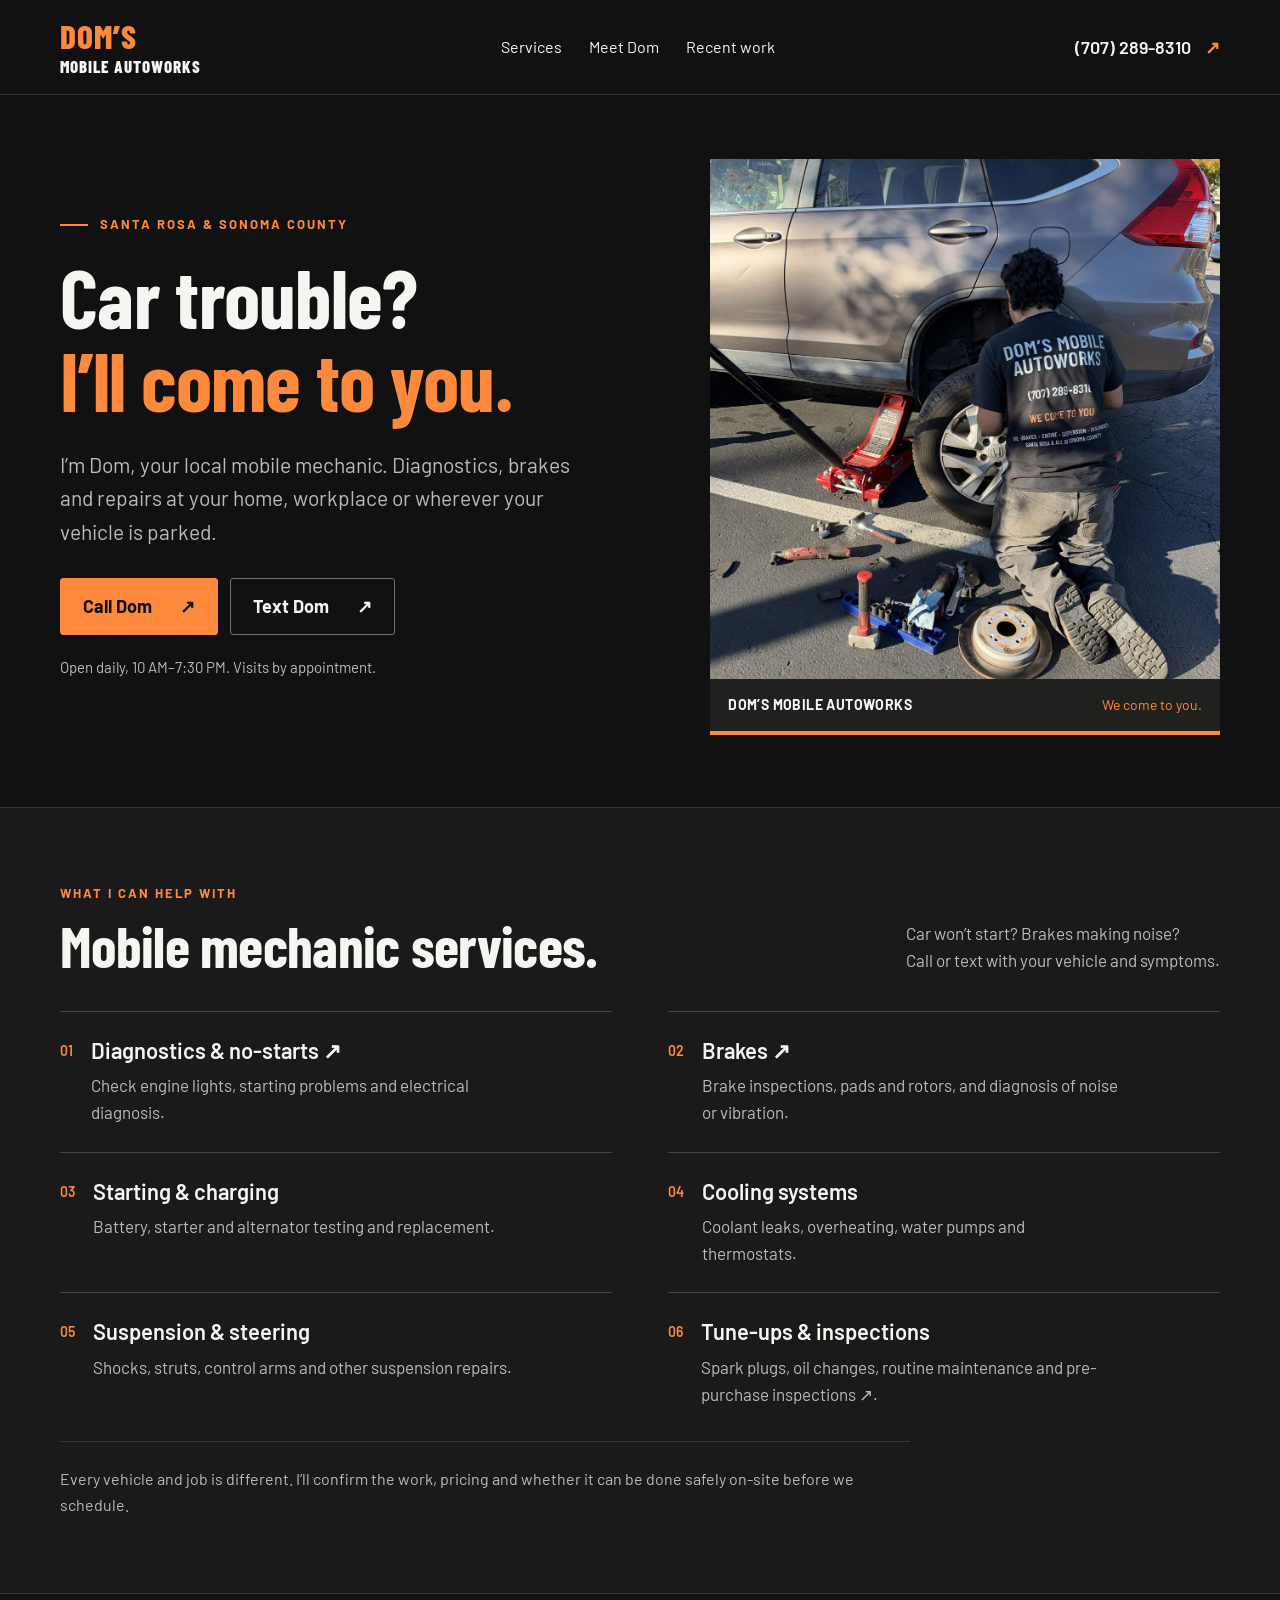
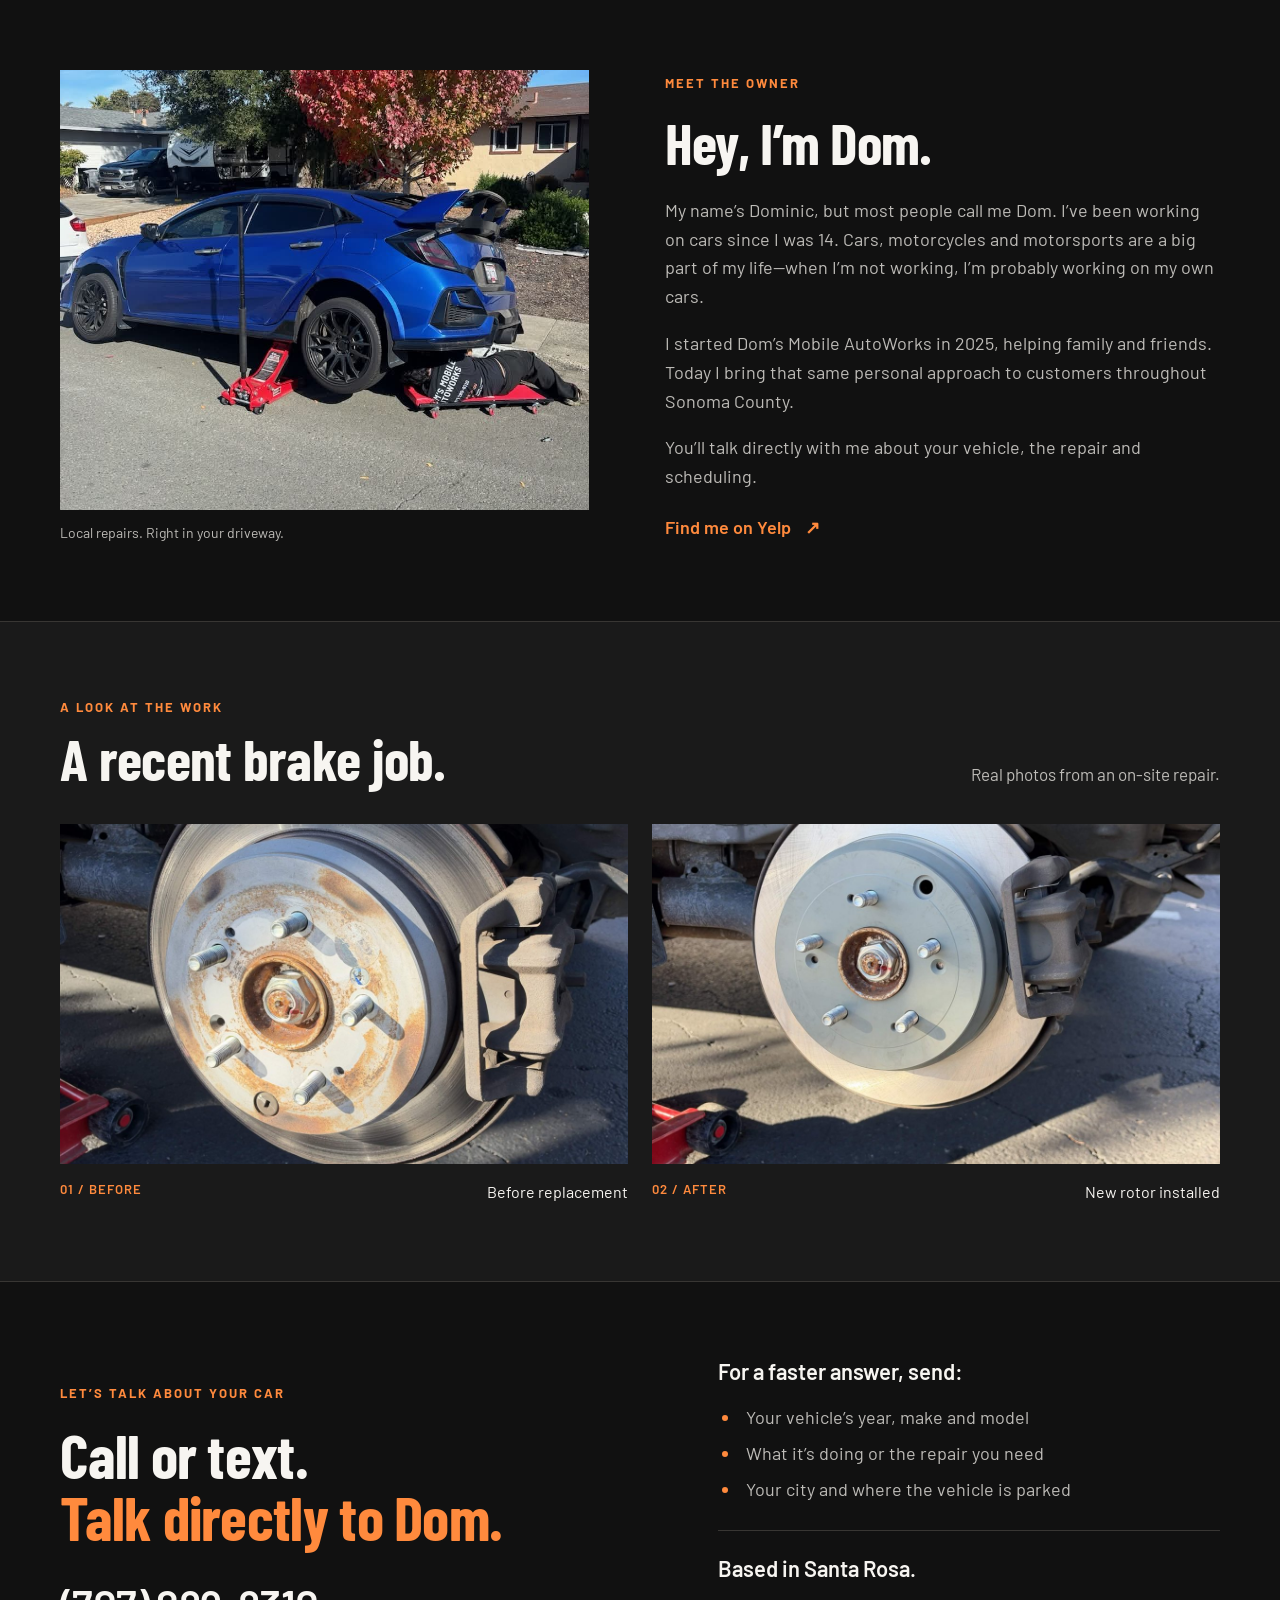
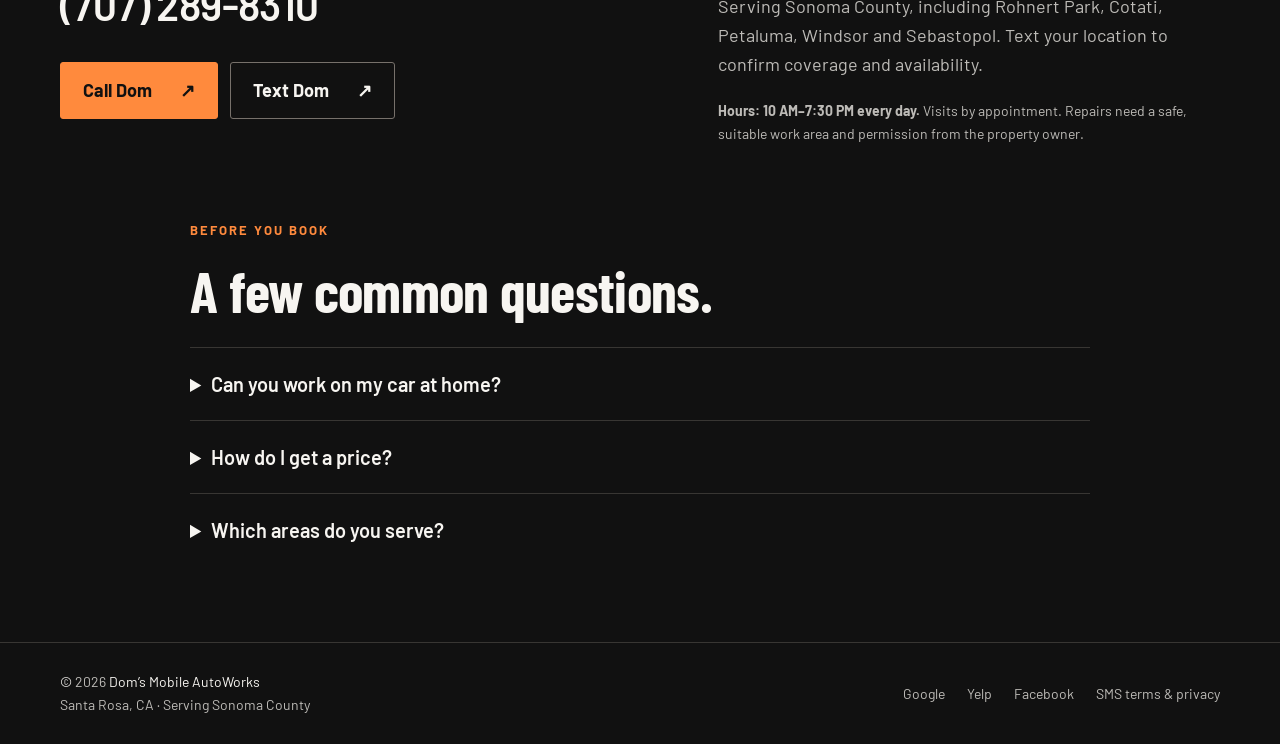
==== commit 8b66ed4b: "Improve local service SEO and enable Search Console verification" ====
--- a/index.html
+++ b/index.html
@@ -21,25 +21,110 @@
   <link href="https://fonts.googleapis.com/css2?family=Barlow+Condensed:wght@600;700;800&family=Barlow:wght@400;500;600;700&display=swap" rel="stylesheet">
   <link rel="stylesheet" href="styles.css">
   <script type="application/ld+json">
-  {
-    "@context":"https://schema.org", "@type":"AutomotiveBusiness",
-    "@id":"https://domsmobileautoworks.com/#business", "name":"Dom’s Mobile AutoWorks",
-    "url":"https://domsmobileautoworks.com/", "telephone":"+17072898310",
-    "image":"https://domsmobileautoworks.com/photos/dom-at-work.jpg", "foundingDate":"2025",
-    "description":"Mobile automotive diagnostics and repairs at your location in Santa Rosa and Sonoma County.",
-    "address":{"@type":"PostalAddress","addressLocality":"Santa Rosa","addressRegion":"CA","addressCountry":"US"},
-    "areaServed":["Santa Rosa","Sonoma County","Rohnert Park","Cotati","Petaluma","Windsor","Sebastopol"],
-    "sameAs":["https://www.yelp.com/biz/doms-mobile-autoworks-santa-rosa","https://www.facebook.com/61595489049668"],
-    "hasOfferCatalog":{"@type":"OfferCatalog","name":"Mobile mechanic services","itemListElement":[
-      {"@type":"Offer","itemOffered":{"@type":"Service","name":"Vehicle diagnostics and no-start diagnosis"}},
-      {"@type":"Offer","itemOffered":{"@type":"Service","name":"Brake repair"}},
-      {"@type":"Offer","itemOffered":{"@type":"Service","name":"Battery, starter and alternator testing and replacement"}},
-      {"@type":"Offer","itemOffered":{"@type":"Service","name":"Cooling system repair"}},
-      {"@type":"Offer","itemOffered":{"@type":"Service","name":"Suspension and steering repair"}},
-      {"@type":"Offer","itemOffered":{"@type":"Service","name":"Tune-ups and maintenance"}},
-      {"@type":"Offer","itemOffered":{"@type":"Service","name":"Pre-purchase vehicle inspection"}}
-    ]}
-  }
+{
+  "@context": "https://schema.org",
+  "@type": "AutoRepair",
+  "@id": "https://domsmobileautoworks.com/#business",
+  "name": "Dom’s Mobile AutoWorks",
+  "url": "https://domsmobileautoworks.com/",
+  "telephone": "+17072898310",
+  "image": "https://domsmobileautoworks.com/photos/dom-at-work.jpg",
+  "foundingDate": "2025",
+  "description": "Mobile automotive diagnostics and repairs at your location in Santa Rosa and Sonoma County.",
+  "address": {
+    "@type": "PostalAddress",
+    "addressLocality": "Santa Rosa",
+    "addressRegion": "CA",
+    "addressCountry": "US"
+  },
+  "areaServed": [
+    "Santa Rosa",
+    "Sonoma County",
+    "Rohnert Park",
+    "Cotati",
+    "Petaluma",
+    "Windsor",
+    "Sebastopol"
+  ],
+  "sameAs": [
+    "https://www.yelp.com/biz/doms-mobile-autoworks-santa-rosa",
+    "https://www.facebook.com/61595489049668",
+    "https://www.google.com/maps/place/Dom's+Mobile+AutoWorks/data=!4m2!3m1!1s0x0:0x37c540a31453d861"
+  ],
+  "hasOfferCatalog": {
+    "@type": "OfferCatalog",
+    "name": "Mobile mechanic services",
+    "itemListElement": [
+      {
+        "@type": "Offer",
+        "itemOffered": {
+          "@type": "Service",
+          "name": "Vehicle diagnostics and no-start diagnosis"
+        }
+      },
+      {
+        "@type": "Offer",
+        "itemOffered": {
+          "@type": "Service",
+          "name": "Brake repair"
+        }
+      },
+      {
+        "@type": "Offer",
+        "itemOffered": {
+          "@type": "Service",
+          "name": "Battery, starter and alternator testing and replacement"
+        }
+      },
+      {
+        "@type": "Offer",
+        "itemOffered": {
+          "@type": "Service",
+          "name": "Cooling system repair"
+        }
+      },
+      {
+        "@type": "Offer",
+        "itemOffered": {
+          "@type": "Service",
+          "name": "Suspension and steering repair"
+        }
+      },
+      {
+        "@type": "Offer",
+        "itemOffered": {
+          "@type": "Service",
+          "name": "Tune-ups and maintenance"
+        }
+      },
+      {
+        "@type": "Offer",
+        "itemOffered": {
+          "@type": "Service",
+          "name": "Pre-purchase vehicle inspection"
+        }
+      }
+    ]
+  },
+  "email": "booking@domsmobileautoworks.com",
+  "hasMap": "https://www.google.com/maps/place/Dom's+Mobile+AutoWorks/data=!4m2!3m1!1s0x0:0x37c540a31453d861",
+  "openingHoursSpecification": [
+    {
+      "@type": "OpeningHoursSpecification",
+      "dayOfWeek": [
+        "Monday",
+        "Tuesday",
+        "Wednesday",
+        "Thursday",
+        "Friday",
+        "Saturday",
+        "Sunday"
+      ],
+      "opens": "10:00",
+      "closes": "19:30"
+    }
+  ]
+}
   </script>
 </head>
 <body>
@@ -56,19 +141,19 @@
         <h1 id="hero-title">Car trouble?<br><span>I’ll come to you.</span></h1>
         <p class="intro">I’m Dom, your local mobile mechanic. Diagnostics, brakes and repairs at your home, workplace or wherever your vehicle is parked.</p>
         <div class="actions"><a class="button primary" href="tel:+17072898310">Call Dom <span aria-hidden="true">↗</span></a><a class="button secondary" href="sms:+17072898310">Text Dom <span aria-hidden="true">↗</span></a></div>
-        <p class="hero-note">Tell me what’s going on. We’ll talk through the next step.</p>
+        <p class="hero-note">Open daily, 10 AM–7:30 PM. Visits by appointment.</p>
       </div>
       <figure class="hero-photo"><img src="photos/dom-at-work.jpg" alt="Dom in his Mobile AutoWorks shirt working on a customer’s Honda brakes" width="1200" height="1600" fetchpriority="high"><figcaption><span>DOM’S MOBILE AUTOWORKS</span><span>We come to you.</span></figcaption></figure>
     </section>
     <section class="section services" id="services" aria-labelledby="services-title"><div class="container">
-      <div class="section-heading"><div><p class="eyebrow">WHAT I CAN HELP WITH</p><h2 id="services-title">Let’s get you moving.</h2></div><p>Car won’t start? Brakes making noise?<br>Call or text with your vehicle and symptoms.</p></div>
+      <div class="section-heading"><div><p class="eyebrow">WHAT I CAN HELP WITH</p><h2 id="services-title">Mobile mechanic services.</h2></div><p>Car won’t start? Brakes making noise?<br>Call or text with your vehicle and symptoms.</p></div>
       <div class="service-list">
-        <article><span class="service-number" aria-hidden="true">01</span><div><h3>Diagnostics &amp; no-starts</h3><p>Check engine lights, starting problems and electrical diagnosis.</p></div></article>
-        <article><span class="service-number" aria-hidden="true">02</span><div><h3>Brakes</h3><p>Brake inspections, pads and rotors, and diagnosis of noise or vibration.</p></div></article>
+        <article><span class="service-number" aria-hidden="true">01</span><div><h3><a href="mobile-diagnostics-santa-rosa.html">Diagnostics &amp; no-starts ↗</a></h3><p>Check engine lights, starting problems and electrical diagnosis.</p></div></article>
+        <article><span class="service-number" aria-hidden="true">02</span><div><h3><a href="mobile-brake-repair-santa-rosa.html">Brakes ↗</a></h3><p>Brake inspections, pads and rotors, and diagnosis of noise or vibration.</p></div></article>
         <article><span class="service-number" aria-hidden="true">03</span><div><h3>Starting &amp; charging</h3><p>Battery, starter and alternator testing and replacement.</p></div></article>
         <article><span class="service-number" aria-hidden="true">04</span><div><h3>Cooling systems</h3><p>Coolant leaks, overheating, water pumps and thermostats.</p></div></article>
         <article><span class="service-number" aria-hidden="true">05</span><div><h3>Suspension &amp; steering</h3><p>Shocks, struts, control arms and other suspension repairs.</p></div></article>
-        <article><span class="service-number" aria-hidden="true">06</span><div><h3>Tune-ups &amp; inspections</h3><p>Spark plugs, oil changes, routine maintenance and pre-purchase inspections.</p></div></article>
+        <article><span class="service-number" aria-hidden="true">06</span><div><h3>Tune-ups &amp; inspections</h3><p>Spark plugs, oil changes, routine maintenance and <a href="pre-purchase-inspection-sonoma-county.html">pre-purchase inspections ↗</a>.</p></div></article>
       </div>
       <p class="service-note">Every vehicle and job is different. I’ll confirm the work, pricing and whether it can be done safely on-site before we schedule.</p>
     </div></section>
@@ -82,10 +167,16 @@
     </div></section>
     <section class="section container contact" id="book" aria-labelledby="contact-title">
       <div><p class="eyebrow">LET’S TALK ABOUT YOUR CAR</p><h2 id="contact-title">Call or text.<br><span>Talk directly to Dom.</span></h2><a class="phone-number" href="tel:+17072898310">(707) 289-8310</a><div class="actions"><a class="button primary" href="tel:+17072898310">Call Dom <span aria-hidden="true">↗</span></a><a class="button secondary" href="sms:+17072898310">Text Dom <span aria-hidden="true">↗</span></a></div></div>
-      <div class="contact-details"><h3>For a faster answer, send:</h3><ul><li>Your vehicle’s year, make and model</li><li>What it’s doing or the repair you need</li><li>Your city and where the vehicle is parked</li></ul><div class="coverage"><h3>Based in Santa Rosa.</h3><p>Serving Sonoma County, including Rohnert Park, Cotati, Petaluma, Windsor and Sebastopol. Text your location to confirm coverage and availability.</p></div><p class="small">Visits by appointment. Repairs need a safe, suitable work area and permission from the property owner.</p></div>
+      <div class="contact-details"><h3>For a faster answer, send:</h3><ul><li>Your vehicle’s year, make and model</li><li>What it’s doing or the repair you need</li><li>Your city and where the vehicle is parked</li></ul><div class="coverage"><h3>Based in Santa Rosa.</h3><p>Serving Sonoma County, including Rohnert Park, Cotati, Petaluma, Windsor and Sebastopol. Text your location to confirm coverage and availability.</p></div><p class="small"><strong>Hours: 10 AM–7:30 PM every day.</strong> Visits by appointment. Repairs need a safe, suitable work area and permission from the property owner.</p></div>
+    </section>
+    <section class="section container questions" aria-labelledby="questions-title">
+      <p class="eyebrow">BEFORE YOU BOOK</p><h2 id="questions-title">A few common questions.</h2>
+      <details><summary>Can you work on my car at home?</summary><p>Many repairs and diagnostic jobs can be done at your home or workplace. Send your vehicle details, symptoms and location so I can confirm access and whether the job is suitable for mobile service.</p></details>
+      <details><summary>How do I get a price?</summary><p>Call or text <a href="tel:+17072898310">(707) 289-8310</a> with your year, make, model, symptoms and city. I’ll discuss the work and cost with you before we book. A warning light or noise alone doesn’t identify which part needs replacement.</p></details>
+      <details><summary>Which areas do you serve?</summary><p>I’m based in Santa Rosa and serve Sonoma County, including Rohnert Park, Cotati, Windsor, Sebastopol and Petaluma. Text your location to confirm travel and appointment availability. Hours are 10 AM–7:30 PM every day.</p></details>
     </section>
   </main>
-  <footer class="site-footer"><div class="container footer-inner"><p>© <span id="year">2026</span> Dom’s Mobile AutoWorks<br><span>Santa Rosa, CA · Serving Sonoma County</span></p><div><a href="https://www.yelp.com/biz/doms-mobile-autoworks-santa-rosa">Yelp</a><a href="https://www.facebook.com/61595489049668">Facebook</a><a href="sms-terms.html">SMS terms &amp; privacy</a></div></div></footer>
+  <footer class="site-footer"><div class="container footer-inner"><p>© <span id="year">2026</span> Dom’s Mobile AutoWorks<br><span>Santa Rosa, CA · Serving Sonoma County</span></p><div><a href="https://www.google.com/maps/place/Dom&#x27;s+Mobile+AutoWorks/data=!4m2!3m1!1s0x0:0x37c540a31453d861">Google</a><a href="https://www.yelp.com/biz/doms-mobile-autoworks-santa-rosa">Yelp</a><a href="https://www.facebook.com/61595489049668">Facebook</a><a href="sms-terms.html">SMS terms &amp; privacy</a></div></div></footer>
   <nav class="mobile-contact" aria-label="Call or text Dom"><a href="tel:+17072898310">Call Dom</a><a href="sms:+17072898310">Text Dom</a></nav>
   <script>document.getElementById('year').textContent=new Date().getFullYear();</script>
 </body>
--- a/styles.css
+++ b/styles.css
@@ -36,3 +36,6 @@
 @media(max-width:720px){html{scroll-padding-top:90px}.container{width:calc(100% - 40px)}.nav{min-height:80px}.nav nav{display:none}.brand span:first-child{font-size:28px}.brand span:last-child{font-size:14px;letter-spacing:.5px}.header-call{font-size:15px}.header-call span{margin-left:3px}.hero{grid-template-columns:1fr;gap:32px;padding-block:40px 44px}.hero h1{font-size:clamp(58px,11.8vw,78px)}.eyebrow{font-size:11px;letter-spacing:1.6px;margin-bottom:18px}.intro{font-size:19px;margin-top:22px;max-width:540px}.actions{margin-top:24px}.hero-copy .button{flex:1}.hero-note{font-size:14px;max-width:none;margin-top:16px}.hero-photo img{height:auto;max-height:520px;aspect-ratio:1/1.05;object-position:50% 68%}.hero-photo figcaption{flex-direction:row;font-size:12px}.section{padding-block:48px}.section-heading{display:block;margin-bottom:24px}.section-heading>p{margin-top:18px}.service-list{grid-template-columns:1fr}.service-list article{padding-block:22px}.service-list h3{font-size:21px}.service-list p{font-size:17px}.service-note{font-size:15px}.about{grid-template-columns:1fr;gap:30px}.about-photo{order:2}.about-photo img{height:auto;aspect-ratio:1.15/1;object-position:50% 73%}.about-copy h2{margin-bottom:20px}.work-grid{gap:16px}.work-grid img{height:auto;aspect-ratio:3/4}.work-grid figcaption{display:flex;flex-direction:column;font-size:14px;gap:5px}.work-grid figcaption span{font-size:11px}.contact{grid-template-columns:1fr;gap:36px}.contact h2{font-size:48px}.contact .button{flex:1}.contact-details h3{font-size:21px}.phone-number{font-size:34px}.footer-inner{align-items:flex-start;flex-direction:column;gap:20px}.footer-inner>div{gap:12px 22px}.site-footer{padding-block:28px 104px}.mobile-contact{display:grid;grid-template-columns:1fr 1fr;gap:10px;position:fixed;z-index:12;bottom:0;left:0;right:0;padding:10px 20px calc(10px + env(safe-area-inset-bottom));background:#111;border-top:1px solid var(--line)}.mobile-contact a{text-align:center;background:var(--orange);color:#111;border:1px solid var(--orange);font-size:17px;font-weight:700;padding:11px 8px;border-radius:3px}.mobile-contact a:last-child{background:#111;color:var(--ink);border-color:#77716b}}
 @media(max-width:360px){.container{width:calc(100% - 32px)}.header-call{font-size:13px}.brand span:last-child{font-size:12px}.hero h1{font-size:54px}.hero-photo figcaption{flex-direction:column}.button{padding-inline:16px;gap:16px}.contact h2{font-size:42px}.phone-number{font-size:30px}}
 @media(prefers-reduced-motion:reduce){html{scroll-behavior:auto}.button{transition:none}}
+
+.questions{max-width:900px;padding-top:0}.questions h2{margin-bottom:28px}.questions details{border-top:1px solid var(--line);padding:20px 0}.questions summary{cursor:pointer;font-weight:600;font-size:20px}.questions details p{color:var(--muted);margin-top:14px}.questions a,.service-detail p a{color:var(--orange)}
+.service-detail{max-width:850px;padding-bottom:72px}.service-detail section,.related-services{border-top:1px solid var(--line);padding-top:30px;margin-top:32px}.service-detail h2{font-size:clamp(32px,4vw,42px);margin-bottom:18px}.service-detail p{color:var(--muted)}.service-detail .text-link{margin-top:0}.related-services a{display:block;color:var(--orange);margin-top:14px}
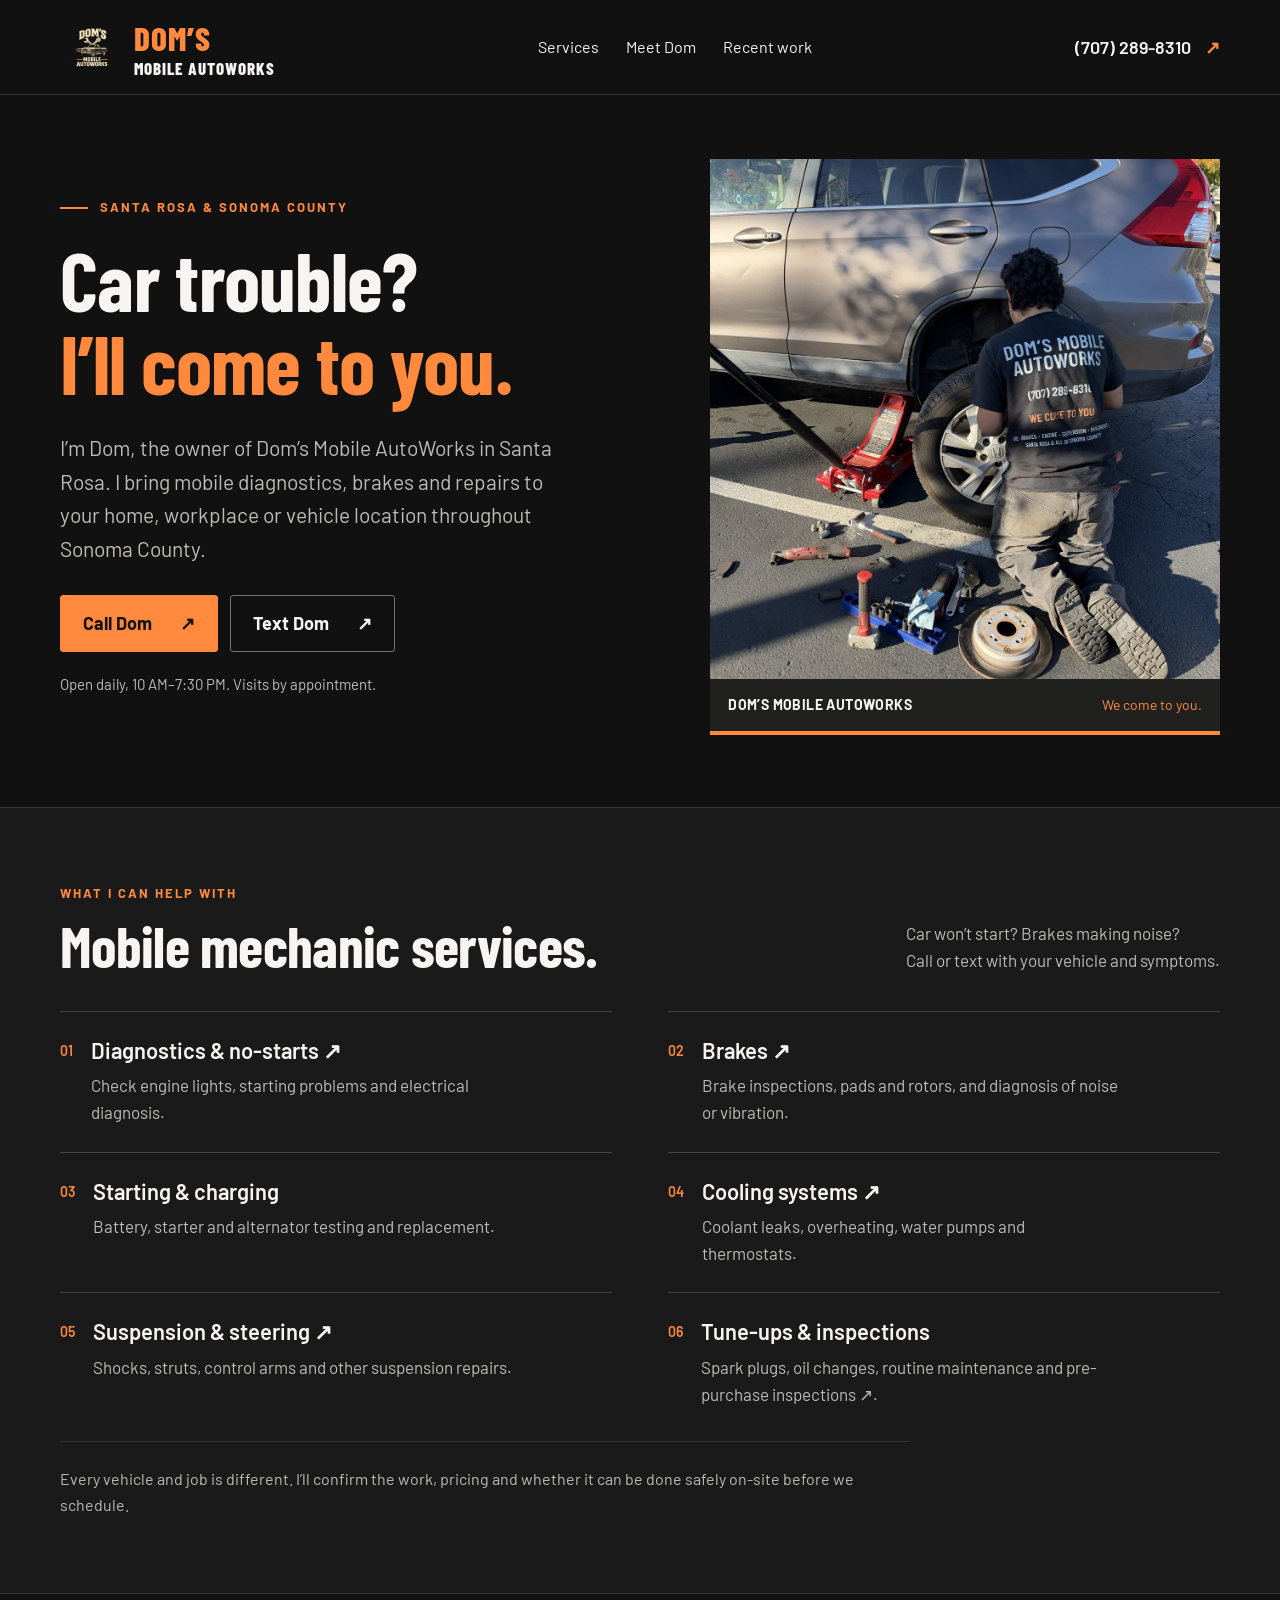
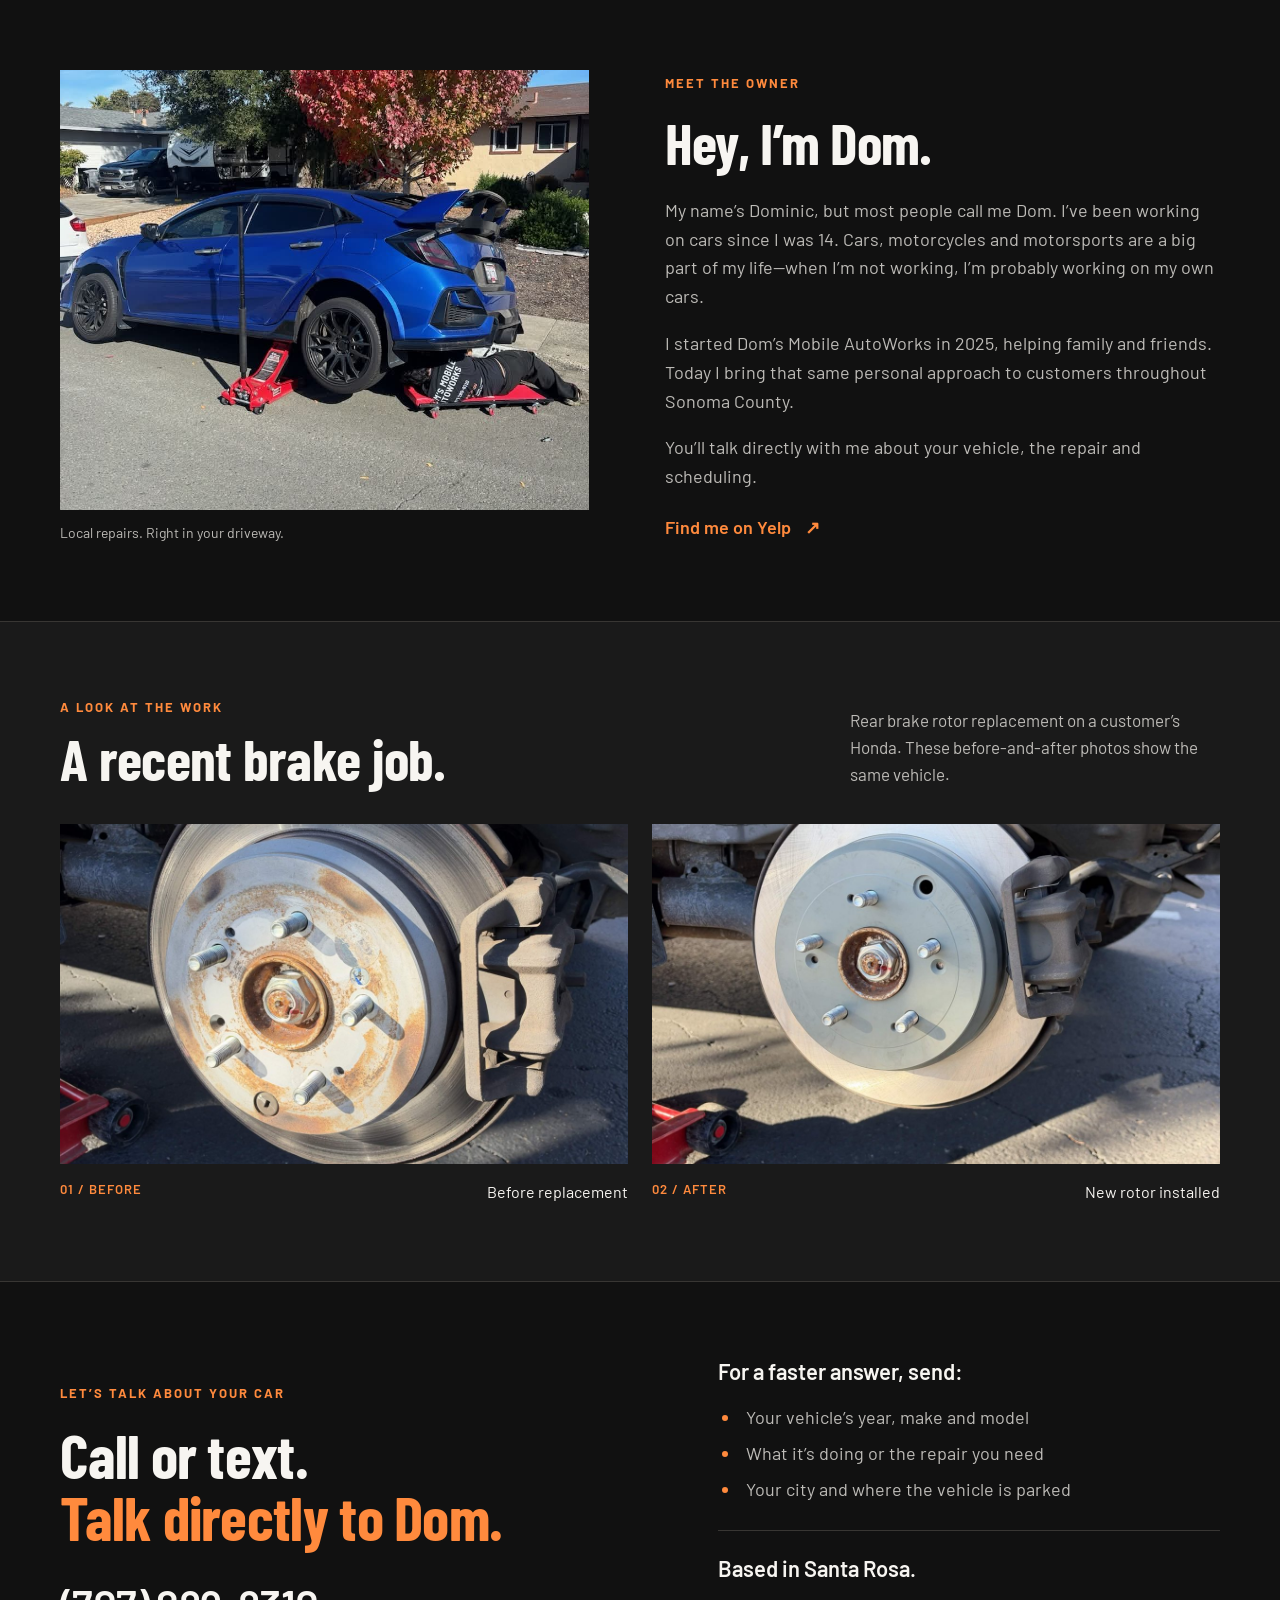
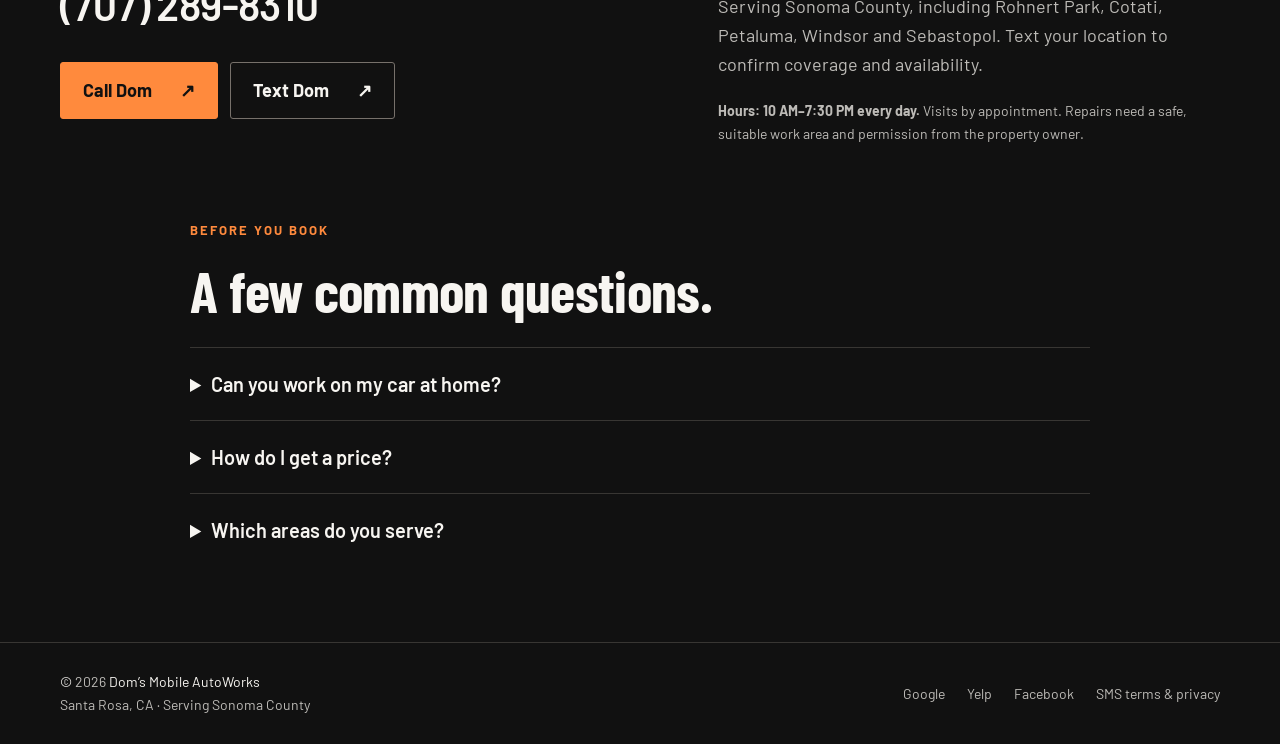
==== commit 5cd90806: "Strengthen service discovery and unify approved Ranger branding" ====
--- a/index.html
+++ b/index.html
@@ -6,6 +6,8 @@
   <title>Mobile Mechanic in Santa Rosa | Dom’s Mobile AutoWorks</title>
   <meta name="description" content="Mobile mechanic serving Santa Rosa and Sonoma County. Diagnostics, no-starts, brakes, batteries, cooling and suspension repairs at your location. Call or text Dom: (707) 289-8310.">
   <link rel="canonical" href="https://domsmobileautoworks.com/">
+  <link rel="icon" type="image/svg+xml" href="photos/doms-logo.svg">
+  <link rel="apple-touch-icon" href="photos/doms-logo.png">
   <meta name="theme-color" content="#111111">
   <meta name="robots" content="index, follow, max-image-preview:large">
   <meta property="og:type" content="website">
@@ -28,6 +30,7 @@
   "name": "Dom’s Mobile AutoWorks",
   "url": "https://domsmobileautoworks.com/",
   "telephone": "+17072898310",
+  "logo": "https://domsmobileautoworks.com/photos/doms-logo.png",
   "image": "https://domsmobileautoworks.com/photos/dom-at-work.jpg",
   "foundingDate": "2025",
   "description": "Mobile automotive diagnostics and repairs at your location in Santa Rosa and Sonoma County.",
@@ -130,7 +133,7 @@
 <body>
   <a class="skip-link" href="#main">Skip to content</a>
   <header class="site-header"><div class="container nav">
-    <a class="brand" href="/" aria-label="Dom’s Mobile AutoWorks home"><span>DOM’S</span><span>MOBILE AUTOWORKS</span></a>
+    <a class="brand" href="/" aria-label="Dom’s Mobile AutoWorks home"><img class="brand-logo" src="photos/doms-logo.svg" alt="" width="64" height="64"><span class="brand-name"><span>DOM’S</span><span>MOBILE AUTOWORKS</span></span></a>
     <nav aria-label="Main navigation"><a href="#services">Services</a><a href="#about">Meet Dom</a><a href="#work">Recent work</a></nav>
     <a class="header-call" href="tel:+17072898310">(707) 289-8310 <span aria-hidden="true">↗</span></a>
   </div></header>
@@ -139,7 +142,7 @@
       <div class="hero-copy">
         <p class="eyebrow"><span class="short-line" aria-hidden="true"></span>SANTA ROSA &amp; SONOMA COUNTY</p>
         <h1 id="hero-title">Car trouble?<br><span>I’ll come to you.</span></h1>
-        <p class="intro">I’m Dom, your local mobile mechanic. Diagnostics, brakes and repairs at your home, workplace or wherever your vehicle is parked.</p>
+        <p class="intro">I’m Dom, the owner of Dom’s Mobile AutoWorks in Santa Rosa. I bring mobile diagnostics, brakes and repairs to your home, workplace or vehicle location throughout Sonoma County.</p>
         <div class="actions"><a class="button primary" href="tel:+17072898310">Call Dom <span aria-hidden="true">↗</span></a><a class="button secondary" href="sms:+17072898310">Text Dom <span aria-hidden="true">↗</span></a></div>
         <p class="hero-note">Open daily, 10 AM–7:30 PM. Visits by appointment.</p>
       </div>
@@ -151,8 +154,8 @@
         <article><span class="service-number" aria-hidden="true">01</span><div><h3><a href="mobile-diagnostics-santa-rosa.html">Diagnostics &amp; no-starts ↗</a></h3><p>Check engine lights, starting problems and electrical diagnosis.</p></div></article>
         <article><span class="service-number" aria-hidden="true">02</span><div><h3><a href="mobile-brake-repair-santa-rosa.html">Brakes ↗</a></h3><p>Brake inspections, pads and rotors, and diagnosis of noise or vibration.</p></div></article>
         <article><span class="service-number" aria-hidden="true">03</span><div><h3>Starting &amp; charging</h3><p>Battery, starter and alternator testing and replacement.</p></div></article>
-        <article><span class="service-number" aria-hidden="true">04</span><div><h3>Cooling systems</h3><p>Coolant leaks, overheating, water pumps and thermostats.</p></div></article>
-        <article><span class="service-number" aria-hidden="true">05</span><div><h3>Suspension &amp; steering</h3><p>Shocks, struts, control arms and other suspension repairs.</p></div></article>
+        <article><span class="service-number" aria-hidden="true">04</span><div><h3><a href="mobile-cooling-system-repair-santa-rosa.html">Cooling systems ↗</a></h3><p>Coolant leaks, overheating, water pumps and thermostats.</p></div></article>
+        <article><span class="service-number" aria-hidden="true">05</span><div><h3><a href="mobile-suspension-repair-santa-rosa.html">Suspension &amp; steering ↗</a></h3><p>Shocks, struts, control arms and other suspension repairs.</p></div></article>
         <article><span class="service-number" aria-hidden="true">06</span><div><h3>Tune-ups &amp; inspections</h3><p>Spark plugs, oil changes, routine maintenance and <a href="pre-purchase-inspection-sonoma-county.html">pre-purchase inspections ↗</a>.</p></div></article>
       </div>
       <p class="service-note">Every vehicle and job is different. I’ll confirm the work, pricing and whether it can be done safely on-site before we schedule.</p>
@@ -162,7 +165,7 @@
       <div class="about-copy"><p class="eyebrow">MEET THE OWNER</p><h2 id="about-title">Hey, I’m Dom.</h2><p>My name’s Dominic, but most people call me Dom. I’ve been working on cars since I was 14. Cars, motorcycles and motorsports are a big part of my life—when I’m not working, I’m probably working on my own cars.</p><p>I started Dom’s Mobile AutoWorks in 2025, helping family and friends. Today I bring that same personal approach to customers throughout Sonoma County.</p><p>You’ll talk directly with me about your vehicle, the repair and scheduling.</p><a class="text-link" href="https://www.yelp.com/biz/doms-mobile-autoworks-santa-rosa">Find me on Yelp <span aria-hidden="true">↗</span></a></div>
     </section>
     <section class="section work" id="work" aria-labelledby="work-title"><div class="container">
-      <div class="section-heading"><div><p class="eyebrow">A LOOK AT THE WORK</p><h2 id="work-title">A recent brake job.</h2></div><p>Real photos from an on-site repair.</p></div>
+      <div class="section-heading"><div><p class="eyebrow">A LOOK AT THE WORK</p><h2 id="work-title">A recent brake job.</h2></div><p>Rear brake rotor replacement on a customer’s Honda. These before-and-after photos show the same vehicle.</p></div>
       <div class="work-grid"><figure><img src="photos/brakes-before.jpg" alt="The Honda’s worn rear brake rotor before replacement" width="1200" height="1600" loading="lazy"><figcaption><span>01 / BEFORE</span>Before replacement</figcaption></figure><figure><img src="photos/brakes-after.jpg" alt="The same Honda with its new rear brake rotor installed" width="1200" height="1600" loading="lazy"><figcaption><span>02 / AFTER</span>New rotor installed</figcaption></figure></div>
     </div></section>
     <section class="section container contact" id="book" aria-labelledby="contact-title">
--- a/styles.css
+++ b/styles.css
@@ -39,3 +39,5 @@
 
 .questions{max-width:900px;padding-top:0}.questions h2{margin-bottom:28px}.questions details{border-top:1px solid var(--line);padding:20px 0}.questions summary{cursor:pointer;font-weight:600;font-size:20px}.questions details p{color:var(--muted);margin-top:14px}.questions a,.service-detail p a{color:var(--orange)}
 .service-detail{max-width:850px;padding-bottom:72px}.service-detail section,.related-services{border-top:1px solid var(--line);padding-top:30px;margin-top:32px}.service-detail h2{font-size:clamp(32px,4vw,42px);margin-bottom:18px}.service-detail p{color:var(--muted)}.service-detail .text-link{margin-top:0}.related-services a{display:block;color:var(--orange);margin-top:14px}
+
+.brand{flex-direction:row;align-items:center;gap:10px}.brand-logo{width:64px;height:64px;object-fit:contain;flex-shrink:0}.brand-name{display:flex;flex-direction:column}@media(max-width:600px){.brand-logo{width:48px;height:48px}.brand{gap:6px}}
